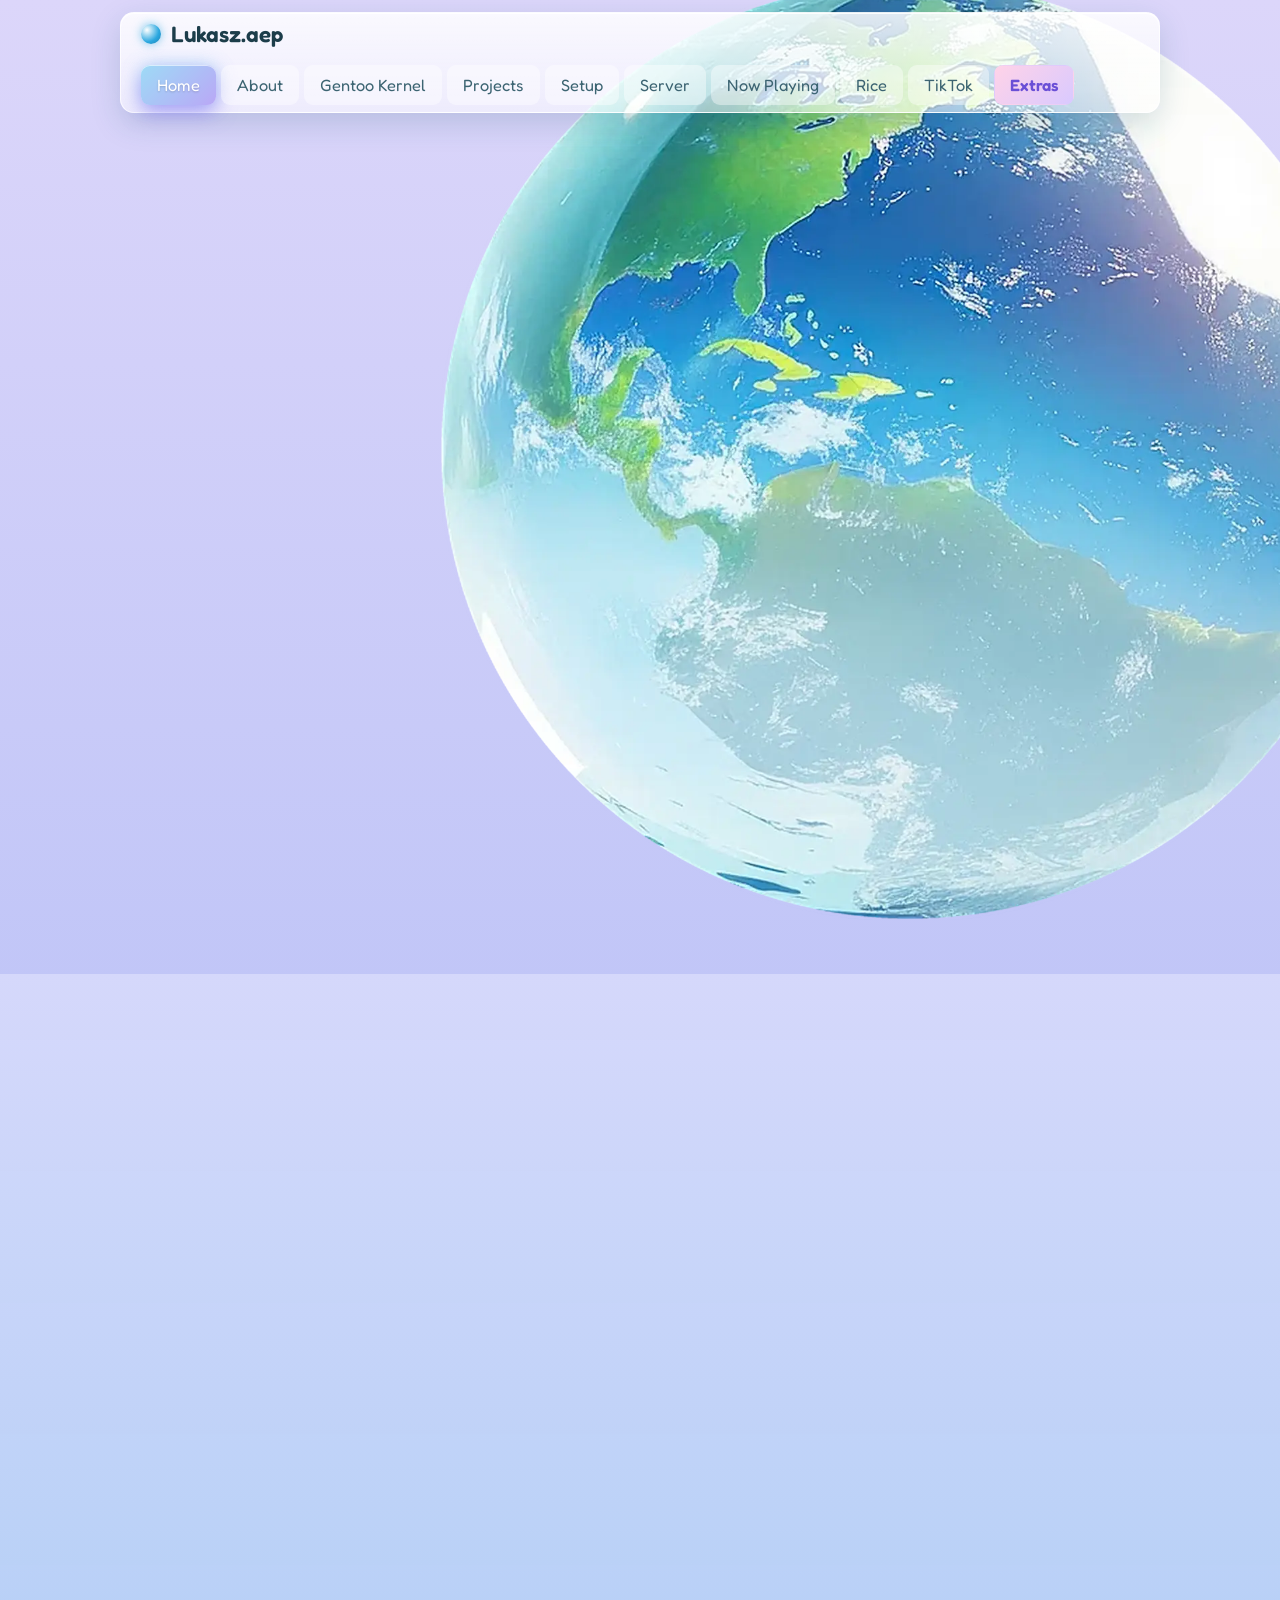
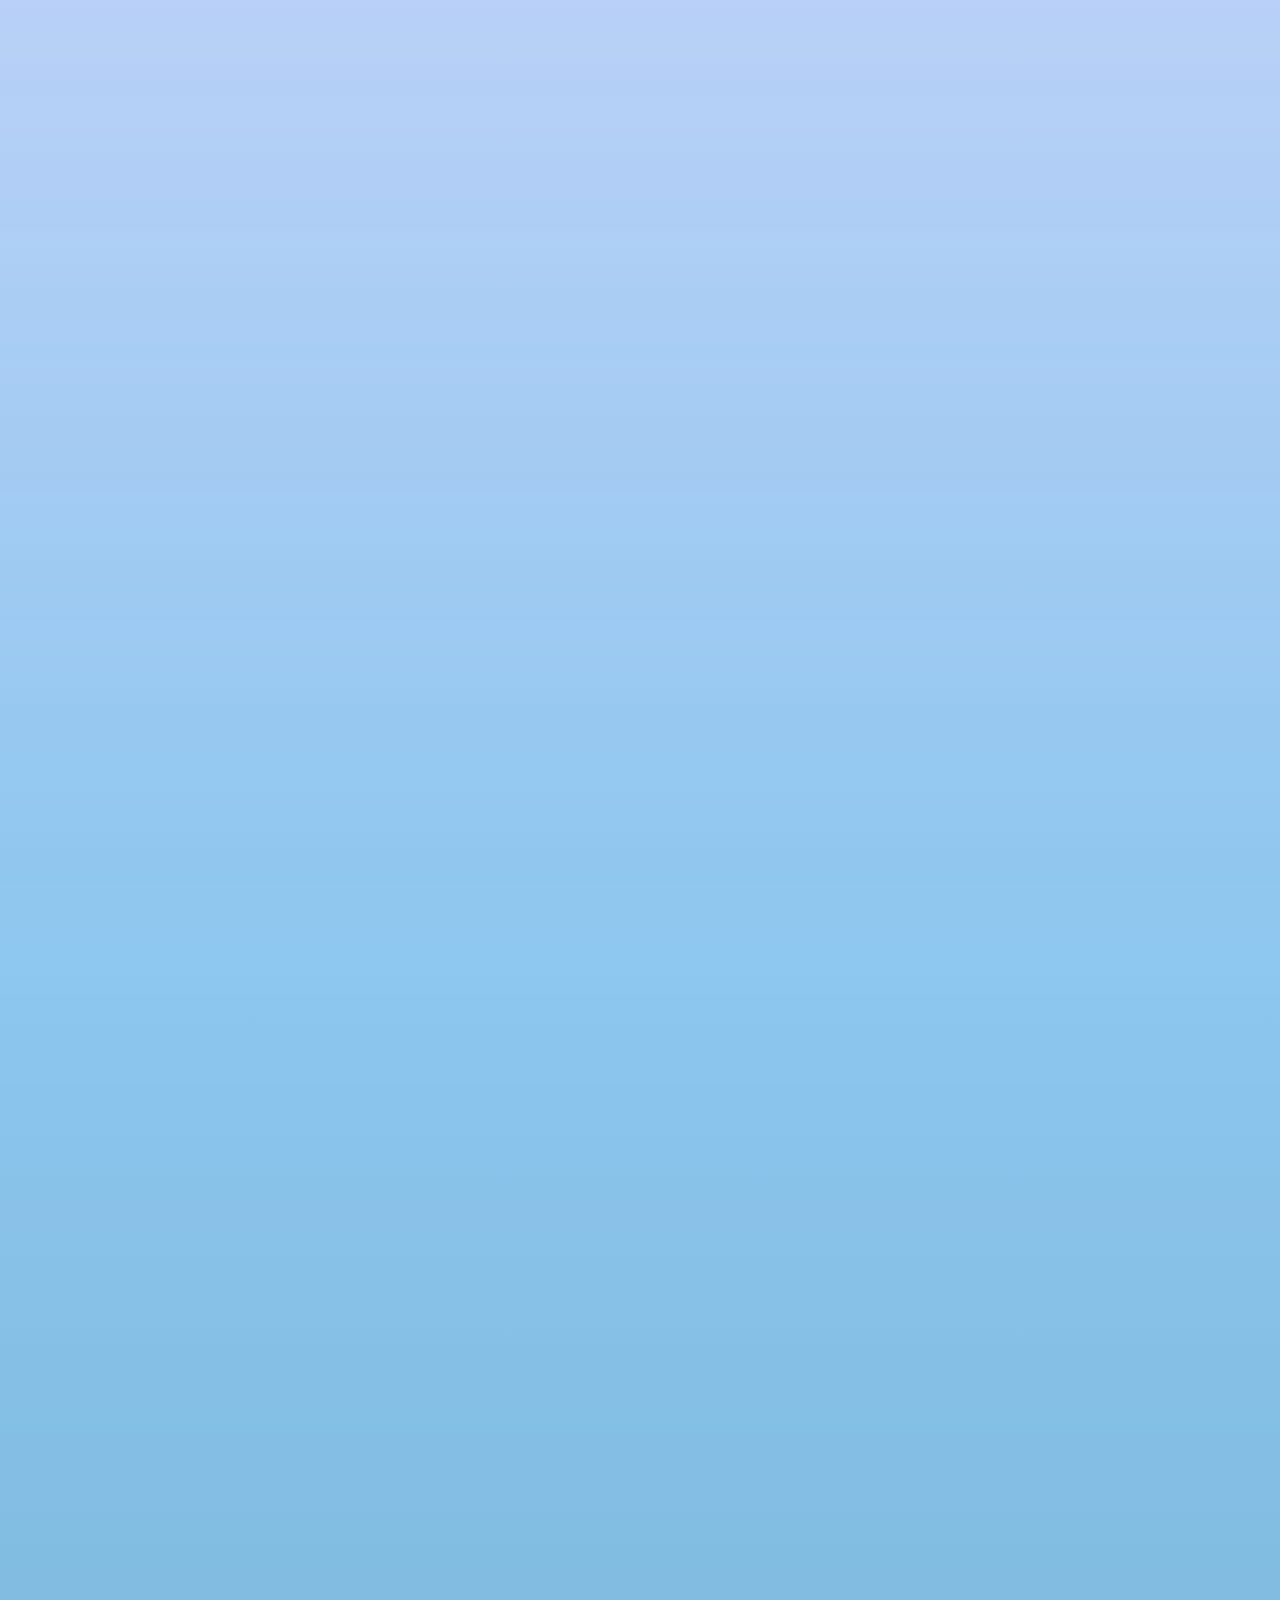
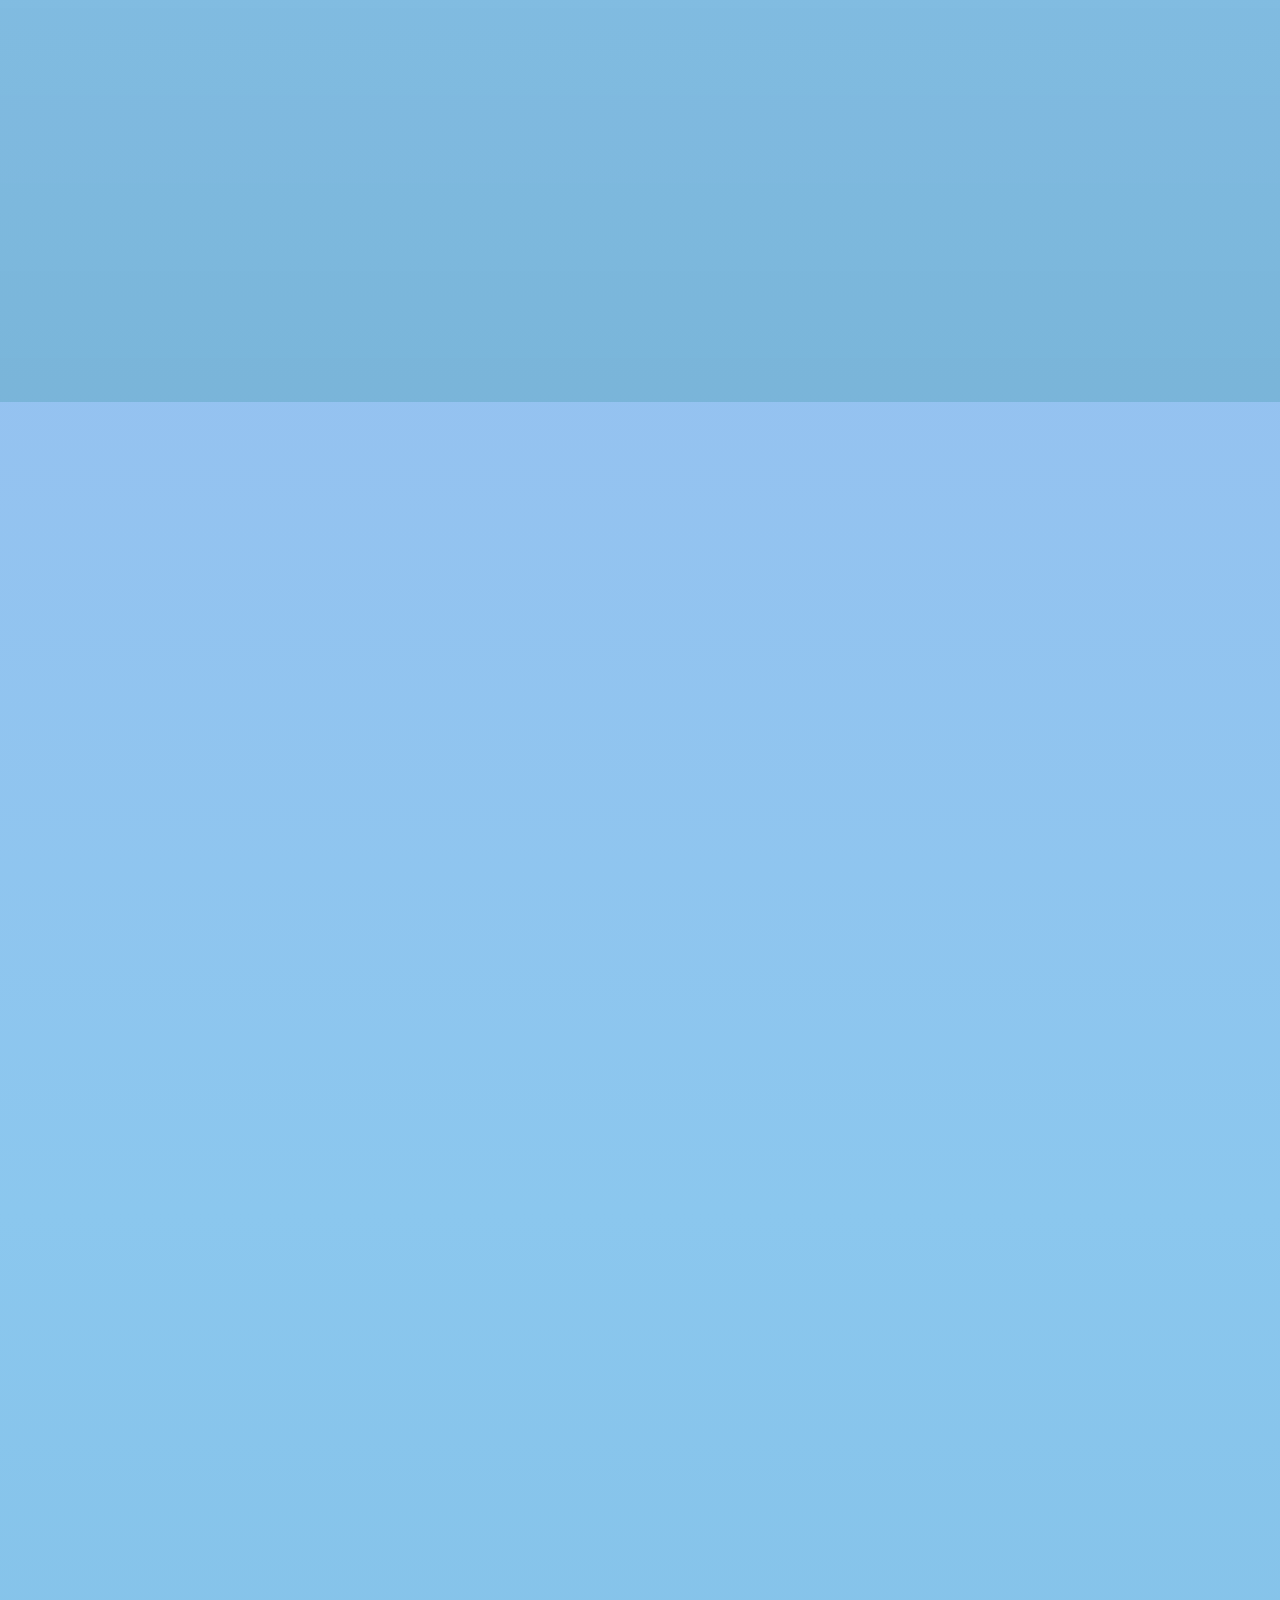
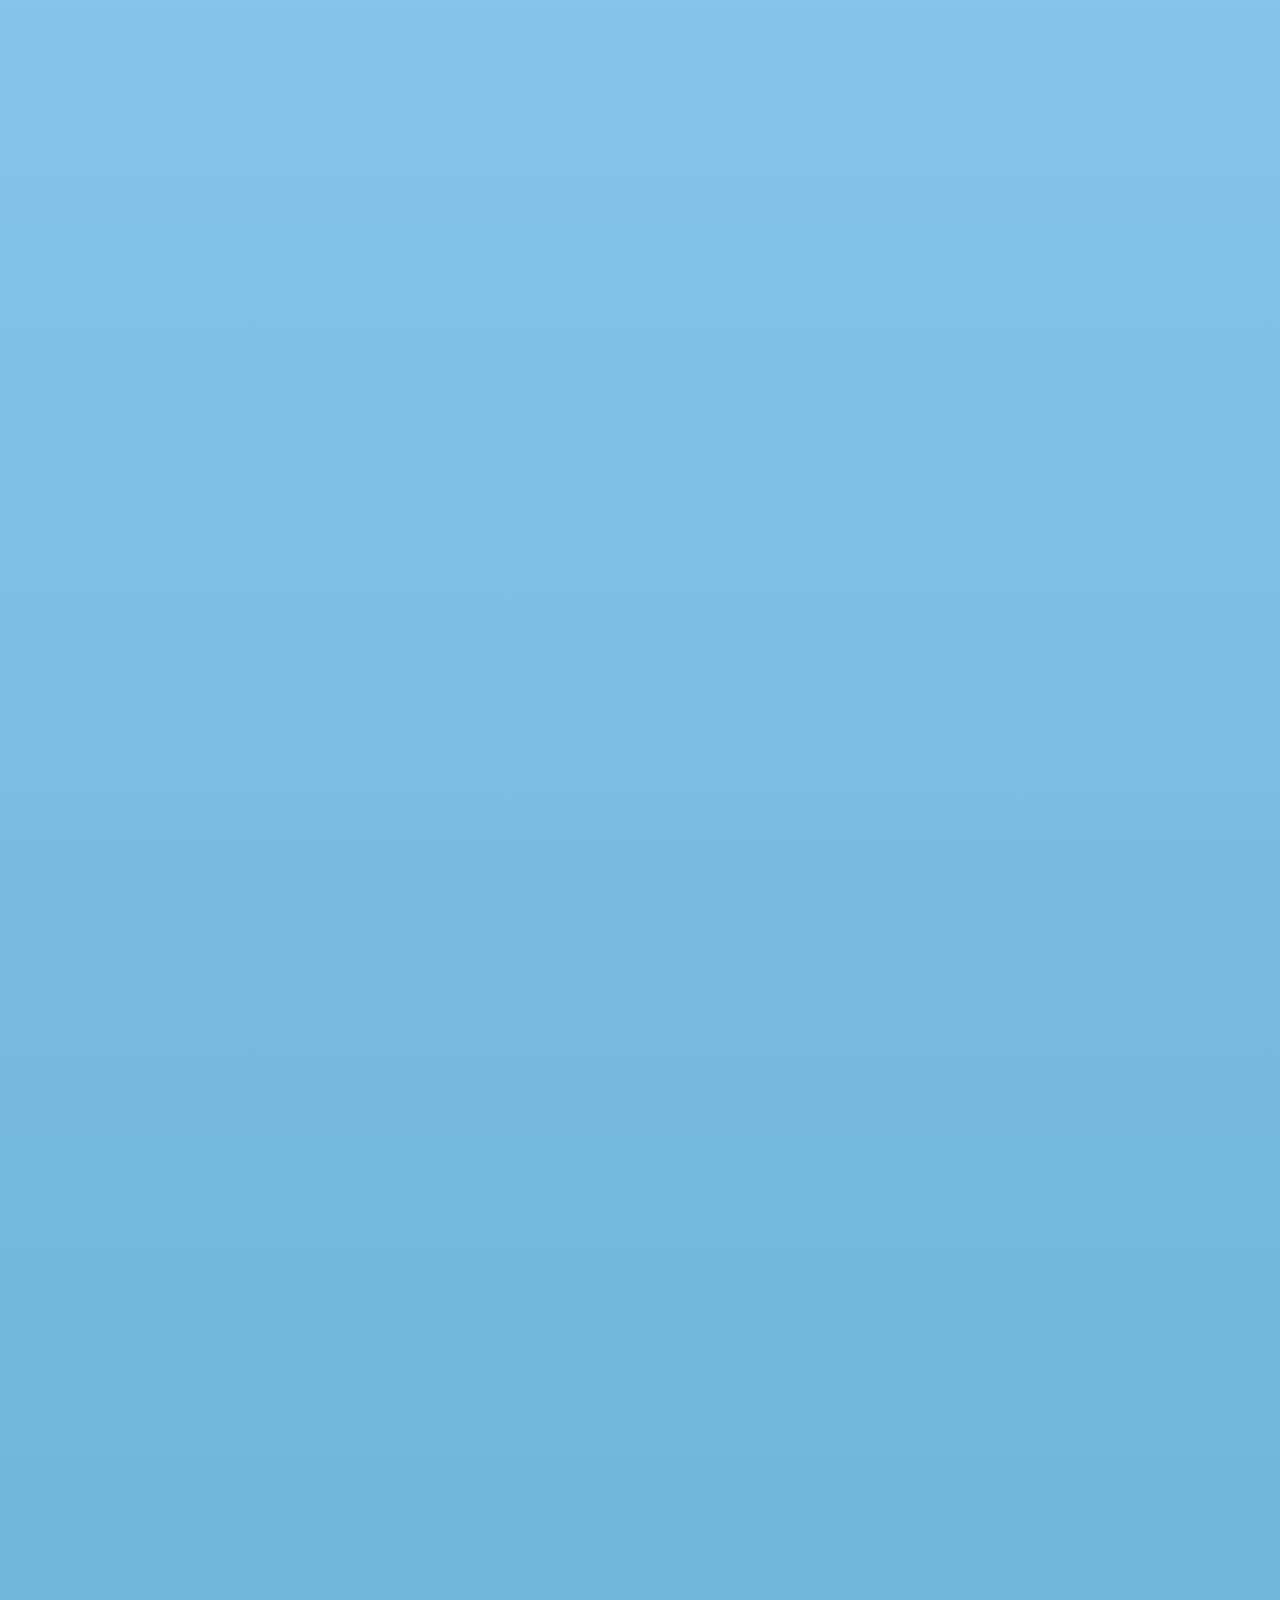
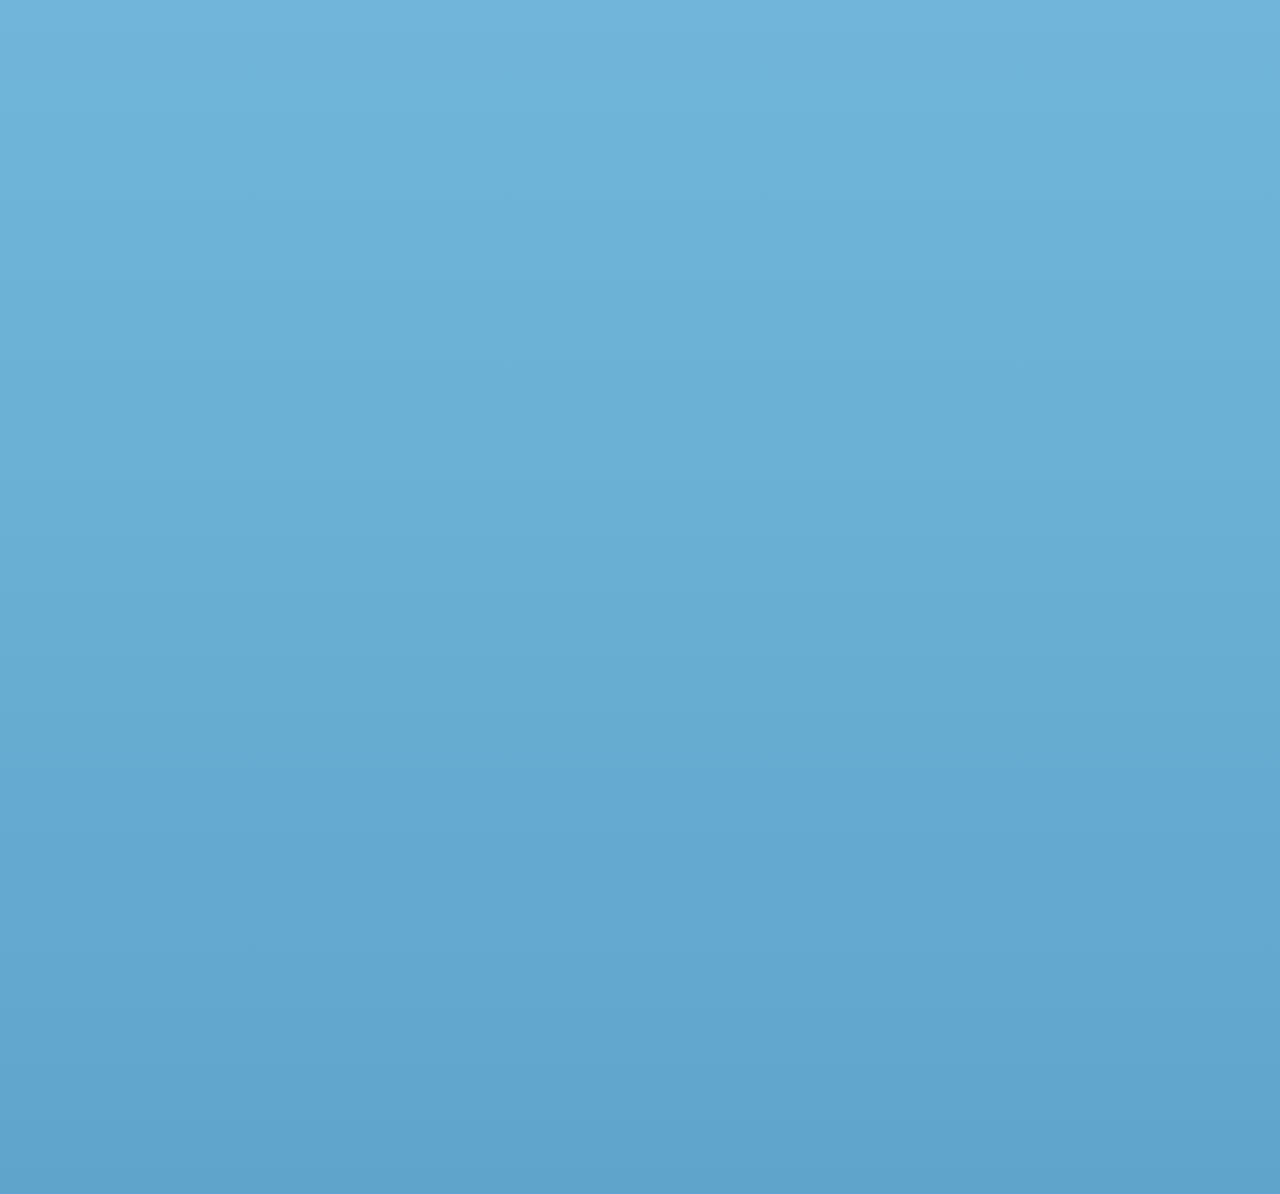
==== index.html @ 378b4521 "feat: audio1 widget, matched widget pair, offscreen render skipping the audio1agency build gets a wi" ====
<!DOCTYPE html>
<html lang="en">
<head>
<meta charset="UTF-8">
<meta name="viewport" content="width=device-width, initial-scale=1.0, viewport-fit=cover">
<meta name="description" content="Lukasz.aep — Gentoo tinkerer, kernel compiler, TikTok creator. A Frutiger Aero x Wii Menu style home channel.">
<meta name="theme-color" content="#a9b6f5">
<meta name="author" content="Lukasz.aep">
<title>Lukasz.aep — Home Channel</title>
<link rel="canonical" href="https://lukasz-aep.pages.dev/">
<link rel="icon" href="assets/img/favicon.svg" type="image/svg+xml">
<link rel="apple-touch-icon" href="assets/img/apple-touch-icon.png">
<meta property="og:type" content="website">
<meta property="og:site_name" content="Lukasz.aep">
<meta property="og:title" content="Lukasz.aep — Home Channel">
<meta property="og:description" content="Gentoo tinkerer, kernel compiler, TikTok creator. A Frutiger Aero x Wii Menu style home channel.">
<meta property="og:url" content="https://lukasz-aep.pages.dev/">
<meta property="og:image" content="https://lukasz-aep.pages.dev/assets/img/mp3-player.webp">
<meta property="og:image:width" content="1200">
<meta property="og:image:height" content="900">
<meta name="twitter:card" content="summary_large_image">
<script type="application/ld+json">{"@context":"https://schema.org","@type":"Person","name":"Lukasz","alternateName":"Lukasz.aep","url":"https://lukasz-aep.pages.dev/","sameAs":["https://www.tiktok.com/@Lukasz.aep"],"description":"Gentoo tinkerer, kernel compiler, TikTok creator."}</script>
<link rel="preload" href="assets/fonts/fredoka.woff2" as="font" type="font/woff2" crossorigin>
<link rel="preload" href="assets/fonts/nunito.woff2" as="font" type="font/woff2" crossorigin>
<link rel="preload" href="assets/img/globe-glass.webp" as="image" type="image/webp" media="(min-width: 701px)">
<link rel="preload" href="assets/img/globe-glass-sm.webp" as="image" type="image/webp" media="(max-width: 700px)">
<link rel="stylesheet" href="css/style.css">
</head>
<body>

  <a class="skip-link" href="#home">skip to content</a>

  <!-- shared SVG defs: Frutiger Aero glossy green arrow -->
  <svg width="0" height="0" class="visually-hidden-defs" aria-hidden="true">
    <defs>
      <linearGradient id="greenArrowGrad" x1="0%" y1="0%" x2="100%" y2="100%">
        <stop offset="0%" stop-color="#c8f79a"/>
        <stop offset="45%" stop-color="#6fd13d"/>
        <stop offset="100%" stop-color="#2e9c3f"/>
      </linearGradient>
      <symbol id="aero-arrow" viewBox="0 0 100 60">
        <path d="M4,30 L70,30" stroke="url(#greenArrowGrad)" stroke-width="14" stroke-linecap="round"/>
        <path d="M46,8 L72,30 L46,52" fill="none" stroke="url(#greenArrowGrad)" stroke-width="14" stroke-linecap="round" stroke-linejoin="round"/>
        <path d="M10,25 L60,25" stroke="rgba(255,255,255,0.65)" stroke-width="4" stroke-linecap="round"/>
      </symbol>
      <linearGradient id="wiiHandGrad" x1="0%" y1="0%" x2="60%" y2="100%">
        <stop offset="0%" stop-color="#ffffff"/>
        <stop offset="100%" stop-color="#d9e6f2"/>
      </linearGradient>
      <symbol id="wii-hand" viewBox="0 0 32 32">
        <path d="M17,3.2 C19.3,3.2 21.1,5 21.1,7.3 L21.1,9 L21.6,9 C22.9,9 24,10.1 24,11.4 L24,20.6
                 C24,25.2 20.3,29 15.6,29 C11.4,29 7.9,25.9 7.3,21.8 L6.2,15.2 C5.9,13.6 7,12.1 8.6,11.8
                 C9.9,11.6 11.2,12.4 11.5,13.7 L11.9,15.4 L11.9,7.3 C11.9,5 13.7,3.2 16,3.2 Z"
          fill="url(#wiiHandGrad)" stroke="#5b7a99" stroke-width="1" stroke-linejoin="round"/>
      </symbol>
      <linearGradient id="pinkHeartGrad" x1="10%" y1="0%" x2="90%" y2="100%">
        <stop offset="0%" stop-color="#ffe1ec"/>
        <stop offset="45%" stop-color="#ff6fa5"/>
        <stop offset="100%" stop-color="#df3d78"/>
      </linearGradient>
      <symbol id="aero-heart" viewBox="0 0 24 24">
        <path d="M12,21.35 L10.55,20.03 C5.4,15.36 2,12.28 2,8.5 C2,5.42 4.42,3 7.5,3 C9.24,3 10.91,3.81 12,5.09 C13.09,3.81 14.76,3 16.5,3 C19.58,3 22,5.42 22,8.5 C22,12.28 18.6,15.36 13.45,20.03 L12,21.35 Z" fill="url(#pinkHeartGrad)"/>
        <ellipse cx="8.3" cy="7.6" rx="2.3" ry="1.4" fill="rgba(255,255,255,0.75)" transform="rotate(-30 8.3 7.6)"/>
      </symbol>
      <!-- glossy icons — same gradient + gloss language as the arrow/heart,
           because emoji icons render different on every OS and look pasted-in -->
      <linearGradient id="crystalGrad" x1="0%" y1="0%" x2="80%" y2="100%">
        <stop offset="0%" stop-color="#e6d9ff"/><stop offset="50%" stop-color="#9a6ff0"/><stop offset="100%" stop-color="#5f3dc4"/>
      </linearGradient>
      <symbol id="aero-crystal" viewBox="0 0 32 32">
        <path d="M16,3 L27,12 L22,29 L10,29 L5,12 Z" fill="url(#crystalGrad)" stroke="#4a2f9e" stroke-width="1" stroke-linejoin="round"/>
        <path d="M16,3 L16,29 M5,12 L27,12" stroke="rgba(255,255,255,0.35)" stroke-width="1"/>
        <ellipse cx="11.5" cy="8.5" rx="3.2" ry="1.8" fill="rgba(255,255,255,0.7)" transform="rotate(-25 11.5 8.5)"/>
      </symbol>
      <linearGradient id="screenGrad" x1="0%" y1="0%" x2="100%" y2="100%">
        <stop offset="0%" stop-color="#bfe8ff"/><stop offset="100%" stop-color="#3f8fd4"/>
      </linearGradient>
      <symbol id="aero-monitor" viewBox="0 0 32 32">
        <rect x="3" y="5" width="26" height="17" rx="2.5" fill="url(#screenGrad)" stroke="#2d6da8" stroke-width="1.2"/>
        <path d="M5,7 C12,10 20,6 27,9 L27,7 L5,7 Z" fill="rgba(255,255,255,0.5)"/>
        <rect x="13" y="22" width="6" height="4" fill="#9db8cc"/>
        <rect x="9" y="26" width="14" height="2.4" rx="1.2" fill="#8aa5ba"/>
      </symbol>
      <linearGradient id="boxGrad" x1="0%" y1="0%" x2="80%" y2="100%">
        <stop offset="0%" stop-color="#d5f2b8"/><stop offset="55%" stop-color="#7fca4e"/><stop offset="100%" stop-color="#3f9c3f"/>
      </linearGradient>
      <symbol id="aero-server" viewBox="0 0 32 32">
        <rect x="5" y="4" width="22" height="24" rx="3" fill="url(#boxGrad)" stroke="#2e7a30" stroke-width="1.2"/>
        <rect x="9" y="9" width="14" height="2.6" rx="1.3" fill="rgba(255,255,255,0.75)"/>
        <rect x="9" y="15" width="14" height="2.6" rx="1.3" fill="rgba(255,255,255,0.55)"/>
        <circle cx="22" cy="22.5" r="1.6" fill="#eaffd8"/>
      </symbol>
      <radialGradient id="orbGrad" cx="35%" cy="30%" r="75%">
        <stop offset="0%" stop-color="#e6f7ff"/><stop offset="45%" stop-color="#66c6f0"/><stop offset="100%" stop-color="#1f7ec2"/>
      </radialGradient>
      <symbol id="aero-orb" viewBox="0 0 32 32">
        <circle cx="16" cy="16" r="13" fill="url(#orbGrad)" stroke="#1668a5" stroke-width="1"/>
        <path d="M3,16 h26 M16,3 c-6,7 -6,19 0,26 M16,3 c6,7 6,19 0,26" fill="none" stroke="rgba(255,255,255,0.45)" stroke-width="1.1"/>
        <ellipse cx="11" cy="9" rx="4.5" ry="2.4" fill="rgba(255,255,255,0.65)" transform="rotate(-22 11 9)"/>
      </symbol>
      <symbol id="aero-net" viewBox="0 0 32 32">
        <path d="M13,14 L19,18" stroke="#7fb2d6" stroke-width="2.4" stroke-linecap="round"/>
        <circle cx="9" cy="10" r="5.5" fill="url(#screenGrad)" stroke="#2d6da8" stroke-width="1"/>
        <circle cx="23" cy="22" r="5.5" fill="url(#boxGrad)" stroke="#2e7a30" stroke-width="1"/>
        <ellipse cx="7.2" cy="7.8" rx="2" ry="1.1" fill="rgba(255,255,255,0.7)" transform="rotate(-25 7.2 7.8)"/>
        <ellipse cx="21.2" cy="19.8" rx="2" ry="1.1" fill="rgba(255,255,255,0.7)" transform="rotate(-25 21.2 19.8)"/>
      </symbol>
    </defs>
  </svg>

  <!-- custom Wii-pointer style cursor -->
  <div class="wii-cursor" id="wiiCursor">
    <svg class="wii-cursor-icon" viewBox="0 0 32 32"><use href="#wii-hand"/></svg>
  </div>

  <!-- the globe. spin is pure css, phones stay smooth -->
  <div class="globe-wrap" aria-hidden="true"><div class="globe-bg"></div></div>
  <div class="globe-glow"></div>

  <!-- floating bubbles -->
  <div class="bubbles" aria-hidden="true">
    <span></span><span></span><span></span><span></span><span></span>
    <span></span><span></span><span></span><span></span><span></span>
  </div>

  <!-- floating hearts -->
  <div class="hearts" aria-hidden="true">
    <svg class="heart"><use href="#aero-heart"/></svg>
    <svg class="heart"><use href="#aero-heart"/></svg>
    <svg class="heart"><use href="#aero-heart"/></svg>
    <svg class="heart"><use href="#aero-heart"/></svg>
    <svg class="heart"><use href="#aero-heart"/></svg>
    <svg class="heart"><use href="#aero-heart"/></svg>
  </div>

  <!-- Wii-menu style tab nav -->
  <header class="wiibar">
    <div class="wiibar-inner">
      <a href="#home" class="brand">
        <span class="brand-orb"></span>
        <span class="brand-text">Lukasz<span class="brand-dot">.aep</span></span>
      </a>
      <nav class="tabs" id="tabs">
        <a href="#home" class="tab active" data-tab="home">Home</a>
        <a href="#about" class="tab" data-tab="about">About</a>
        <a href="#kernel" class="tab" data-tab="kernel">Gentoo Kernel</a>
        <a href="#projects" class="tab" data-tab="projects">Projects</a>
        <a href="#setup" class="tab" data-tab="setup">Setup</a>
        <a href="#server" class="tab" data-tab="server">Server</a>
        <a href="#playing" class="tab" data-tab="playing">Now Playing</a>
        <a href="#rice" class="tab" data-tab="rice">Rice</a>
        <a href="#tiktok" class="tab" data-tab="tiktok">TikTok</a>
        <a href="/bonus" class="tab tab-extras">Extras</a>
        <span class="tab-glider" aria-hidden="true"></span>
      </nav>
    </div>
  </header>

  <main>
    <!-- HOME -->
    <section id="home" class="channel hero">
      <img src="assets/img/monitor-sm.webp" alt="" class="hero-monitor" width="560" height="723" loading="lazy" decoding="async" aria-hidden="true">
      <div class="hero-content glass-panel">
        <div class="wii-remote-glow"></div>
        <h1 class="chrome-text">lukasz<span class="dim">.aep</span></h1>
        <p class="subtitle">i compile my own OS and film it for tiktok. that's it, that's the site lol</p>
        <div class="cta-row">
          <a href="https://www.tiktok.com/@Lukasz.aep" target="_blank" rel="noopener noreferrer" class="btn btn-pink">
            follow on tiktok
          </a>
          <a href="#kernel" class="btn btn-blue">
            my kernel setup
          </a>
          <a href="#playing" class="btn btn-green">
            aero radio
          </a>
        </div>
        <div class="scroll-hint">scroll to spin the globe ↓</div>
      </div>
    </section>

    <!-- ABOUT -->
    <section id="about" class="channel">
      <div class="channel-inner">
        <h2 class="section-title"><span class="title-orb"></span>About Me</h2>
        <div class="card-grid">
          <div class="glass-panel about-card">
            <p>
              Hey, I'm <strong>Lukasz</strong> — I like technology &lt;3
              on TikTok I'm <strong>@Lukasz.aep</strong>.
            </p>
            <p>
              I run <strong>Gentoo Linux</strong> as my daily driver, I build most of my <strong>OS</strong> myself,
              it's slow when compiling but that's okay.
            </p>
            <p>
              This site itself is a project with AI, it's supposed to be in a <strong>"Frutiger Aero"</strong>
              web look and the cozy <strong>"Wii Menu"</strong> vibe — glassy bubbles, glossy
              buttons, rounded channels, and a big rotating globe for the interactive site enjoyers.
            </p>
          </div>
          <div class="glass-panel id-card">
            <div class="id-head">
              <span class="id-orb" aria-hidden="true"></span>
              <div>
                <span class="id-name">biksy</span>
                <span class="id-sub">lukasz.aep · ljubljana, si</span>
              </div>
            </div>
            <ul class="id-rows">
              <li><span>tiktok</span><a href="https://www.tiktok.com/@Lukasz.aep" target="_blank" rel="noopener noreferrer">@Lukasz.aep</a></li>
              <li><span>github</span><a href="https://github.com/BiksY01" target="_blank" rel="noopener noreferrer">BiksY01</a></li>
              <li><span>daily driver</span>gentoo, obviously</li>
            </ul>
            <div class="id-stamp" aria-hidden="true">100% source-compiled</div>
          </div>
        </div>
      </div>
    </section>

    <!-- GENTOO KERNEL -->
    <section id="kernel" class="channel">
      <div class="channel-inner">
        <h2 class="section-title">
          <img src="assets/img/gentoo-glossy.webp" alt="" class="title-logo" width="500" height="600" loading="lazy" decoding="async">
          My Gentoo Kernel
        </h2>
        <div class="card-grid">
          <div class="glass-panel">
            <h3>Built from source, on purpose WAW</h3>
            <p>
              No binary kernels here. I pull the sources straight from
              <code>/usr/src/linux</code>, run <code>make menuconfig</code>, and hand-pick every
              driver and subsystem my hardware actually needs — nothing more.
            </p>
            <ul class="feature-list">
              <li><svg class="li-arrow"><use href="#aero-arrow"/></svg>Custom <code>.config</code> tuned specifically for my CPU and devices</li>
              <li><svg class="li-arrow"><use href="#aero-arrow"/></svg>Stripped of modules and drivers I'll never touch (firewire LOL &lt;3) </li>
              <li><svg class="li-arrow"><use href="#aero-arrow"/></svg>Compiled with <code>-march=native -O2</code> in <code>make.conf</code></li>
              <li><svg class="li-arrow"><use href="#aero-arrow"/></svg>OpenRC init for a lean, transparent boot</li>
              <li><svg class="li-arrow"><use href="#aero-arrow"/></svg>Rebuilt on every major kernel bump</li>
            </ul>
          </div>
          <div class="glass-panel">
            <h3>Why? uhhh</h3>
            <p>
              Faster boots, a smaller attack surface very opsec yes. Daily usage of the system helps me be better at linux in general,
              while I can enjoy the smooth and snappy feel of it all.
            </p>
            <p>
              Gentoo isn't the easy path, speaking from experience xD
            </p>
          </div>
        </div>

        <div class="setup-grid">
          <div class="monitor">
            <div class="monitor-screen">
              <img src="assets/img/desktop-shot.webp" alt="My actual Gentoo desktop, KDE Plasma with fastfetch running" width="1280" height="720" loading="lazy" decoding="async">
              <div class="screen-glare"></div>
            </div>
            <div class="monitor-led"></div>
            <div class="monitor-stand"></div>
            <div class="monitor-base"></div>
          </div>

          <div class="glass-panel terminal-card">
            <div class="terminal-topbar">
              <span class="dot dot-red"></span><span class="dot dot-yellow"></span><span class="dot dot-green"></span>
              <span class="terminal-title">biksy@localhost</span>
            </div>
            <pre class="terminal-body"><span class="t-prompt">biksy@localhost ~ $</span> fastfetch
<span class="t-key">OS</span>       <span class="t-val">Gentoo Linux x86_64</span>
<span class="t-key">Kernel</span>   <span class="t-val">Linux 6.18.37-gentoo-r1-gentoo-dist</span>
<span class="t-key">WM</span>       <span class="t-val">KWin (Wayland)</span>
<span class="t-key">CPU</span>      <span class="t-val">AMD Ryzen 7 9800X3D (16) @ 5.27GHz</span>
<span class="t-key">GPU</span>      <span class="t-val">NVIDIA GeForce RTX 5070 [Discrete]</span>
<span class="t-key">Packages</span> <span class="t-val">1114 (emerge), 8 (flatpak)</span>
<span class="t-prompt">biksy@localhost ~ $</span> <span class="t-cursor">▌</span></pre>
          </div>
        </div>
      </div>
    </section>

    <!-- PROJECTS -->
    <section id="projects" class="channel">
      <div class="channel-inner">
        <h2 class="section-title"><span class="title-orb title-orb-purple"></span>Projects</h2>
        <p class="section-sub">A few things I'm building</p>
        <div class="project-grid">
          <a class="glass-panel project-card" href="#vault">
            <div class="project-icon"><svg aria-hidden="true"><use href="#aero-crystal"/></svg></div>
            <h3>obsidian + ai</h3>
            <p>Obsidian vault, automated AI models and workflows.</p>
            <div class="tags"><span>obsidian</span><span>claude</span></div>
            <span class="project-goto" aria-hidden="true">open <svg class="li-arrow"><use href="#aero-arrow"/></svg></span>
          </a>
          <a class="glass-panel project-card" href="#setup">
            <div class="project-icon"><svg aria-hidden="true"><use href="#aero-net"/></svg></div>
            <h3>home network</h3>
            <p>Two boxes talking over NFS, a minecraft server that's actually live now (scroll down),
              and a NAS + homemade router still on the list..</p>
            <div class="tags"><span>nfs</span><span>openrc</span></div>
            <span class="project-goto" aria-hidden="true">open <svg class="li-arrow"><use href="#aero-arrow"/></svg></span>
          </a>
          <a class="glass-panel project-card" href="/bonus">
            <div class="project-icon"><svg aria-hidden="true"><use href="#aero-orb"/></svg></div>
            <h3>this site</h3>
            <p>This site and other business stuff lol. deploys itself when i hit save, real
              functions behind it and everything.</p>
            <div class="tags"><span>cloudflare</span><span>css</span></div>
            <span class="project-goto" aria-hidden="true">open <svg class="li-arrow"><use href="#aero-arrow"/></svg></span>
          </a>
        </div>

        <!-- Both render inside shadow roots, so their styling and this page's
             cannot reach each other. See js/veil-widget.js and js/audio1-widget.js.
             Each one replaced a project card that said the same thing worse; do
             not add those cards back. -->
        <div class="widget-row">
          <veil-widget></veil-widget>
          <audio1-widget></audio1-widget>
        </div>
      </div>
    </section>


    <!-- OBSIDIAN + AI -->
    <section id="vault" class="channel">
      <div class="channel-inner">
        <h2 class="section-title"><span class="title-orb title-orb-purple"></span>Obsidian + AI</h2>
        <p class="section-sub">how i keep a second brain the ai can actually read</p>
        <div class="card-grid">
          <div class="glass-panel">
            <h3>one vault, both machines</h3>
            <p>
              everything i figure out lives in an <strong>obsidian</strong> vault that syncthing
              mirrors between the gentoo box and the server. the notes link to each other, so it's
              a little graph of how my setup actually fits together — not a folder of dead txt files.
            </p>
          </div>
          <div class="glass-panel">
            <h3>the ai reads it too</h3>
            <p>
              same vault doubles as memory for my ai setup — it reads the notes on demand instead of
              me re-explaining my machines every single time. cheaper on tokens, and it stops
              forgetting stuff. every message i send gets quietly turned into a proper prompt first,
              very lazy of me &lt;3
            </p>
            <div class="tags"><span>obsidian</span><span>syncthing</span><span>claude</span></div>
          </div>
        </div>
      </div>
    </section>


    <!-- THE SETUP — how the two boxes talk -->
    <section id="setup" class="channel">
      <div class="channel-inner">
        <h2 class="section-title"><span class="title-orb"></span>The Setup</h2>
        <p class="section-sub">how anything on this page actually reaches you</p>

        <div class="glass-panel net-panel">
          <div class="net-diagram">
            <div class="net-node">
              <svg class="net-ico" aria-hidden="true"><use href="#aero-monitor"/></svg>
              <strong>gentoo box</strong>
              <span class="net-desc">9800X3D · RTX 5070<br>kde wayland · openrc</span>
            </div>
            <div class="net-link" aria-hidden="true"><span class="net-packet"></span><span class="net-label">nfs · syncthing</span></div>
            <div class="net-node">
              <svg class="net-ico" aria-hidden="true"><use href="#aero-server"/></svg>
              <strong>ubuntu box</strong>
              <span class="net-desc">always on · runs the<br>mc server + pushers</span>
            </div>
            <div class="net-link" aria-hidden="true"><span class="net-packet"></span><span class="net-label">tunnel · cloudflare</span></div>
            <div class="net-node">
              <svg class="net-ico" aria-hidden="true"><use href="#aero-orb"/></svg>
              <strong>you</strong>
              <span class="net-desc">reading this exact<br>page right now</span>
            </div>
          </div>
        </div>

        <div class="card-grid setup-cards">
          <div class="glass-panel">
            <h3>two boxes, one room</h3>
            <p>
              the gentoo machine is the daily driver (ssh closed, nobody gets in lol) and the
              ubuntu one just sits there being reliable. they share folders over <code>nfs</code>,
              syncthing mirrors the important stuff both ways, and when the minecraft server
              needs an op command i just fire <code>rcon.py</code> at it from this side of the room.
            </p>
          </div>
          <div class="glass-panel">
            <h3>the live widget, explained</h3>
            <p>
              a python script on the ubuntu box asks the jvm for its real heap numbers, strips
              anything personal (no ips, ever), and pushes a tiny snapshot to a cloudflare
              durable object. the page you're reading polls that copy — nothing on my lan is
              reachable from the internet. very opsec yes.
            </p>
          </div>
        </div>
      </div>
    </section>


    <!-- MINECRAFT SERVER -->
    <section id="server" class="channel">
      <div class="channel-inner">
        <h2 class="section-title"><span class="title-orb title-orb-green"></span>Minecraft Server</h2>
        <p class="section-sub">forge 1.20.1 running off the ubuntu box. this is it, live</p>

        <div class="glass-panel mc-panel">
          <div class="mc-motd" aria-hidden="true">✦ LUKAS' FORGE SERVER ✦</div>
          <div class="mc-head">
            <span class="mc-orb" id="mcOrb" aria-hidden="true"></span>
            <span class="mc-state" id="mcState" aria-live="polite">checking…</span>
            <span class="mc-count" id="mcCount"></span>
          </div>
          <div class="mc-graph-wrap">
            <div class="mc-graph-label"><span>ram</span><span id="mcRamNow">–</span></div>
            <canvas id="mcGraph" height="120" role="img" aria-label="ram usage over the last while" aria-describedby="mcRamNow"></canvas>
          </div>
          <div class="mc-stats" id="mcStats">
            <div class="mc-stat"><span class="mc-stat-label">tps</span><span class="mc-stat-val" id="mcTps">–</span></div>
            <div class="mc-stat"><span class="mc-stat-label">tick</span><span class="mc-stat-val" id="mcMspt">–</span></div>
            <div class="mc-stat"><span class="mc-stat-label">uptime</span><span class="mc-stat-val" id="mcUptime">–</span></div>
          </div>
          <div class="mc-players" id="mcPlayers"></div>
        </div>

        <div class="card-grid setup-cards">
          <div class="glass-panel">
            <h3>the tunnel saga xD</h3>
            <p>
              no port forwarding here — players come in through a playit.gg tunnel. the tunnel
              tags every connection with a proxy header, and for a while that header was crashing
              <em>every single login</em>. the fix: a tiny python proxy that strips the header
              before forge ever sees it. side effect, the server now thinks everyone connects
              from <code>127.0.0.1</code>, which is honestly very private of them.
            </p>
          </div>
          <div class="glass-panel">
            <h3>the mods</h3>
            <p>create ecosystem plus a pile of performance mods so the tick times stay polite:</p>
            <div class="tags mc-tags">
              <span>create</span><span>create addition</span><span>new age</span><span>diesel generators</span>
              <span>tom's storage</span><span>trade cycling</span><span>veinminer</span><span>towns &amp; towers</span><span>tectonic</span>
              <span class="tag-perf">canary</span><span class="tag-perf">starlight</span><span class="tag-perf">modernfix</span>
              <span class="tag-perf">ferritecore</span><span class="tag-perf">saturn</span><span class="tag-perf">clumps</span>
              <span class="tag-perf">mobtimizations</span><span class="tag-perf">spark</span>
            </div>
          </div>
        </div>
      </div>
    </section>


    <!-- NOW PLAYING — Frutiger Aero FM -->
    <section id="playing" class="channel">
      <div class="channel-inner">
        <h2 class="section-title"><span class="title-orb title-orb-green"></span>Now Playing</h2>
        <p class="section-sub">aero songs from tiktok, plus one station generated live in js</p>
        <div class="player-wrap">
          <div class="player-glow"></div>
          <div class="radio">
            <div class="radio-top">
              <span class="radio-led" aria-hidden="true"></span>
              <span class="radio-name">AERO FM</span>
              <span class="radio-model">LKZ-2007</span>
            </div>
            <div class="radio-screen">
              <div class="marquee" aria-hidden="true"><span class="marquee-track" id="trackName">AERO FM · press play · AERO FM · press play · </span></div>
              <div class="eq-row">
                <div class="eq-bars" id="eqBars">
                  <span></span><span></span><span></span><span></span>
                  <span></span><span></span><span></span><span></span>
                </div>
              </div>
              <div class="radio-meta"><span id="playTime">00:00</span><span id="stationName" aria-live="polite">NATURE FM 100.3</span></div>
            </div>
            <div class="radio-controls">
              <button class="btn btn-blue btn-play" id="playBtn" aria-label="play" aria-pressed="false">▶</button>
              <div class="stations" id="stations" role="group" aria-label="Radio stations">
                <button class="station-pill active" data-station="0" aria-pressed="true">Nature FM</button>
                <button class="station-pill" data-station="1" aria-pressed="false">Kolektor</button>
                <button class="station-pill" data-station="2" aria-pressed="false">Wii Party</button>
                <button class="station-pill" data-station="3" aria-pressed="false">Synth FM</button>
              </div>
              <label class="vol"><span>vol</span><input type="range" id="vol" min="0" max="100" value="70" aria-label="Radio volume"></label>
            </div>
          </div>
          <div class="notes" aria-hidden="true"><span>♪</span><span>♫</span><span>♪</span><span>♫</span></div>
        </div>
      </div>
    </section>


    <!-- THE RICE CORNER — dusk zone -->
    <section id="rice" class="channel">
      <div class="channel-inner">
        <h2 class="section-title"><span class="title-orb title-orb-gold"></span>The Rice Corner</h2>
        <p class="section-sub">it's late down here. this is where the desktop customization lives</p>
        <div class="card-grid setup-cards">
          <div class="glass-panel">
            <h3>current rice</h3>
            <ul class="rice-list">
              <li>kde plasma on wayland, breeze mixed with the <strong>Sweet</strong> theme</li>
              <li>colloid icons (purple, obviously) + bibata ice cursors</li>
              <li>animated wallpapers — wallpaper engine's linux port, plus xwinwrap for the stubborn stuff</li>
              <li>fastfetch tuned until the output looked right, then never touched again lol</li>
            </ul>
          </div>
          <div class="glass-panel">
            <h3>the desk</h3>
            <p>
              three 1080p monitors, the middle one runs 280hz and the other two just try
              their best. most of the ricing energy goes into making all three feel like
              one coherent setup instead of three random screens xD
            </p>
            <div class="tags rice-tags"><span>kde</span><span>wayland</span><span>sweet</span><span>280hz</span></div>
          </div>
        </div>
      </div>
    </section>


    <!-- TIKTOK -->
    <section id="tiktok" class="channel">
      <div class="channel-inner tiktok-inner">
        <div class="glass-panel tiktok-card">
          <div class="tiktok-orb" aria-hidden="true"></div>
          <h2 class="section-title section-title-center">Find me on TikTok</h2>
          <p class="tiktok-handle">@Lukasz.aep</p>
          <p>Linux, Gentoo builds, kernel compiling, and whatever else ends up here it's all just slop anyways.</p>
          <a href="https://www.tiktok.com/@Lukasz.aep" target="_blank" rel="noopener noreferrer" class="btn btn-pink btn-lg">
            watch on tiktok
          </a>
        </div>
      </div>
    </section>
  </main>

  <footer class="footer">
    <p>Made with a lot of glossy CSS. <a class="footer-link" href="/bonus">bonus channel</a></p>
    <p>© <span id="year"></span> Lukasz.aep</p>
  </footer>

  <script src="js/script.js" defer></script>
  <script src="js/radio.js" defer></script>
  <script src="js/mc-status.js" defer></script>
  <script src="js/veil-widget.js" defer></script>
  <script src="js/audio1-widget.js" defer></script>
</body>
</html>
---- css/style.css ----
/* lukasz.aep — frutiger aero x wii menu
   ------------------------------------------------
   1  tokens & fonts        9  kernel
   2  base                 10  projects
   3  sky & globe          11  radio
   4  nav                  12  tiktok
   5  layout               13  bonus widgets
   6  glass panels         14  footer & cursor
   7  hero                 15  lite mode
   8  about                16  phone sizes
   after 16: net diagram, rice corner, mc status,
   gh card — grew after the responsive blocks, so
   their phone overrides need media queries BELOW
   their base rules or the cascade eats them.
   ------------------------------------------------ */

/* ---------- 1. tokens & fonts ---------- */
@font-face{
  font-family: "Fredoka";
  src: url("../assets/fonts/fredoka.woff2") format("woff2");
  font-weight: 400 700;
  font-style: normal;
  font-display: swap;
}
@font-face{
  font-family: "Nunito";
  src: url("../assets/fonts/nunito.woff2") format("woff2");
  font-weight: 400 800;
  font-style: normal;
  font-display: swap;
}

:root{
  --glass-border: rgba(255, 255, 255, 0.75);
  --aero-blue: #2ba8e0;
  --aero-green: #6fd18c;
  --aero-pink: #ff6fa5;
  --aero-purple: #8b6df0;
  --aero-purple-deep: #6a4fd6;
  /* dusk gold — the one warm color, reserved for the rice corner down in
     the dark end of the page, like a lamp on at night */
  --aero-gold: #f2a950;
  --aero-gold-deep: #c97f2e;
  --text-dark: #1c3d4a;
  --text-mid: #3c6472;
  --shadow-soft: 0 10px 30px rgba(30, 90, 110, 0.18);
  --font-display: "Fredoka", "Trebuchet MS", sans-serif;
  --font-body: "Nunito", "Segoe UI", sans-serif;
  --font-mono: ui-monospace, "Cascadia Code", "Source Code Pro", monospace;
  --panel-edge: rgba(255,255,255,0.9);
}

/* ---------- 2. base ---------- */
*{ box-sizing: border-box; }
.visually-hidden-defs{ position: absolute; }

/* base font scales up on bigger screens (the whole UI is rem-based, so
   this upscales text + spacing together) while staying compact on phones.
   the clamp is in rem, not px, so someone who bumps their browser/OS default
   text size still gets it — a px root would silently ignore that setting */
html{ scroll-behavior: smooth; font-size: clamp(1rem, 0.9375rem + 0.28vw, 1.25rem); scrollbar-color: var(--aero-purple) rgba(255,255,255,0.35); }

/* the sky runs warm lavender up top into cold deep blue — scrolling down
   literally cools the page off. past the radio it keeps going: the blue
   deepens into proper dusk, so the bottom of the page reads like the same
   day, just later. the rice corner lives down there with the gold. */
body{
  margin: 0;
  font-family: var(--font-body);
  color: var(--text-dark);
  background: linear-gradient(180deg,
    #dcd6fa 0%, #aab8f5 14%, #8bc7ee 34%,
    #6cb2d6 52%, #4d90ba 68%, #38709c 80%,
    #2d5f8b 88%, #22456e 95%, #182f4f 100%);
  min-height: 100vh;
  overflow-x: hidden;
  position: relative;
}

::selection{ background: rgba(139,109,240,0.35); }

::-webkit-scrollbar{ width: 12px; }
::-webkit-scrollbar-track{ background: rgba(255,255,255,0.35); }
::-webkit-scrollbar-thumb{
  background: linear-gradient(180deg, #8bc7ee, #8b6df0);
  border-radius: 999px;
  border: 3px solid rgba(230,238,255,0.85);
}

a:focus-visible, button:focus-visible, .tab:focus-visible, input:focus-visible{
  outline: 3px solid var(--aero-purple);
  outline-offset: 3px;
}

/* keyboard users get a glossy pill straight to the content */
.skip-link{
  position: fixed;
  top: 14px; left: 14px;
  z-index: 40;
  transform: translateY(-260%);
  font-family: var(--font-display);
  font-size: 0.9rem;
  color: var(--aero-purple-deep);
  text-decoration: none;
  padding: 10px 20px;
  border-radius: 8px;
  background: linear-gradient(180deg, rgba(255,255,255,0.95), rgba(255,255,255,0.7));
  border: 1px solid var(--glass-border);
  box-shadow: var(--shadow-soft), inset 0 1px 0 rgba(255,255,255,0.9);
  transition: transform 0.25s cubic-bezier(0.22, 1, 0.36, 1);
}
.skip-link:focus-visible{ transform: none; }

/* ---------- 3. sky & globe ---------- */
/* the globe is two nested elements so both animations run on the
   compositor: the wrapper turns with scroll (where the browser
   supports scroll timelines) and the inner one never stops
   spinning slowly. no js touches it, so phones stay smooth. */
.globe-wrap{
  position: fixed;
  top: 50%;
  right: -100px;
  width: 940px;
  height: 940px;
  translate: 0 -50%;
  z-index: 0;
  pointer-events: none;
}
@supports (animation-timeline: scroll()){
  .globe-wrap{
    animation: globe-scroll linear both;
    animation-timeline: scroll(root);
  }
  /* the hero card drifts up and fades as you scroll past it.
     `translate`, not `transform`, so it never fights the tilt. */
  body:not(.lite) .hero-content{
    animation:
      panel-in 0.8s cubic-bezier(0.22, 1, 0.36, 1) backwards,
      hero-drift linear both;
    animation-timeline: auto, scroll(root);
    animation-range: normal, 0vh 90vh;
  }
  /* depth: the monitor (near) sinks while the glow (far) climbs, at
     different speeds — three layers moving apart is what sells the 3d.
     both ride `translate` on the compositor, zero layout work. */
  body:not(.lite) .hero-monitor{
    animation:
      monitor-float 6s ease-in-out infinite,
      monitor-para linear both;
    animation-timeline: auto, scroll(root);
    animation-range: normal, 0vh 120vh;
  }
  body:not(.lite) .globe-glow{
    animation: glow-para linear both;
    animation-timeline: scroll(root);
    animation-range: 0vh 200vh;
  }
}
@keyframes monitor-para{
  to{ translate: 0 90px; }
}
@keyframes glow-para{
  to{ translate: 0 calc(-50% - 110px); }
}
@keyframes globe-scroll{
  to{ transform: rotate(160deg); }
}
@keyframes hero-drift{
  to{ translate: 0 -46px; opacity: 0.25; }
}
/* safari + most non-chromium have no scroll-driven animations, so the globe
   above never reacts to scrolling there. script.js detects that, adds this
   class, and feeds rotation in through --globe-rotate instead. the compositor
   path stays untouched for browsers that support it. --para is the same
   scroll progress (0..1) reused for the depth layers. */
.globe-js .globe-wrap{ transform: rotate(var(--globe-rotate, 0deg)); }
.globe-js:not(.lite) .hero-content{ translate: 0 var(--hero-shift, 0px); }
.globe-js:not(.lite) .hero-monitor{ translate: 0 calc(var(--para, 0) * 90px); }
.globe-js:not(.lite) .globe-glow{ translate: 0 calc(-50% - var(--para, 0) * 110px); }
.globe-bg{
  width: 100%;
  height: 100%;
  background: url('../assets/img/globe-glass.webp') center / contain no-repeat;
  animation: globe-spin 80s linear infinite;
  filter: drop-shadow(0 0 80px rgba(139, 109, 240, 0.45)) saturate(1.08);
}
@keyframes globe-spin{
  to{ transform: rotate(360deg); }
}
.globe-glow{
  position: fixed;
  top: 50%;
  right: -200px;
  width: 1020px;
  height: 1020px;
  translate: 0 -50%;
  border-radius: 50%;
  background: radial-gradient(circle at 40% 35%, rgba(255,255,255,0.5), rgba(155,125,255,0.12) 55%, transparent 72%);
  z-index: 0;
  pointer-events: none;
}

/* soft sunlight blob drifting across the sky */
body::after{
  content: "";
  position: fixed;
  top: -22%; left: -12%;
  width: 66vw; height: 66vw;
  border-radius: 50%;
  background: radial-gradient(circle, rgba(255,255,255,0.55), transparent 65%);
  z-index: 0;
  pointer-events: none;
  opacity: 0.5;
  animation: light-drift 26s ease-in-out infinite alternate;
}
@keyframes light-drift{
  to{ transform: translate3d(48vw, 20vh, 0) scale(1.18); }
}

.bubbles{
  position: fixed;
  inset: 0;
  z-index: 0;
  pointer-events: none;
  overflow: hidden;
}
.bubbles span{
  position: absolute;
  bottom: -120px;
  display: block;
  border-radius: 50%;
  background: radial-gradient(circle at 30% 30%, rgba(255,255,255,0.9), rgba(255,255,255,0.1) 60%, transparent 70%);
  box-shadow: inset 0 0 10px rgba(255,255,255,0.6);
  animation: rise linear infinite;
}
.bubbles span:nth-child(1){ left: 5%;  width: 22px; height: 22px; animation-duration: 14s; }
.bubbles span:nth-child(2){ left: 15%; width: 12px; height: 12px; animation-duration: 10s; animation-delay: 2s; }
.bubbles span:nth-child(3){ left: 28%; width: 30px; height: 30px; animation-duration: 18s; animation-delay: 1s; }
.bubbles span:nth-child(4){ left: 42%; width: 16px; height: 16px; animation-duration: 12s; animation-delay: 4s; }
.bubbles span:nth-child(5){ left: 58%; width: 24px; height: 24px; animation-duration: 16s; animation-delay: 3s; }
.bubbles span:nth-child(6){ left: 68%; width: 14px; height: 14px; animation-duration: 11s; animation-delay: 5s; }
.bubbles span:nth-child(7){ left: 78%; width: 20px; height: 20px; animation-duration: 15s; animation-delay: 2.5s; }
.bubbles span:nth-child(8){ left: 85%; width: 10px; height: 10px; animation-duration: 9s;  animation-delay: 6s; }
.bubbles span:nth-child(9){ left: 92%; width: 26px; height: 26px; animation-duration: 17s; animation-delay: 1.5s; }
.bubbles span:nth-child(10){ left: 35%; width: 18px; height: 18px; animation-duration: 13s; animation-delay: 7s; }
@keyframes rise{
  0%   { transform: translateY(0) translateX(0); opacity: 0; }
  10%  { opacity: 0.9; }
  100% { transform: translateY(-115vh) translateX(20px); opacity: 0; }
}

.hearts{
  position: fixed;
  inset: 0;
  z-index: 0;
  pointer-events: none;
  overflow: hidden;
}
.heart{
  position: absolute;
  bottom: -60px;
  filter: drop-shadow(0 4px 8px rgba(223,61,120,0.25));
  animation: heart-rise linear infinite;
}
.heart:nth-child(1){ left: 10%; width: 22px; height: 22px; animation-duration: 15s; animation-delay: 1s; }
.heart:nth-child(2){ left: 48%; width: 16px; height: 16px; animation-duration: 12s; animation-delay: 5s; }
.heart:nth-child(3){ left: 72%; width: 26px; height: 26px; animation-duration: 18s; animation-delay: 2.5s; }
.heart:nth-child(4){ left: 25%; width: 14px; height: 14px; animation-duration: 10s; animation-delay: 8s; }
.heart:nth-child(5){ left: 90%; width: 20px; height: 20px; animation-duration: 16s; animation-delay: 4s; }
.heart:nth-child(6){ left: 60%; width: 15px; height: 15px; animation-duration: 13s; animation-delay: 9.5s; }
@keyframes heart-rise{
  0%   { transform: translateY(0) translateX(0) rotate(-8deg); opacity: 0; }
  10%  { opacity: 0.85; }
  50%  { transform: translateY(-58vh) translateX(-18px) rotate(8deg); }
  100% { transform: translateY(-115vh) translateX(14px) rotate(-6deg); opacity: 0; }
}

/* ---------- 4. nav ---------- */
.wiibar{
  position: sticky;
  top: 0;
  z-index: 20;
  padding: 12px 16px;
}
.wiibar-inner{
  max-width: 1040px;
  margin: 0 auto;
  display: flex;
  align-items: center;
  justify-content: space-between;
  gap: 18px;
  background: linear-gradient(180deg, rgba(255,255,255,0.85), rgba(255,255,255,0.55));
  border: 1px solid var(--glass-border);
  border-radius: 14px;
  padding: 7px 9px 7px 20px;
  box-shadow: var(--shadow-soft), inset 0 1px 0 rgba(255,255,255,0.9);
  -webkit-backdrop-filter: blur(10px);
  backdrop-filter: blur(10px);
  flex-wrap: wrap;
}
.brand{
  font-family: var(--font-display);
  font-weight: 600;
  font-size: 1.2rem;
  color: var(--text-dark);
  text-decoration: none;
  display: flex;
  align-items: center;
  gap: 10px;
  white-space: nowrap;
}
.brand-dot{ color: inherit; }
.brand-orb{
  width: 20px; height: 20px;
  border-radius: 50%;
  background: radial-gradient(circle at 30% 30%, #fff, var(--aero-blue) 60%, #1c7fb0 100%);
  box-shadow: 0 0 10px rgba(43,168,224,0.6);
  flex-shrink: 0;
}
.brand-orb, .title-orb{ animation: orb-pulse 3.2s ease-in-out infinite; }
@keyframes orb-pulse{
  0%, 100% { box-shadow: 0 0 8px rgba(43,168,224,0.55); transform: scale(1); }
  50% { box-shadow: 0 0 16px rgba(43,168,224,0.95); transform: scale(1.08); }
}
.tabs{
  display: flex;
  gap: 5px;
  flex-wrap: wrap;
  position: relative;
  z-index: 0;
}
.tab{
  font-family: var(--font-display);
  font-size: 0.88rem;
  text-decoration: none;
  color: var(--text-mid);
  padding: 9px 15px;
  border-radius: 9px;
  background: rgba(255,255,255,0.4);
  border: 1px solid transparent;
  transition: transform 0.18s ease, background 0.18s ease, box-shadow 0.18s ease, color 0.18s ease;
  white-space: nowrap;
  animation: tab-in 0.5s cubic-bezier(0.22, 1, 0.36, 1) backwards;
}
/* tabs slide in one after another on load, wii style */
.tab:nth-child(1){ animation-delay: 0.05s; }
.tab:nth-child(2){ animation-delay: 0.1s; }
.tab:nth-child(3){ animation-delay: 0.15s; }
.tab:nth-child(4){ animation-delay: 0.2s; }
.tab:nth-child(5){ animation-delay: 0.25s; }
.tab:nth-child(6){ animation-delay: 0.3s; }
.tab:nth-child(7){ animation-delay: 0.35s; }
.tab:nth-child(8){ animation-delay: 0.4s; }
.tab:nth-child(9){ animation-delay: 0.45s; }
.tab:nth-child(10){ animation-delay: 0.5s; }
@keyframes tab-in{
  from{ opacity: 0; transform: translateY(-10px); }
}
.tab:hover{
  transform: translateY(-2px) scale(1.05);
  background: rgba(255,255,255,0.85);
  box-shadow: 0 6px 16px rgba(43,168,224,0.25);
}
.tab:active{ transform: translateY(0) scale(0.96); }
.tab.active{
  color: #fff;
  text-shadow: 0 1px 2px rgba(0,0,0,0.18);
}
/* the active tab itself stays transparent — the glider pill underneath IS
   the highlight, so you actually see it glide between channels instead of
   the color snapping. if js never armed the glider, paint the tab directly. */
.tabs:not(:has(.tab-glider.ready)) .tab.active{
  background: linear-gradient(135deg, #5cc2f0, var(--aero-purple));
  box-shadow: 0 6px 16px rgba(139,109,240,0.45), inset 0 1px 0 rgba(255,255,255,0.6);
}
.tab-extras{
  background: linear-gradient(135deg, #ffd3e8, #d9c9ff);
  color: #6a4fd6;
  font-weight: 600;
}
/* sliding "channel select" pill — js keeps it sized to the active tab.
   wii menu energy */
.tab-glider{
  position: absolute;
  top: 0; left: 0;
  border-radius: 9px;
  background: linear-gradient(135deg, #5cc2f0, var(--aero-purple));
  box-shadow: 0 8px 20px rgba(139,109,240,0.55), 0 0 18px rgba(92,194,240,0.4), inset 0 1px 0 rgba(255,255,255,0.6);
  z-index: -1;
  opacity: 0;
  /* springy overshoot so the glide reads as a real slide, not a fade */
  transition:
    transform 0.55s cubic-bezier(0.34, 1.4, 0.64, 1),
    width 0.55s cubic-bezier(0.34, 1.4, 0.64, 1),
    height 0.55s cubic-bezier(0.34, 1.4, 0.64, 1),
    opacity 0.2s ease;
}
.tab-glider.ready{ opacity: 1; }
.lite .tab-glider{ transition: none; }

/* mid-width nav: tighten the tabs so all ten fit one row instead of
   stranding "Extras" alone on its own line */
@media (max-width: 1120px){
  .tabs{ justify-content: center; }
  .tab{ font-size: 0.8rem; padding: 8px 11px; }
  .tabs{ gap: 4px; }
}

/* ---------- 5. layout ---------- */
main{ position: relative; z-index: 1; }
.channel{
  display: flex;
  align-items: center;
  padding: 46px 20px;
  scroll-margin-top: 84px;
  /* Skip rendering sections that are off screen. This page carries 21 infinite
     animations and 8 backdrop-filters, and without this the browser keeps
     compositing every one of them the whole time you are anywhere on the page,
     not just when they are visible. On a GPU already under load that is what
     the lag actually is. The intrinsic size keeps the scrollbar honest so
     nothing jumps as sections come into range. */
  content-visibility: auto;
  contain-intrinsic-size: auto 700px;
}
.channel-inner{
  max-width: 1040px;
  margin: 0 auto;
  width: 100%;
}

/* wavy divider between channels */
.channel + .channel{ position: relative; }
.channel + .channel::before{
  content: "";
  position: absolute;
  top: 0; left: 0; right: 0;
  height: 22px;
  background-image: url("data:image/svg+xml,%3Csvg xmlns='http://www.w3.org/2000/svg' viewBox='0 0 200 22' preserveAspectRatio='none'%3E%3Cpath d='M0,14 Q25,2 50,14 T100,14 T150,14 T200,14 V22 H0 Z' fill='rgba(255,255,255,0.55)'/%3E%3C/svg%3E");
  background-repeat: repeat-x;
  background-size: 200px 22px;
  z-index: 2;
  animation: wave-drift 16s linear infinite;
}
@keyframes wave-drift{
  from{ background-position-x: 0px; }
  to{ background-position-x: 200px; }
}

/* don't render channels that are off screen */
/* content-visibility now lives on .channel, with the intrinsic size this
   ID list never had. An off-screen section measured 0 without it and the
   scrollbar jumped every time one came into range. */
#vault{ contain-intrinsic-size: auto 640px; }
#rice{ contain-intrinsic-size: auto 620px; }
#kernel{ contain-intrinsic-size: auto 1250px; }
#projects{ contain-intrinsic-size: auto 700px; }
#setup{ contain-intrinsic-size: auto 950px; }
#server{ contain-intrinsic-size: auto 1100px; }
#playing{ contain-intrinsic-size: auto 860px; }
#tiktok{ contain-intrinsic-size: auto 540px; }

/* ---------- 6. glass panels ---------- */
.glass-panel{
  --mx: 50%;
  --my: 15%;
  background: linear-gradient(180deg, rgba(255,255,255,0.75), rgba(255,255,255,0.35));
  border: 1px solid var(--glass-border);
  border-radius: 12px;
  padding: 26px 30px;
  box-shadow: var(--shadow-soft), inset 0 1px 0 rgba(255,255,255,0.9), inset 0 0 0 1px var(--panel-edge);
  -webkit-backdrop-filter: blur(8px);
  backdrop-filter: blur(8px);
  position: relative;
  overflow: hidden;
  transition: transform 0.35s ease, box-shadow 0.35s ease;
  transform: perspective(900px) rotateX(0deg) rotateY(0deg);
}
.glass-panel::before{
  content: "";
  position: absolute;
  inset: 0;
  background: radial-gradient(circle at var(--mx) var(--my), rgba(255,255,255,0.35), rgba(255,255,255,0.08) 40%, transparent 65%);
  pointer-events: none;
}

/* scroll reveal. js adds the class, so without js everything just
   shows. `translate` is its own property here so it never fights
   the tilt effect writing `transform` inline. */
.reveal{
  opacity: 0;
  translate: 0 26px;
  transition: opacity 0.7s ease, translate 0.7s cubic-bezier(0.22, 1, 0.36, 1);
}
.reveal.in{
  opacity: 1;
  translate: 0 0;
}

/* ---------- 7. hero ---------- */
/* svh (small viewport) not vh, so the hero always fits above a mobile
   browser's address bar instead of getting clipped when the bar is shown */
.hero{ justify-content: center; text-align: center; min-height: 82vh; min-height: 82svh; position: relative; }
.hero-monitor{
  position: absolute;
  left: clamp(-20px, 2vw, 40px);
  top: clamp(10px, 8vh, 90px);
  width: clamp(120px, 15vw, 220px);
  height: auto;
  z-index: 1;
  filter: drop-shadow(0 18px 26px rgba(20,40,80,0.35));
  animation: monitor-float 6s ease-in-out infinite;
  pointer-events: none;
}
@keyframes monitor-float{
  0%, 100% { transform: translateY(0) rotate(-2deg); }
  50% { transform: translateY(-14px) rotate(1deg); }
}
.hero-content{
  max-width: 640px;
  margin: 0 auto;
  padding: 44px 36px;
  animation: panel-in 0.8s cubic-bezier(0.22, 1, 0.36, 1) backwards;
}
.wii-remote-glow{
  position: absolute;
  top: -60px; right: -60px;
  width: 180px; height: 180px;
  background: radial-gradient(circle, rgba(255,255,255,0.9), transparent 70%);
  z-index: 0;
}
.chrome-text{
  font-family: var(--font-display);
  font-weight: 700;
  font-size: clamp(2.2rem, 7vw, 4.1rem);
  margin: 0;
  letter-spacing: 1px;
  background: linear-gradient(115deg, #ffffff 0%, #cfd6ff 18%, #8b6df0 38%, #2ba8e0 54%, #9be1ff 68%, #ffffff 84%, #cfd6ff 100%);
  background-size: 230% 100%;
  -webkit-background-clip: text;
  background-clip: text;
  color: transparent;
  text-shadow: 0 2px 0 rgba(255,255,255,0.4);
  filter: drop-shadow(0 6px 12px rgba(43,168,224,0.35));
  animation: chrome-flow 9s ease-in-out infinite, pop-in 0.9s 0.1s cubic-bezier(0.34, 1.56, 0.64, 1) backwards;
}
.chrome-text .dim{ opacity: 1; }
@keyframes chrome-flow{
  0%, 100% { background-position: 0% 50%; }
  50% { background-position: 100% 50%; }
}
.subtitle{
  font-family: var(--font-display);
  font-size: 1rem;
  color: var(--text-mid);
  margin-top: 6px;
}
.cta-row{
  display: flex;
  gap: 12px;
  justify-content: center;
  flex-wrap: wrap;
  margin-top: 26px;
}
.scroll-hint{
  margin-top: 30px;
  font-size: 0.82rem;
  color: var(--text-mid);
  opacity: 0.8;
  animation: bob 2.4s ease-in-out infinite, fade-in 0.8s 0.85s ease backwards;
}
@keyframes bob{
  0%, 100% { transform: translateY(0); }
  50% { transform: translateY(6px); }
}

/* staggered entrance. backwards-fill only, so the tilt effect can
   write inline transforms once the intro is over */
.hero .subtitle{ animation: rise-in 0.7s 0.3s cubic-bezier(0.22, 1, 0.36, 1) backwards; }
.hero .cta-row{ animation: rise-in 0.7s 0.45s cubic-bezier(0.22, 1, 0.36, 1) backwards; }
@keyframes panel-in{ from{ opacity: 0; transform: translateY(26px) scale(0.97); } }
@keyframes rise-in{ from{ opacity: 0; transform: translateY(22px); } }
@keyframes pop-in{ from{ opacity: 0; transform: scale(0.86) translateY(16px); } }
@keyframes fade-in{ from{ opacity: 0; } }

/* glossy wii buttons */
.btn{
  font-family: var(--font-display);
  font-weight: 500;
  font-size: 0.95rem;
  text-decoration: none;
  color: #fff;
  padding: 12px 24px;
  border: 0;
  border-radius: 9px;
  display: inline-flex;
  align-items: center;
  gap: 8px;
  position: relative;
  overflow: hidden;
  box-shadow: var(--shadow-soft), inset 0 1px 0 rgba(255,255,255,0.6);
  transition: transform 0.18s ease, box-shadow 0.18s ease;
  cursor: pointer;
}
.btn::after{
  content: "";
  position: absolute;
  top: 0; left: 0; right: 0;
  height: 55%;
  background: linear-gradient(180deg, rgba(255,255,255,0.65), rgba(255,255,255,0));
  border-radius: 9px 9px 50% 50% / 9px 9px 100% 100%;
  pointer-events: none;
}
.btn::before{
  content: "";
  position: absolute;
  top: -20%; bottom: -20%;
  left: 0;
  width: 34%;
  background: linear-gradient(105deg, transparent, rgba(255,255,255,0.8), transparent);
  transform: translateX(-140%) skewX(-18deg);
  pointer-events: none;
  transition: transform 0.55s ease;
}
.btn:hover::before{ transform: translateX(340%) skewX(-18deg); }
.btn:hover{ transform: translateY(-3px) scale(1.04); }
/* wii buttons click down when you press them */
.btn:active{ transform: translateY(-1px) scale(0.97); transition-duration: 0.08s; }
/* gradients lean on their existing deep partners so the white labels
   actually pass contrast — same palette, just less washed at the top */
.btn-blue{ background: linear-gradient(135deg, #2f9fd8, var(--aero-purple-deep)); }
.btn-pink{ background: linear-gradient(135deg, #f0619b, #df3d78); }
.btn-green{ background: linear-gradient(135deg, #4db77a, #23814a); }
.btn-lg{ padding: 14px 30px; font-size: 1rem; }

/* section titles */
.section-title{
  font-family: var(--font-display);
  text-wrap: balance;
  font-size: clamp(1.45rem, 3.5vw, 2rem);
  display: flex;
  align-items: center;
  gap: 12px;
  margin-bottom: 6px;
}
.section-sub{ color: var(--text-mid); margin-top: 0; margin-bottom: 24px; }
/* --text-mid was tuned against the light top of the sky — down in the dusk
   half it drowns, so the subs switch to a pale ink there */
#server .section-sub, #playing .section-sub, #rice .section-sub{ color: #e6f1fa; text-shadow: 0 1px 3px rgba(10,30,50,0.35); }
.section-title-center{ justify-content: center; }
.title-orb{
  width: 15px; height: 15px;
  border-radius: 50%;
  background: radial-gradient(circle at 30% 30%, #fff, var(--aero-blue) 65%, #1c7fb0 100%);
  box-shadow: 0 0 10px rgba(43,168,224,0.6);
  flex-shrink: 0;
  position: relative;
}
/* one-shot ring flare when a section title scrolls into view — piggybacks on
   the .reveal/.in classes the scroll-reveal js already toggles, zero new js */
.title-orb::after{
  content: "";
  position: absolute;
  inset: -4px;
  border-radius: 50%;
  border: 1.5px solid rgba(43,168,224,0.6);
  opacity: 0;
  transform: scale(0.6);
}
.section-title.in .title-orb::after{
  animation: orb-flare 0.7s 0.15s cubic-bezier(0.22, 1, 0.36, 1) forwards;
}
@keyframes orb-flare{
  0%{ opacity: 0.9; transform: scale(0.6); }
  100%{ opacity: 0; transform: scale(2.4); }
}
.title-orb-green{ background: radial-gradient(circle at 30% 30%, #fff, var(--aero-green) 65%, #2e9c56 100%); }
.title-orb-purple{ background: radial-gradient(circle at 30% 30%, #fff, var(--aero-purple) 65%, #6a4fd6 100%); }
.title-logo{
  width: 32px; height: 32px;
  object-fit: contain;
  flex-shrink: 0;
  filter: drop-shadow(0 3px 6px rgba(60,30,120,0.25));
  border-radius: 8px;
}

/* ---------- 8. about ---------- */
#about{
  position: relative;
  background-image:
    linear-gradient(180deg, rgba(214,217,251,0.82), rgba(139,199,238,0.75) 60%, rgba(120,180,215,0.82)),
    url('../assets/img/about-vista.webp');
  background-size: cover;
  background-position: center 40%;
  background-repeat: no-repeat;
}
.card-grid{
  display: grid;
  grid-template-columns: 2fr 1fr;
  gap: 20px;
}
.about-card p{ line-height: 1.7; }
/* the aero id card — replaced the old stat block (big-number stat grids
   scream template; a glossy contact card actually says something) */
.id-card{ display: flex; flex-direction: column; justify-content: center; gap: 14px; }
.id-head{ display: flex; align-items: center; gap: 12px; }
.id-orb{
  width: 40px; height: 40px; border-radius: 50%; flex-shrink: 0;
  background: radial-gradient(circle at 32% 28%, #e6f7ff, #66c6f0 45%, #1f7ec2);
  box-shadow: inset 0 -5px 9px rgba(31, 58, 102, 0.25), 0 3px 8px rgba(30, 90, 110, 0.25);
}
.id-name{ display: block; font-family: var(--font-display); font-weight: 600; font-size: 1.15rem; color: var(--text-dark); }
.id-sub{ display: block; font-size: 0.8rem; color: var(--text-mid); }
.id-rows{ list-style: none; margin: 0; padding: 0; display: grid; gap: 8px; }
.id-rows li{ display: flex; gap: 10px; align-items: baseline; font-size: 0.92rem; }
.id-rows li > span:first-child{ color: var(--text-mid); font-size: 0.78rem; min-width: 84px; flex-shrink: 0; }
.id-stamp{
  align-self: flex-start;
  transform: rotate(-2.5deg);
  border: 1.5px dashed var(--aero-blue);
  color: var(--aero-blue);
  border-radius: 8px;
  padding: 3px 10px;
  font-size: 0.76rem;
  letter-spacing: 0.04em;
}

code{
  background: rgba(139,109,240,0.14);
  color: var(--aero-purple-deep);
  padding: 2px 7px;
  border-radius: 8px;
  font-size: 0.88em;
}

/* ---------- 9. kernel ---------- */
.feature-list{ line-height: 1.85; padding-left: 0; list-style: none; }
/* not flex: flex items can't wrap mid-sentence, so long lines with code
   chips used to shoot out of the card on phones. the arrow hangs in a
   gutter instead and the text flows like text. */
.feature-list li{ position: relative; padding-left: 32px; }
.feature-list .li-arrow{ position: absolute; left: 0; top: 0.5em; }
.li-arrow{ width: 22px; height: 14px; flex-shrink: 0; }

.setup-grid{
  display: grid;
  grid-template-columns: 1fr 1fr;
  gap: 28px;
  align-items: center;
  margin-top: 28px;
}
.monitor{
  position: relative;
  max-width: 460px;
  margin: 0 auto;
  padding: 14px 14px 0;
  background: linear-gradient(160deg, rgba(255,255,255,0.9), rgba(180,220,255,0.55));
  border: 1px solid var(--glass-border);
  border-radius: 12px;
  box-shadow: var(--shadow-soft), inset 0 1px 0 rgba(255,255,255,0.9);
}
.monitor-screen{
  position: relative;
  border-radius: 10px;
  overflow: hidden;
  border: 5px solid #0c2733;
  box-shadow: inset 0 0 24px rgba(0,0,0,0.7);
  background: #000;
}
.monitor-screen img{
  display: block;
  width: 100%;
  height: auto;
  transition: transform 8s ease;
}
.monitor:hover .monitor-screen img{ transform: scale(1.06); }
.screen-glare{
  position: absolute;
  inset: 0;
  background: linear-gradient(135deg, rgba(255,255,255,0.35) 0%, rgba(255,255,255,0.08) 25%, transparent 45%);
  pointer-events: none;
}
.monitor-led{
  width: 8px; height: 8px;
  margin: 9px auto 0;
  border-radius: 50%;
  background: radial-gradient(circle, #baffc9, var(--aero-green));
  box-shadow: 0 0 8px rgba(111,209,140,0.9);
}
.monitor-stand{
  width: 64px; height: 36px;
  margin: 0 auto;
  background: linear-gradient(160deg, rgba(255,255,255,0.9), rgba(180,220,255,0.5));
  clip-path: polygon(30% 0%, 70% 0%, 100% 100%, 0% 100%);
}
.monitor-base{
  width: 170px; height: 15px;
  margin: 0 auto 14px;
  border-radius: 50%;
  background: linear-gradient(160deg, rgba(255,255,255,0.95), rgba(180,220,255,0.6));
  box-shadow: var(--shadow-soft);
}

.terminal-card{ font-family: var(--font-mono); }
.terminal-topbar{
  display: flex;
  align-items: center;
  gap: 8px;
  margin: -8px -12px 12px;
  padding: 9px 14px;
  background: rgba(20, 30, 45, 0.9);
  border-radius: 10px 10px 0 0;
}
.dot{ width: 11px; height: 11px; border-radius: 50%; }
.dot-red{ background: #ff5f57; }
.dot-yellow{ background: #febc2e; }
.dot-green{ background: #28c840; }
.terminal-title{
  margin-left: 8px;
  color: #cfe8ff;
  font-size: 0.78rem;
  opacity: 0.8;
}
.terminal-body{
  margin: -12px -12px -8px;
  padding: 16px 18px 20px;
  background: rgba(12, 20, 32, 0.95);
  border-radius: 0 0 10px 10px;
  color: #d6f3e3;
  font-size: 0.8rem;
  line-height: 1.85;
  white-space: pre-wrap;
  overflow-x: auto;
}
.t-prompt{ color: var(--aero-green); }
.t-key{ color: #7fd1ff; display: inline-block; min-width: 74px; }
.t-val{ color: #f1f6ff; }
.t-cursor{ animation: blink 1s step-end infinite; color: var(--aero-green); }
@keyframes blink{ 50%{ opacity: 0; } }

/* ---------- 10. projects ---------- */
.project-grid{
  display: grid;
  grid-template-columns: repeat(3, 1fr);
  gap: 18px;
}
.project-card{
  text-decoration: none;
  color: var(--text-dark);
}
.project-card:hover{
  transform: translateY(-6px) scale(1.02);
  box-shadow: 0 16px 34px rgba(43,168,224,0.28);
}
.project-icon{ margin-bottom: 8px; }
.project-icon svg{
  width: 34px; height: 34px; display: block;
  filter: drop-shadow(0 2px 3px rgba(30, 90, 110, 0.28));
}
.tags{ display: flex; gap: 8px; margin-top: 12px; }
.tags span{
  font-size: 0.72rem;
  padding: 4px 10px;
  border-radius: 6px;
  background: rgba(43,168,224,0.14);
  color: var(--aero-blue);
  font-weight: 700;
}
/* glossy "open" strip that slides up from a project card's bottom edge on
   hover. touch devices never hover, the card is still a full tap target */
.project-card{ padding-bottom: 54px; }
.project-goto{
  position: absolute;
  left: 0; right: 0; bottom: 0;
  display: flex;
  align-items: center;
  justify-content: center;
  gap: 6px;
  padding: 10px 0;
  font-family: var(--font-display);
  font-size: 0.8rem;
  font-weight: 600;
  color: var(--aero-purple-deep);
  background: linear-gradient(0deg, rgba(255,255,255,0.85), rgba(255,255,255,0));
  translate: 0 100%;
  opacity: 0;
  transition: translate 0.28s cubic-bezier(0.22, 1, 0.36, 1), opacity 0.28s ease;
}
.project-goto .li-arrow{ width: 16px; height: 10px; transition: translate 0.28s ease; }
.project-card:hover .project-goto{ translate: 0 0; opacity: 1; }
.project-card:hover .project-goto .li-arrow{ translate: 4px 0; }
/* dusk sections get their own edge light on the glass — the rice corner's
   lamp bleeds into the panel border itself */
#rice .glass-panel{ --panel-edge: rgba(242,169,80,0.35); }

/* ---------- 11. radio ---------- */
.player-wrap{
  position: relative;
  max-width: 540px;
  margin: 0 auto;
  padding: 10px 0 20px;
}
.player-glow{
  position: absolute;
  inset: -6% 2%;
  background: radial-gradient(ellipse at center, rgba(139,109,240,0.3), rgba(43,168,224,0.12) 55%, transparent 75%);
  filter: blur(10px);
  z-index: 0;
  animation: pulse-glow 3.2s ease-in-out infinite;
}
@keyframes pulse-glow{
  0%, 100% { opacity: 0.7; transform: scale(1); }
  50% { opacity: 1; transform: scale(1.04); }
}

/* the device is built out of css so it can't ever misalign */
.radio{
  position: relative;
  z-index: 1;
  background: linear-gradient(165deg, rgba(255,255,255,0.92), rgba(200,228,252,0.75) 55%, rgba(255,255,255,0.85));
  border: 1px solid var(--glass-border);
  border-radius: 12px;
  padding: 18px 20px 20px;
  box-shadow: var(--shadow-soft), inset 0 1px 0 rgba(255,255,255,0.95), inset 0 -8px 18px rgba(120,170,220,0.25);
}
.radio-top{
  display: flex;
  align-items: center;
  gap: 10px;
  padding: 0 4px 10px;
  font-family: var(--font-display);
}
.radio-led{
  width: 9px; height: 9px;
  border-radius: 50%;
  background: #9db4c4;
  box-shadow: inset 0 1px 2px rgba(0,0,0,0.25);
  transition: background 0.3s ease, box-shadow 0.3s ease;
}
.player-wrap.playing .radio-led{
  background: radial-gradient(circle, #baffc9, var(--aero-green));
  box-shadow: 0 0 8px rgba(111,209,140,0.95);
}
.radio-name{
  font-size: 0.82rem;
  font-weight: 600;
  letter-spacing: 2px;
  color: var(--text-mid);
}
.radio-model{
  margin-left: auto;
  font-size: 0.72rem;
  letter-spacing: 1px;
  color: var(--text-mid);
  opacity: 0.7;
}
.radio-screen{
  position: relative;
  overflow: hidden;
  background: linear-gradient(180deg, #123049 0%, #0a1c2e 100%);
  border: 2px solid rgba(255,255,255,0.35);
  border-radius: 10px;
  box-shadow: inset 0 4px 14px rgba(0,0,0,0.55), inset 0 -2px 8px rgba(43,168,224,0.25);
  padding: 12px 14px 10px;
  display: flex;
  flex-direction: column;
  gap: 8px;
}
/* fixed top gloss + a slow light sweep across the lcd */
.radio-screen::after{
  content: "";
  position: absolute;
  top: 0; left: 0; right: 0;
  height: 42%;
  background: linear-gradient(180deg, rgba(255,255,255,0.14), rgba(255,255,255,0));
  pointer-events: none;
}
.radio-screen::before{
  content: "";
  position: absolute;
  top: -30%; bottom: -30%;
  left: 0;
  width: 26%;
  background: linear-gradient(105deg, transparent, rgba(158,220,255,0.16), transparent);
  transform: translateX(-160%) skewX(-15deg);
  animation: lcd-sweep 7s ease-in-out 2s infinite;
  pointer-events: none;
}
@keyframes lcd-sweep{
  0%{ transform: translateX(-160%) skewX(-15deg); }
  45%, 100%{ transform: translateX(540%) skewX(-15deg); }
}
.marquee{
  width: 100%;
  overflow: hidden;
  white-space: nowrap;
}
/* hover the lcd to freeze the ticker and actually read it */
.marquee:hover .marquee-track{ animation-play-state: paused; }
.marquee-track{
  display: inline-block;
  font-family: var(--font-mono);
  font-size: 0.8rem;
  font-weight: 700;
  color: #9fdcff;
  text-shadow: 0 0 8px rgba(80,190,255,0.5);
  animation: marquee-scroll 12s linear infinite;
}
@keyframes marquee-scroll{
  0%{ transform: translateX(0); }
  100%{ transform: translateX(-50%); }
}
.eq-row{
  display: flex;
  align-items: flex-end;
  justify-content: center;
  height: 46px;
}
.eq-bars{
  display: flex;
  align-items: flex-end;
  gap: 5px;
  height: 100%;
}
.eq-bars span{
  display: block;
  width: 9px;
  height: 100%;
  border-radius: 3px 3px 0 0;
  background: linear-gradient(180deg, #8fe7ff, #2ba8e0);
  box-shadow: 0 0 6px rgba(80,190,255,0.35);
  transform-origin: bottom;
  transform: scaleY(0.35);
  animation: eq-idle 1.1s ease-in-out infinite;
}
.eq-bars span:nth-child(1){ animation-delay: 0s; }
.eq-bars span:nth-child(2){ animation-delay: 0.15s; }
.eq-bars span:nth-child(3){ animation-delay: 0.3s; }
.eq-bars span:nth-child(4){ animation-delay: 0.45s; }
.eq-bars span:nth-child(5){ animation-delay: 0.1s; }
.eq-bars span:nth-child(6){ animation-delay: 0.35s; }
.eq-bars span:nth-child(7){ animation-delay: 0.2s; }
.eq-bars span:nth-child(8){ animation-delay: 0.5s; }
@keyframes eq-idle{
  0%, 100% { transform: scaleY(0.25); }
  50% { transform: scaleY(0.6); }
}
/* while playing, js drives the bars off the real signal */
.eq-bars.live span{ animation: none; }
.radio-meta{
  display: flex;
  justify-content: space-between;
  gap: 8px;
  font-family: var(--font-mono);
  font-size: 0.72rem;
  color: #7fc5ec;
}
.radio-meta span{
  overflow: hidden;
  text-overflow: ellipsis;
  white-space: nowrap;
}
.radio-controls{
  margin-top: 16px;
  display: flex;
  align-items: center;
  justify-content: center;
  gap: 14px;
  flex-wrap: wrap;
}
.btn-play{
  width: 58px;
  height: 58px;
  padding: 0;
  border-radius: 50%;
  justify-content: center;
  font-size: 1.05rem;
  flex-shrink: 0;
}
.stations{
  display: flex;
  gap: 7px;
  flex-wrap: wrap;
  justify-content: center;
}
.station-pill{
  font-family: var(--font-display);
  font-size: 0.84rem;
  padding: 8px 14px;
  border-radius: 8px;
  border: 1px solid var(--glass-border);
  background: rgba(255,255,255,0.55);
  color: var(--text-mid);
  cursor: pointer;
  transition: transform 0.18s ease, background 0.18s ease, box-shadow 0.18s ease, color 0.18s ease;
}
.station-pill:hover{
  transform: translateY(-2px);
  background: rgba(255,255,255,0.85);
  box-shadow: 0 6px 14px rgba(43,168,224,0.25);
}
.station-pill:active{ transform: translateY(0) scale(0.95); transition-duration: 0.08s; }
.station-pill.active{
  color: #fff;
  background: linear-gradient(135deg, #6fd18c, #2ba8e0);
  box-shadow: 0 6px 16px rgba(111,209,140,0.45), inset 0 1px 0 rgba(255,255,255,0.6);
  text-shadow: 0 1px 2px rgba(0,0,0,0.18);
}
.vol{
  display: flex;
  align-items: center;
  gap: 9px;
  font-family: var(--font-display);
  font-size: 0.85rem;
  color: var(--text-mid);
  width: 100%;
  justify-content: center;
  margin-top: 4px;
}
.vol input{
  -webkit-appearance: none;
  appearance: none;
  width: 150px;
  height: 8px;
  border-radius: 4px;
  background: linear-gradient(90deg, #8bc7ee, #8b6df0);
  outline: none;
  cursor: pointer;
}
.vol input::-webkit-slider-thumb{
  -webkit-appearance: none;
  width: 19px; height: 19px;
  border-radius: 50%;
  background: radial-gradient(circle at 30% 30%, #fff, #cfe6ff 70%);
  border: 1px solid var(--glass-border);
  box-shadow: 0 2px 6px rgba(30,90,110,0.35);
}
.vol input::-moz-range-thumb{
  width: 19px; height: 19px;
  border-radius: 50%;
  background: radial-gradient(circle at 30% 30%, #fff, #cfe6ff 70%);
  border: 1px solid var(--glass-border);
  box-shadow: 0 2px 6px rgba(30,90,110,0.35);
}

/* notes float up only while something is playing */
.notes{
  position: absolute;
  inset: 0;
  pointer-events: none;
  z-index: 2;
}
.notes span{
  position: absolute;
  bottom: 10%;
  font-size: 1.3rem;
  opacity: 0;
  animation: note-rise 4.5s ease-in infinite;
  animation-play-state: paused;
}
.player-wrap.playing .notes span{ animation-play-state: running; }
.notes span:nth-child(1){ left: 6%;  animation-delay: 0s;    color: var(--aero-pink); }
.notes span:nth-child(2){ left: 90%; animation-delay: 1.2s;  color: var(--aero-blue); }
.notes span:nth-child(3){ left: 16%; animation-delay: 2.4s;  color: var(--aero-purple); }
.notes span:nth-child(4){ left: 80%; animation-delay: 3.4s;  color: var(--aero-green); }
@keyframes note-rise{
  0%{ transform: translateY(0) rotate(0deg); opacity: 0; }
  15%{ opacity: 1; }
  100%{ transform: translateY(-200px) rotate(20deg); opacity: 0; }
}

/* ---------- 12. tiktok ---------- */
.tiktok-inner{ display: flex; justify-content: center; }
.tiktok-card{ max-width: 520px; text-align: center; }
.tiktok-orb{
  width: 42px; height: 42px;
  margin: 0 auto 4px;
  border-radius: 50%;
  background: radial-gradient(circle at 30% 30%, #fff, var(--aero-pink) 65%, #df3d78 100%);
  box-shadow: 0 0 14px rgba(255,111,165,0.55);
}
.tiktok-handle{
  font-family: var(--font-display);
  font-size: 1.3rem;
  color: var(--aero-pink);
  font-weight: 600;
}

/* ---------- 13. bonus widgets ---------- */
.widget-grid{
  display: grid;
  grid-template-columns: repeat(auto-fit, minmax(260px, 1fr));
  gap: 18px;
}
.widget h3{
  margin-top: 0;
  font-family: var(--font-display);
  font-weight: 600;
}
.widget-wide{ margin-top: 18px; }
.widget-center{ text-align: center; }
.widget .btn{ border: 0; cursor: pointer; }
.clock-time{
  font-family: var(--font-display);
  font-weight: 700;
  font-size: clamp(2rem, 5vw, 2.8rem);
  color: var(--aero-purple-deep);
  text-align: center;
  letter-spacing: 2px;
  text-shadow: 0 2px 0 rgba(255,255,255,0.6);
}
.clock-date{
  text-align: center;
  color: var(--text-mid);
  font-family: var(--font-display);
  margin-top: 2px;
}
/* uptime counter gets the green — the clock already owns purple */
.uptime-num{
  font-family: var(--font-display);
  font-weight: 700;
  font-size: clamp(2rem, 5vw, 2.8rem);
  color: var(--aero-green);
  text-align: center;
  text-shadow: 0 2px 0 rgba(255,255,255,0.6);
}
.weather-orb{
  width: 44px; height: 44px;
  margin: 4px auto 10px;
  border-radius: 50%;
  background: radial-gradient(circle at 30% 30%, #fff, #8bc7ee 60%, #2ba8e0 100%);
  box-shadow: inset 0 0 10px rgba(255,255,255,0.7), 0 4px 12px rgba(43,168,224,0.35);
}
.weather-line{
  text-align: center;
  color: var(--text-mid);
  font-family: var(--font-display);
  margin: 4px 0;
}

/* find me: the button stack */
.findme{
  display: flex;
  flex-direction: column;
  gap: 10px;
  align-items: center;
  padding-top: 6px;
}

/* live server status card, fed by /api/stats */
.status-line{
  text-align: center;
  font-family: var(--font-display);
  color: var(--text-mid);
  margin: 6px 0 10px;
}
.status-dot{
  display: inline-block;
  width: 10px; height: 10px;
  border-radius: 50%;
  background: #9db4c4;
  margin-right: 8px;
}
.status-dot.up{
  background: radial-gradient(circle, #baffc9, var(--aero-green));
  box-shadow: 0 0 8px rgba(111,209,140,0.9);
  animation: orb-pulse 3s ease-in-out infinite;
}
.status-dot.down{ background: #e07b7b; }

/* the shrine: pics i hoard */
.shrine-grid{
  display: grid;
  grid-template-columns: repeat(3, 1fr);
  gap: 12px;
}
.shrine-grid a{
  display: block;
  border-radius: 8px;
  overflow: hidden;
  border: 1px solid var(--glass-border);
  box-shadow: 0 6px 16px rgba(30,90,110,0.18);
  transition: transform 0.25s ease, box-shadow 0.25s ease;
}
.shrine-grid img{
  display: block;
  width: 100%;
  height: 130px;
  object-fit: cover;
}
.shrine-grid a:hover{
  transform: scale(1.05) rotate(-1deg);
  box-shadow: 0 12px 26px rgba(43,168,224,0.35);
}

.pop-field{
  position: relative;
  height: 280px;
  overflow: hidden;
  border-radius: 10px;
  background: linear-gradient(180deg, rgba(139,199,238,0.3), rgba(214,243,227,0.55));
  border: 1px solid var(--glass-border);
  touch-action: manipulation;
}
.pop-bubble{
  position: absolute;
  bottom: -80px;
  background: none;
  border: 0;
  padding: 0;
  will-change: transform;
}
.pop-bubble .skin{
  display: block;
  width: 100%; height: 100%;
  border-radius: 50%;
  background: radial-gradient(circle at 30% 30%, rgba(255,255,255,0.95), rgba(180,225,255,0.35) 60%, rgba(255,255,255,0.15));
  border: 1px solid rgba(255,255,255,0.85);
  box-shadow: inset 0 0 12px rgba(255,255,255,0.7), 0 4px 10px rgba(43,168,224,0.25);
}
.pop-bubble .skin.pop{ animation: bubble-pop 0.18s ease-out forwards; }
@keyframes bubble-pop{
  to{ transform: scale(1.7); opacity: 0; }
}
.pop-hud{
  display: flex;
  justify-content: space-between;
  align-items: center;
  font-family: var(--font-display);
  color: var(--text-mid);
  margin-top: 12px;
  gap: 10px;
  flex-wrap: wrap;
}
.pop-hud .btn{ padding: 9px 20px; }

/* bubble-pop leaderboard */
.lb{ margin-top: 18px; }
.lb-head{ display: flex; align-items: baseline; gap: 10px; flex-wrap: wrap; margin-bottom: 10px; }
.lb-head h4{ margin: 0; font-family: var(--font-display); font-weight: 600; font-size: 1.05rem; }
.lb-note{ font-size: 0.76rem; color: var(--text-mid); }
.lb-list{
  list-style: none;
  margin: 0 0 12px;
  padding: 0;
  counter-reset: rank;
  display: flex;
  flex-direction: column;
  gap: 6px;
}
.lb-list li{
  counter-increment: rank;
  display: flex;
  align-items: center;
  gap: 10px;
  padding: 8px 14px;
  border-radius: 8px;
  background: rgba(255,255,255,0.42);
  border: 1px solid var(--glass-border);
  font-family: var(--font-display);
}
.lb-list li::before{
  content: counter(rank);
  flex-shrink: 0;
  width: 22px;
  font-weight: 700;
  color: var(--aero-purple-deep);
  text-align: center;
}
/* the top three get a warmer medal tint */
.lb-list li:nth-child(1)::before{ color: #d9a400; }
.lb-list li:nth-child(2)::before{ color: #8aa0ad; }
.lb-list li:nth-child(3)::before{ color: #c07a3e; }
.lb-name{ flex: 1; color: var(--text-dark); overflow: hidden; text-overflow: ellipsis; white-space: nowrap; }
.lb-score{ font-weight: 700; color: var(--aero-blue); }
.lb-empty{ justify-content: center; color: var(--text-mid); }
.lb-form{ display: flex; gap: 10px; flex-wrap: wrap; }
.lb-input{
  flex: 1;
  min-width: 140px;
  font-family: var(--font-body);
  font-size: 0.95rem;
  padding: 11px 16px;
  border-radius: 8px;
  border: 1px solid var(--glass-border);
  background: rgba(255,255,255,0.6);
  color: var(--text-dark);
}
.lb-input:focus-visible{ outline: 3px solid var(--aero-purple); outline-offset: 2px; }
.lb-form .btn{ flex-shrink: 0; }

.quote-box{
  min-height: 76px;
  display: flex;
  align-items: center;
  justify-content: center;
  text-align: center;
  font-family: var(--font-display);
  font-size: 1rem;
  color: var(--text-dark);
  transition: opacity 0.25s ease;
}

/* ---------- 14. footer & cursor ---------- */
/* the footer sits on the coldest part of the sky, so it goes light */
.footer{
  position: relative;
  z-index: 1;
  text-align: center;
  padding: 24px 20px max(40px, calc(env(safe-area-inset-bottom) + 24px));
  color: rgba(224, 238, 250, 0.88);
  font-size: 0.82rem;
}
.footer-link{
  color: #cfe4ff;
  font-weight: 700;
  text-decoration: none;
}
.footer-link:hover{ text-decoration: underline; }

@media (hover: hover) and (pointer: fine){
  body{ cursor: none; }
  a, button, .tab, .btn, .project-card{ cursor: none; }
}
.wii-cursor{
  position: fixed;
  top: 0; left: 0;
  width: 22px; height: 22px;
  margin: -4px 0 0 -6px;
  pointer-events: none;
  z-index: 9999;
  transform: translate3d(-100px,-100px,0);
  transition: opacity 0.2s ease;
  opacity: 0;
  filter: drop-shadow(0 3px 4px rgba(20,40,70,0.45));
}
.wii-cursor.active{ opacity: 1; }
.wii-cursor-icon{
  width: 100%;
  height: 100%;
  display: block;
  transition: transform 0.1s ease;
}
.wii-cursor.pressed .wii-cursor-icon{ transform: scale(0.82); }

/* ---------- 15. lite mode (auto, weak devices) ----------
   same look, minus everything that costs paint time. the globe
   keeps spinning because that runs on the compositor anyway. */
body.lite::after{ display: none; }
.lite .heart{ display: none; }
.lite .bubbles span{ box-shadow: none; }
.lite .chrome-text{
  animation: pop-in 0.9s 0.1s cubic-bezier(0.34, 1.56, 0.64, 1) backwards;
  background-position: 35% 50%;
}
.lite .brand-orb, .lite .title-orb{ animation: none; }
.lite .channel + .channel::before{ animation: none; }
.lite .globe-bg{ filter: none; }
.lite .glass-panel, .lite .wiibar-inner{ backdrop-filter: none; }
.lite .hero-monitor{ animation: none; filter: drop-shadow(0 8px 12px rgba(20,40,80,0.3)); }
.lite .player-glow{ animation: none; opacity: 0.6; }
.lite .eq-bars span{ animation: none; }
.lite .radio-screen::before{ animation: none; }
.lite .scroll-hint{ animation: fade-in 0.8s 0.85s ease backwards; }
.lite .marquee-track{ animation-duration: 16s; }
/* stronger low-end path: kill every blur + soften shadows + drop the
   heaviest decoration so weak/old GPUs render a clean, flat version */
.lite *{ backdrop-filter: none !important; -webkit-backdrop-filter: none !important; }
.lite .globe-glow{ display: none; }
.lite .bubbles span:nth-child(n+3){ display: none; }
.lite .glass-panel, .lite .project-card, .lite .mc-panel{
  box-shadow: 0 3px 10px rgba(30,90,110,0.12);
}
.lite .monitor, .lite .hero-monitor{ filter: none; }
/* lite skips the big about backdrop photo entirely (paint + 190K) */
.lite #about{
  background-image: linear-gradient(180deg, rgba(214,217,251,0.95), rgba(139,199,238,0.9) 60%, rgba(120,180,215,0.95));
}
.lite .net-packet{ display: none; }
.lite .player-wrap.playing .radio{ animation: none; }

/* ---------- 16. responsive ---------- */
@media (max-width: 900px){
  .globe-wrap{ opacity: 0.9; width: 560px; height: 560px; right: -150px; }
  .globe-glow{ opacity: 0.7; width: 680px; height: 680px; right: -190px; }
  .card-grid, .setup-grid, .project-grid{ grid-template-columns: 1fr; }
  .wii-cursor{ display: none; }
  body, a, button, .tab, .btn, .project-card{ cursor: auto; }
}

@media (max-width: 700px){
  /* the bar stops being sticky on phones and every tab wraps into
     view — nothing hides off screen, nothing eats scroll space */
  .wiibar{
    position: static;
    padding: 10px max(12px, env(safe-area-inset-left)) 10px max(12px, env(safe-area-inset-right));
  }
  .wiibar-inner{
    flex-direction: column;
    align-items: stretch;
    gap: 8px;
    border-radius: 12px;
    padding: 10px 12px;
    backdrop-filter: none;
  }
  .brand{ justify-content: center; font-size: 1.1rem; }
  .tabs{ flex-wrap: wrap; justify-content: center; }
  /* fingers, not wiimotes: everything tappable gets taller here */
  .tab{ padding: 14px 15px; font-size: 0.8rem; }

  .channel{ padding: 30px 14px; scroll-margin-top: 16px; }
  .hero{ min-height: 64vh; min-height: 64svh; }
  .hero-monitor{ display: none; }
  .hero-content{ padding: 30px 20px; }
  .chrome-text{ font-size: clamp(1.9rem, 10vw, 2.7rem); }
  .subtitle{ font-size: 0.9rem; }
  .btn{ padding: 14px 20px; font-size: 0.88rem; }
  .btn-lg{ padding: 15px 26px; font-size: 0.92rem; }
  .scroll-hint{ margin-top: 22px; }

  .glass-panel{ padding: 20px 18px; border-radius: 10px; backdrop-filter: none; }
  .section-title{ font-size: clamp(1.3rem, 5.5vw, 1.6rem); }
  .id-rows li > span:first-child{ min-width: 72px; }
  .terminal-body{ font-size: 0.7rem; }
  .terminal-topbar{ margin: -4px -6px 10px; }
  .setup-grid{ gap: 18px; }

  .player-wrap{ max-width: 100%; }
  .radio{ padding: 14px 14px 16px; }
  .btn-play{ width: 52px; height: 52px; }
  .station-pill{ padding: 14px 17px; font-size: 0.8rem; }
  .vol input{ width: 140px; height: 28px; background:
    linear-gradient(90deg, #8bc7ee, #8b6df0) center / 100% 8px no-repeat; }
  .vol input::-webkit-slider-thumb{ width: 24px; height: 24px; }
  .vol input::-moz-range-thumb{ width: 24px; height: 24px; }
  .eq-row{ height: 40px; }
  .eq-bars span{ width: 7px; }

  .globe-wrap{ width: 380px; height: 380px; right: -120px; }
  .globe-bg{ filter: none; background-image: url('../assets/img/globe-glass-sm.webp'); }
  #about{
    background-image:
      linear-gradient(180deg, rgba(214,217,251,0.82), rgba(139,199,238,0.75) 60%, rgba(120,180,215,0.82)),
      url('../assets/img/about-vista-sm.webp');
  }

  .clock-time{ font-size: 2rem; }
  .pop-field{ height: 240px; }
  .shrine-grid{ grid-template-columns: repeat(2, 1fr); }
  .shrine-grid img{ height: 110px; }

  .bubbles span:nth-child(n+7){ display: none; }
  .heart:nth-child(n+5){ display: none; }
}

@media (max-width: 480px){
  body::after{ display: none; }
  .globe-wrap{ width: 330px; height: 330px; right: -110px; }
  .globe-glow{ display: none; }
}

/* ------------------------------------------------
   the setup — network diagram
   ------------------------------------------------ */
.net-panel{ padding: 24px 26px; }
.net-diagram{
  display: flex;
  align-items: stretch;
  gap: 10px;
}
.net-node{
  flex: 1;
  display: flex;
  flex-direction: column;
  align-items: center;
  justify-content: center;
  gap: 4px;
  text-align: center;
  background: rgba(255,255,255,0.5);
  border: 1px solid var(--glass-border);
  border-radius: 10px;
  padding: 14px 10px;
  box-shadow: var(--shadow-soft), inset 0 1px 0 rgba(255,255,255,0.8);
}
.net-ico{ width: 32px; height: 32px; filter: drop-shadow(0 2px 3px rgba(30, 90, 110, 0.28)); }
.net-node strong{ font-family: var(--font-display); font-weight: 600; }
.net-desc{ font-size: 0.78rem; color: var(--text-mid); line-height: 1.4; }
.net-link{
  position: relative;
  align-self: center;
  width: 88px;
  height: 52px;
  flex: 0 0 auto;
  z-index: 1;
}
.net-link::before{
  content: "";
  position: absolute;
  left: 0; right: 0; top: 17px;
  height: 3px;
  border-radius: 4px;
  background: linear-gradient(90deg, rgba(43,168,224,0.15), rgba(43,168,224,0.65), rgba(43,168,224,0.15));
}
/* little packets commuting between the boxes */
.net-packet{
  position: absolute;
  top: 12px; left: 0;
  width: 13px; height: 13px;
  border-radius: 50%;
  background: radial-gradient(circle at 30% 30%, #fff, var(--aero-blue) 70%);
  box-shadow: 0 0 8px rgba(43,168,224,0.8);
  animation: packet-go 2.6s ease-in-out infinite;
}
.net-link + .net-node + .net-link .net-packet{ animation-delay: 1.3s; }
@keyframes packet-go{
  0%{ transform: translateX(0); opacity: 0; }
  14%{ opacity: 1; }
  86%{ opacity: 1; }
  100%{ transform: translateX(75px); opacity: 0; }
}
.net-label{
  position: absolute;
  top: 26px; left: 50%;
  transform: translateX(-50%);
  font-family: var(--font-mono);
  font-size: 0.64rem;
  white-space: nowrap;
  color: var(--text-mid);
  background: rgba(255,255,255,0.78);
  border: 1px solid rgba(255,255,255,0.9);
  padding: 2px 8px;
  border-radius: 6px;
  box-shadow: 0 2px 6px rgba(30,90,110,0.12);
}
.setup-cards{ grid-template-columns: 1fr 1fr; margin-top: 20px; }

/* phone: the three boxes read as a compact stacked list (icon + label on
   one row) joined by short vertical hops, instead of three big centered
   cards with horizontal stubs floating between them. lives here, after the
   base rules above, so it actually wins the cascade. */
@media (max-width: 700px){
  .net-panel{ padding: 16px 16px; }
  .net-diagram{ flex-direction: column; gap: 0; }
  .net-node{
    flex-direction: row;
    align-items: center;
    justify-content: flex-start;
    text-align: left;
    gap: 12px;
    width: 100%;
    padding: 12px 16px;
  }
  .net-ico{ flex-shrink: 0; }
  .net-node strong{ min-width: 78px; }
  .net-desc{ font-size: 0.72rem; }
  .net-link{
    width: 2px;
    height: 20px;
    align-self: center;
    z-index: 0;
  }
  .net-link::before{
    left: 50%; right: auto; top: 0; bottom: 0;
    width: 2px; height: auto;
    transform: translateX(-50%);
    background: linear-gradient(180deg, rgba(43,168,224,0.55), rgba(43,168,224,0.15));
  }
  .net-packet, .net-label{ display: none; }  /* commuting dots + labels just clutter at this size */
  .setup-cards{ grid-template-columns: 1fr; }
}

/* mc extras: motd banner + mod chips */
.mc-motd{
  font-family: var(--font-mono);
  font-weight: 700;
  text-align: center;
  font-size: 1.02rem;
  letter-spacing: 1.5px;
  background: linear-gradient(90deg, #e169d8, #8b5ce8, #e169d8);
  background-size: 200% 100%;
  -webkit-background-clip: text;
  background-clip: text;
  color: transparent;
  filter: drop-shadow(0 1px 0 rgba(255,255,255,0.55));
  animation: chrome-flow 7s ease-in-out infinite;
}
.lite .mc-motd{ animation: none; }
.mc-tags{ margin-top: 10px; flex-wrap: wrap; }
.mc-tags .tag-perf{
  background: rgba(111,209,140,0.18);
  color: #257c45;
}

/* bonus: the "lately" list */
.lately-list{
  list-style: none;
  padding: 0;
  margin: 6px 0 0;
  display: flex;
  flex-direction: column;
  gap: 9px;
  color: var(--text-mid);
  font-family: var(--font-display);
  font-size: 0.92rem;
}
.lately-list li{ padding-left: 20px; position: relative; }
.lately-list li::before{
  content: "";
  position: absolute;
  left: 2px; top: 0.4em;
  width: 9px; height: 9px;
  border-radius: 50%;
  background: radial-gradient(circle at 30% 30%, #fff, var(--aero-blue) 70%);
  box-shadow: 0 0 6px rgba(43,168,224,0.6);
}

/* bonus: wide shrine banner */
.shrine-wide{
  display: block;
  border-radius: 8px;
  overflow: hidden;
  border: 1px solid var(--glass-border);
  box-shadow: 0 6px 16px rgba(30,90,110,0.18);
  margin-bottom: 12px;
  transition: transform 0.25s ease, box-shadow 0.25s ease;
}
.shrine-wide img{ display: block; width: 100%; height: auto; }
.shrine-wide:hover{ transform: scale(1.01); box-shadow: 0 12px 26px rgba(43,168,224,0.35); }

/* the radio body breathes with the music (compositor-only) */
@keyframes radio-pump{
  0%, 100%{ transform: scale(1); }
  50%{ transform: scale(1.006); }
}
.player-wrap.playing .radio{ animation: radio-pump 0.952s ease-in-out infinite; }

/* ------------------------------------------------
   the rice corner — dusk zone, gold accent
   ------------------------------------------------ */
/* it's night down here: titles go light, and a few faint stars sit in the
   sky. static gradients only — the stars never animate, they just exist. */
#rice{
  position: relative;
  background-image:
    radial-gradient(1.5px 1.5px at 12% 18%, rgba(255,244,214,0.8), transparent 100%),
    radial-gradient(1px 1px at 31% 64%, rgba(255,244,214,0.5), transparent 100%),
    radial-gradient(2px 2px at 48% 25%, rgba(255,244,214,0.65), transparent 100%),
    radial-gradient(1px 1px at 63% 51%, rgba(255,244,214,0.45), transparent 100%),
    radial-gradient(1.5px 1.5px at 78% 14%, rgba(255,244,214,0.7), transparent 100%),
    radial-gradient(1px 1px at 89% 42%, rgba(255,244,214,0.5), transparent 100%),
    radial-gradient(2px 2px at 21% 82%, rgba(255,244,214,0.4), transparent 100%),
    radial-gradient(1px 1px at 71% 88%, rgba(255,244,214,0.5), transparent 100%);
}
/* warm lamp-glow behind the panel */
#rice::before{
  content: "";
  position: absolute;
  left: 50%; top: 55%;
  width: min(80vw, 900px); height: 70%;
  transform: translate(-50%, -50%);
  background: radial-gradient(ellipse at center, rgba(242,169,80,0.16), transparent 65%);
  pointer-events: none;
}
#rice .section-title{ color: #f6eedd; }
#rice .section-sub{ color: rgba(233,228,244,0.75); }
.title-orb-gold{
  background: radial-gradient(circle at 30% 30%, #fff, var(--aero-gold) 65%, var(--aero-gold-deep) 100%);
  box-shadow: 0 0 10px rgba(242,169,80,0.65);
}
.rice-list{
  list-style: none;
  padding: 0;
  margin: 6px 0 0;
  display: flex;
  flex-direction: column;
  gap: 10px;
  font-family: var(--font-display);
  color: var(--text-mid);
}
.rice-list li{ padding-left: 22px; position: relative; line-height: 1.5; }
.rice-list li::before{
  content: "";
  position: absolute;
  left: 2px; top: 0.42em;
  width: 10px; height: 10px;
  border-radius: 50%;
  background: radial-gradient(circle at 30% 30%, #fff, var(--aero-gold) 70%);
  box-shadow: 0 0 7px rgba(242,169,80,0.7);
}
.rice-tags span{
  background: rgba(242,169,80,0.16);
  color: var(--aero-gold-deep);
}

/* ------------------------------------------------
   minecraft server status
   ------------------------------------------------ */
.mc-panel{ padding: 22px 24px; display: flex; flex-direction: column; gap: 18px; }
.mc-head{ display: flex; align-items: center; gap: 12px; flex-wrap: wrap; }
.mc-orb{
  width: 18px; height: 18px; border-radius: 50%;
  background: radial-gradient(circle at 30% 30%, #fff, #b9c4cc 65%, #8a959d 100%);
  box-shadow: 0 1px 4px rgba(30, 90, 110, 0.35);
}
.mc-orb.on{ background: radial-gradient(circle at 30% 30%, #fff, var(--aero-green) 65%, #2e9c56 100%); }
.mc-orb.off{ background: radial-gradient(circle at 30% 30%, #fff, var(--aero-pink) 65%, #d6486f 100%); }
.mc-state{ font-family: var(--font-display); font-size: 1.15rem; color: var(--text-dark); }
.mc-count{ color: var(--text-mid); font-size: 0.95rem; }
.mc-graph-wrap{ display: flex; flex-direction: column; gap: 6px; }
.mc-graph-label{
  display: flex; justify-content: space-between;
  font-size: 0.85rem; color: var(--text-mid);
}
#mcGraph{
  width: 100%; height: 120px; display: block;
  background: rgba(255, 255, 255, 0.35);
  border: 1px solid var(--glass-border);
  border-radius: 8px;
}
/* tps / tick / uptime strip under the graph */
.mc-stats{ display: flex; gap: 10px; flex-wrap: wrap; }
.mc-stat{
  flex: 1;
  min-width: 90px;
  display: flex;
  flex-direction: column;
  gap: 2px;
  padding: 8px 12px;
  border-radius: 8px;
  background: rgba(255,255,255,0.4);
  border: 1px solid var(--glass-border);
}
.mc-stat-label{ font-size: 0.72rem; letter-spacing: 1px; text-transform: uppercase; color: var(--text-mid); }
.mc-stat-val{ font-family: var(--font-display); font-weight: 600; font-size: 1.1rem; color: var(--text-dark); }
/* tps gets a health tint — green near 20, amber dipping, pink when it's hurting */
.mc-stat-val.good{ color: #2e9c56; }
.mc-stat-val.ok{ color: #c98a2b; }
.mc-stat-val.bad{ color: #d6486f; }

.mc-players{ display: flex; flex-wrap: wrap; gap: 10px; }
.mc-player{
  display: inline-flex; align-items: center; gap: 8px;
  padding: 6px 14px; border-radius: 8px;
  background: rgba(255, 255, 255, 0.5);
  border: 1px solid var(--glass-border);
  font-size: 0.9rem; color: var(--text-dark);
  box-shadow: var(--shadow-soft);
}
/* chips pop in when someone joins, shrink out when they leave */
.mc-player.enter{ animation: chip-in 0.32s cubic-bezier(0.34, 1.56, 0.64, 1); }
.mc-player.leave{ animation: chip-out 0.26s ease forwards; }
@keyframes chip-in{ from{ opacity: 0; transform: scale(0.6) translateY(6px); } }
@keyframes chip-out{ to{ opacity: 0; transform: scale(0.6); } }
.mc-player .mc-flag{ font-size: 1.05rem; }
.mc-player .mc-country{ color: var(--text-mid); font-size: 0.82rem; }
.mc-empty{ color: var(--text-mid); font-size: 0.9rem; }

@media (prefers-reduced-motion: reduce){
  *, *::before, *::after{
    animation-duration: 0.01ms !important;
    animation-iteration-count: 1 !important;
    transition-duration: 0.01ms !important;
  }
  html{ scroll-behavior: auto; }
  .reveal{ opacity: 1; translate: none; transition: none; }
  /* the globe is a slow decorative spin on the compositor — keep it
     turning even under reduce-motion so it never looks frozen */
  .globe-bg{
    animation-duration: 90s !important;
    animation-iteration-count: infinite !important;
  }
}

/* ---------- github card (bonus) ---------- */
.gh-avatar{ width: 34px; height: 34px; border-radius: 50%; vertical-align: middle; margin-right: 8px; border: 1px solid var(--glass-border); }
img.gh-avatar:not([src]){ display: none; }
.gh-list{ list-style: none; margin: 12px 0 14px; padding: 0; display: grid; gap: 8px; }
.gh-list li{ font-size: 0.92rem; line-height: 1.3; }
.gh-list a{ font-weight: 600; }
.gh-desc{ display: block; opacity: 0.7; font-size: 0.82rem; }
.gh-meta{ display: block; font-size: 0.78rem; color: var(--text-mid); }
.gh-dot{
  display: inline-block; width: 9px; height: 9px; border-radius: 50%;
  margin-right: 5px; vertical-align: baseline;
  box-shadow: inset 0 -1px 2px rgba(0,0,0,0.25);
}
.muted{ opacity: 0.65; }

/* ---------- veil widget slot ----------
   The widget renders inside a shadow root, so nothing in here can style its
   insides — this only positions the box on the page. It sat flush against the
   project grid before, which read as two things colliding rather than one
   section. */
.widget-row{
  margin-top: 34px;
  padding-top: 30px;
  border-top: 1px solid rgba(255,255,255,0.35);
  display: grid;
  gap: 22px;
  /* two up while there is room for both to keep their own identity, one column
     the moment there is not. each widget sizes its own insides off a container
     query, so they do not need to agree on a width. */
  grid-template-columns: repeat(2, minmax(0, 1fr));
  /* stretch, not start: the two widgets are a pair and a ragged bottom edge
     makes them read as unrelated. each one fills its cell and its own insides
     push the shorter one out to match. */
  align-items: stretch;
}
.widget-row > veil-widget,
.widget-row > audio1-widget{ height: 100%; }
@media (max-width: 860px){
  .widget-row{ grid-template-columns: 1fr; }
}
@media (max-width: 700px){
  .widget-row{ margin-top: 24px; padding-top: 22px; gap: 18px; }
}
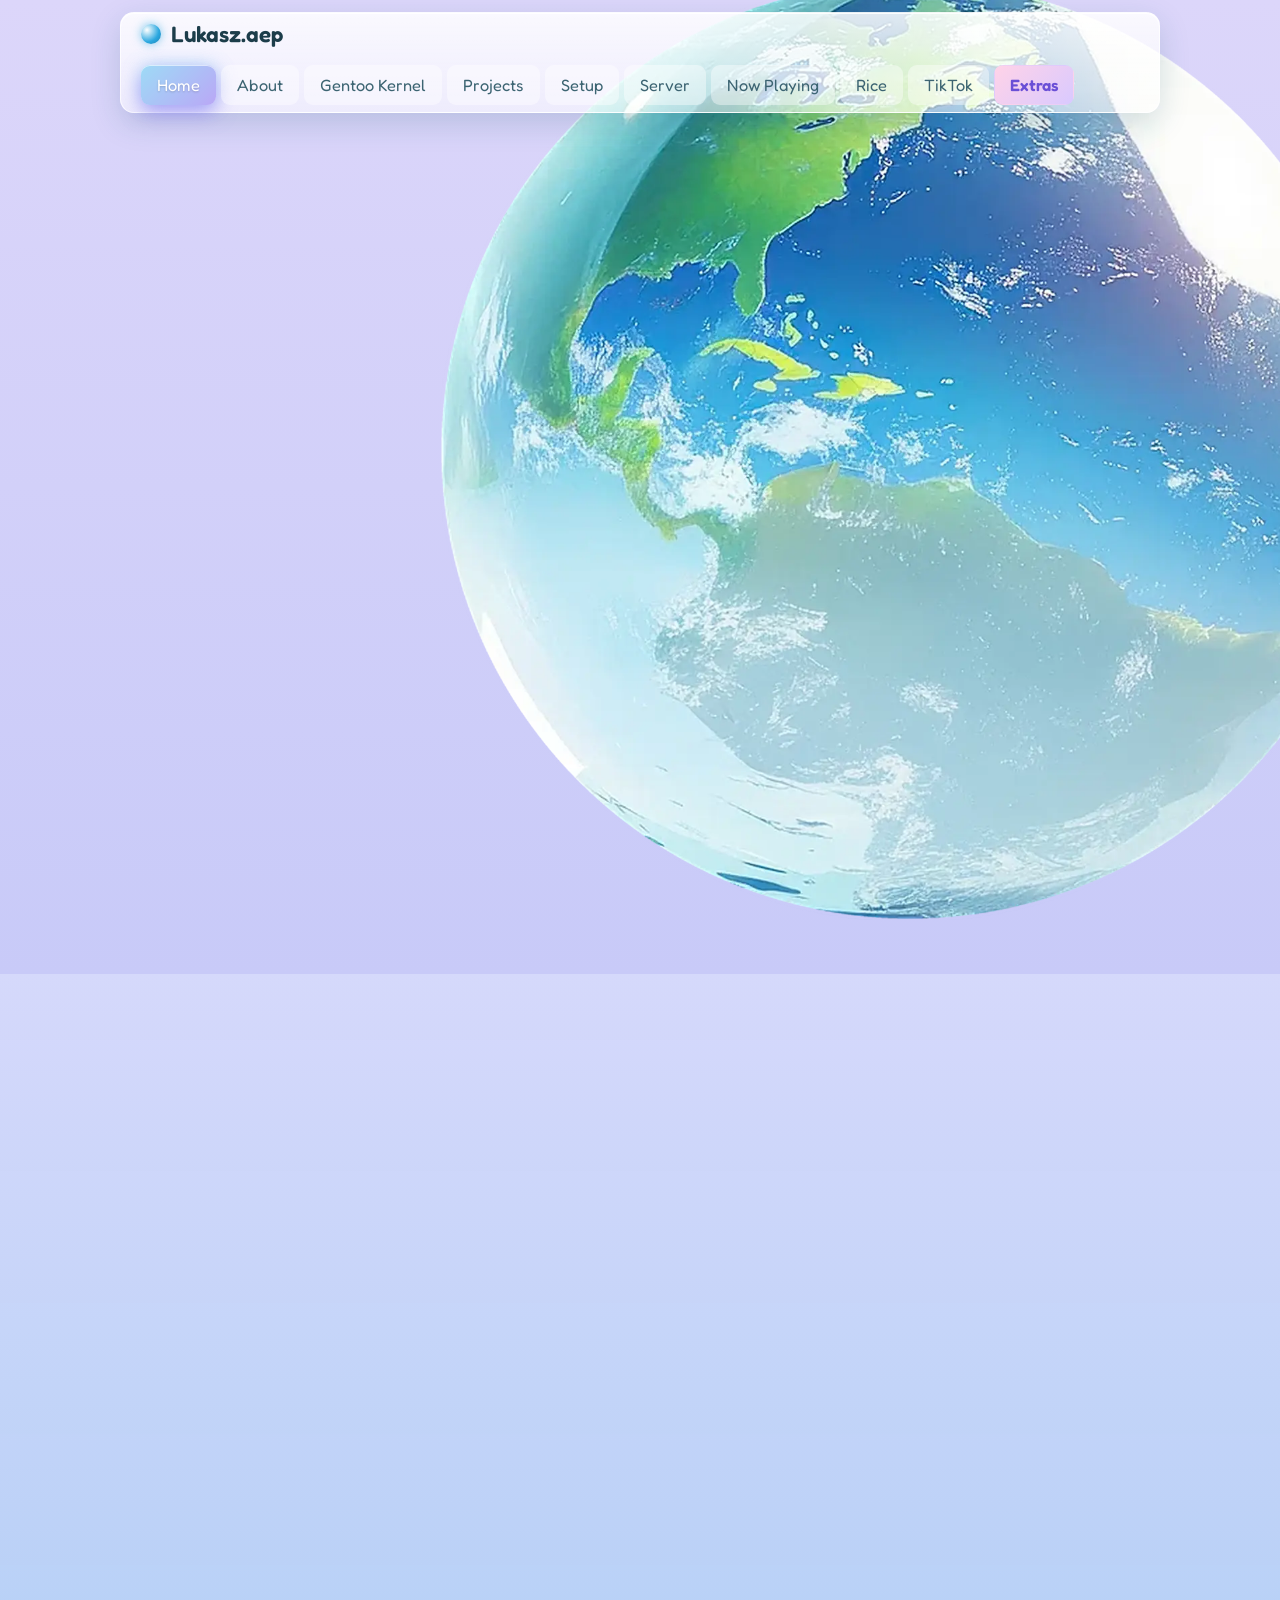
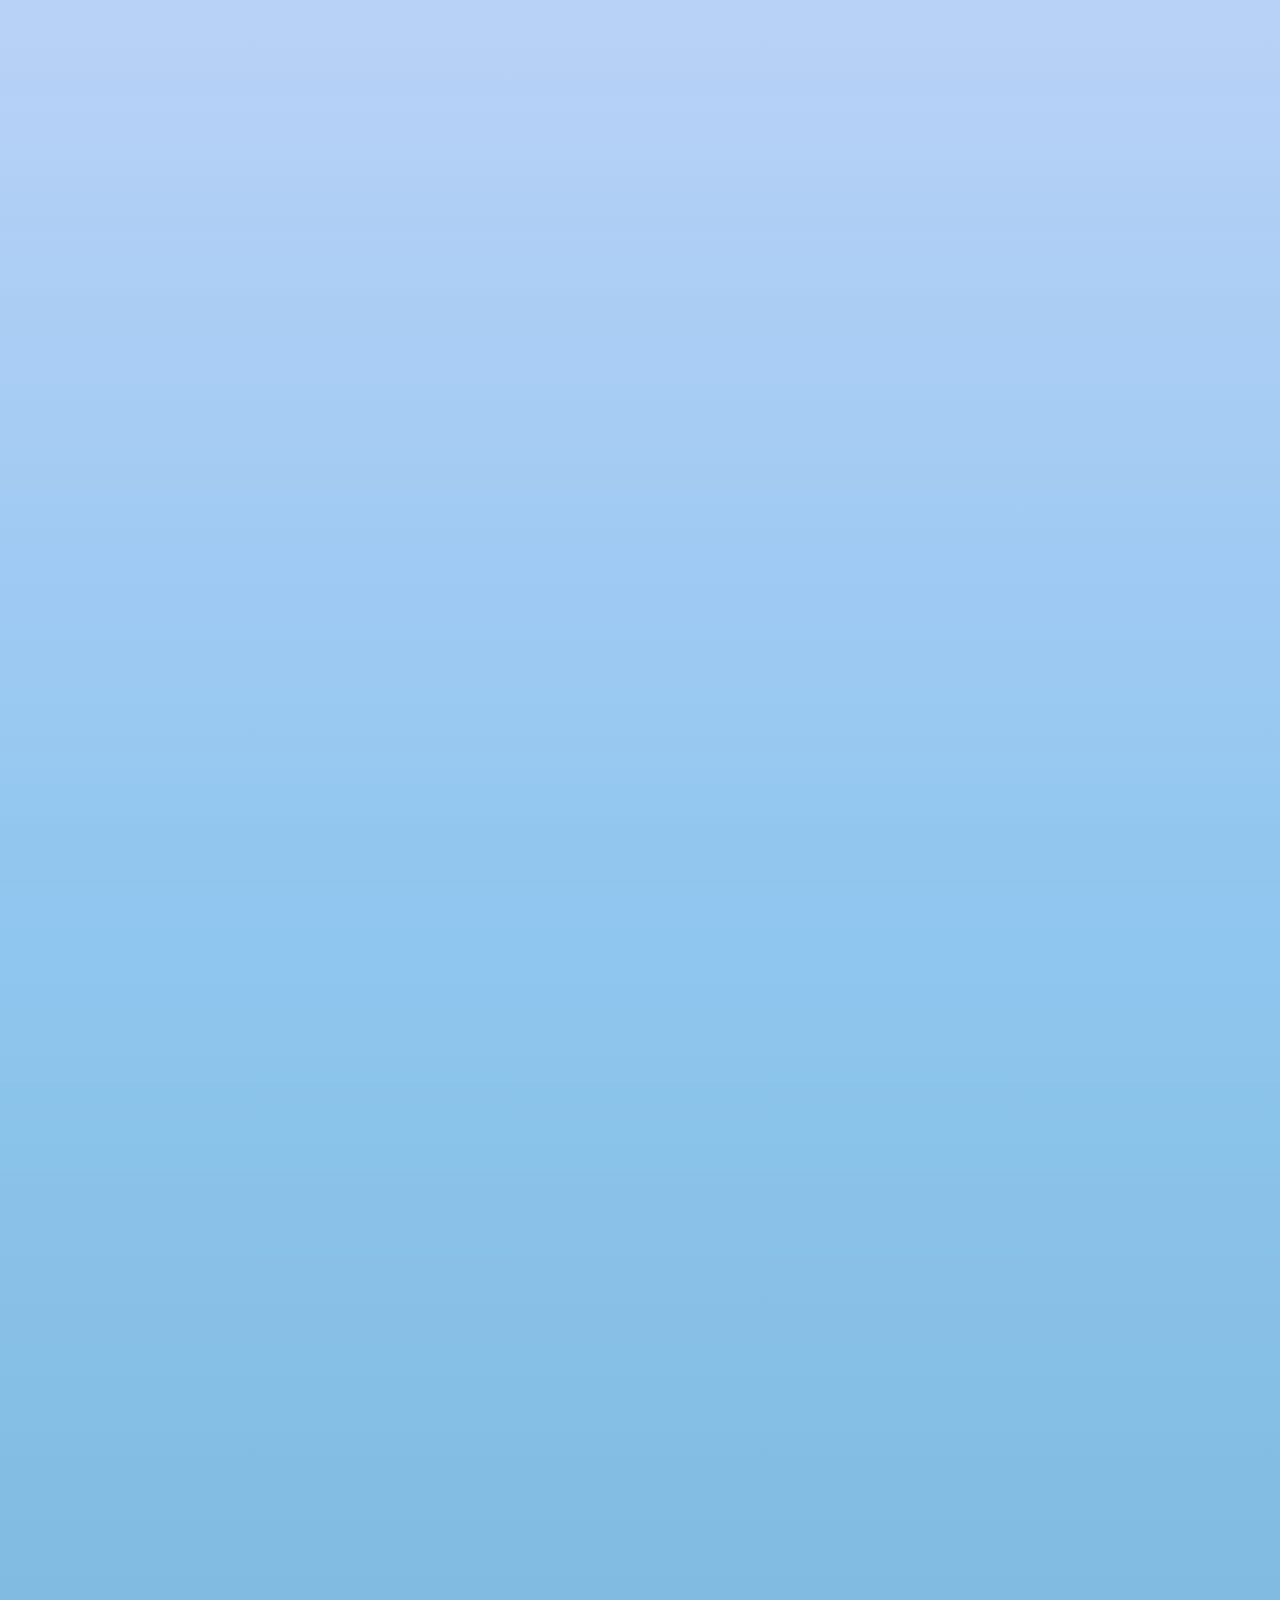
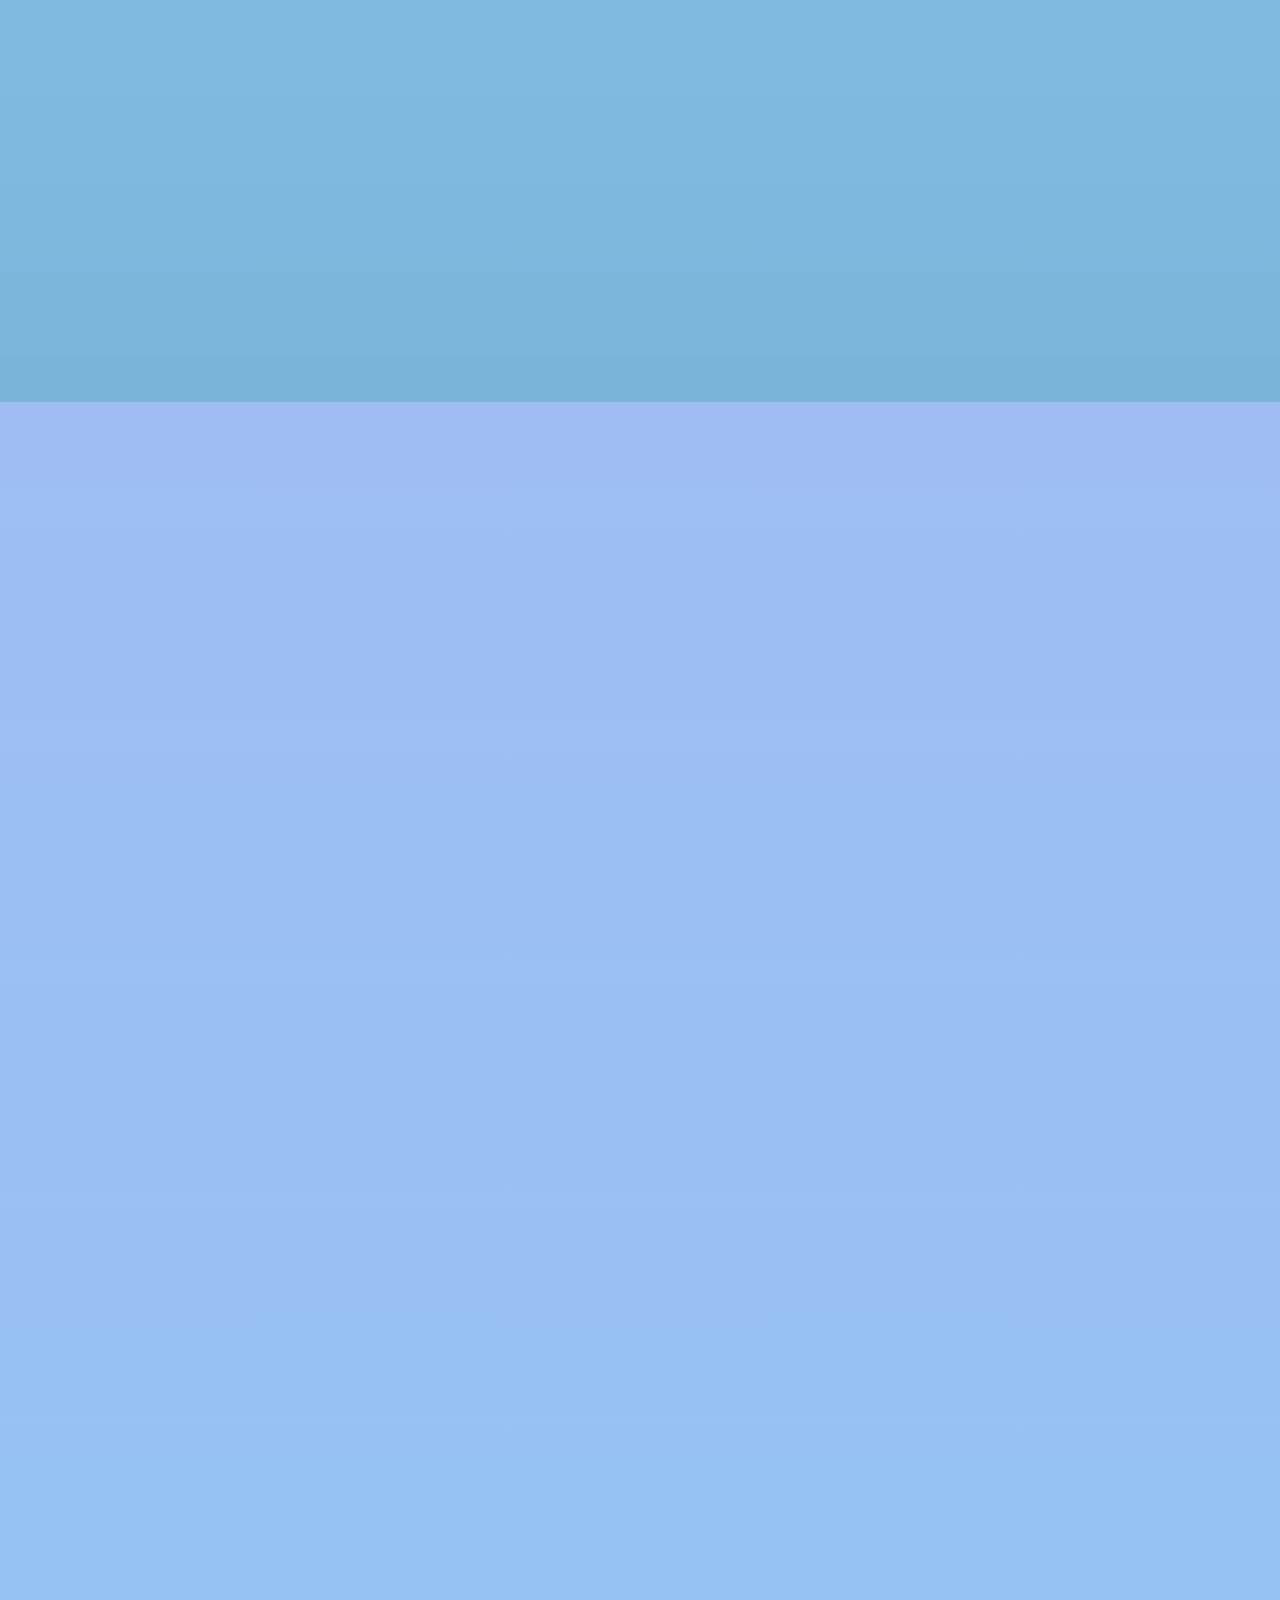
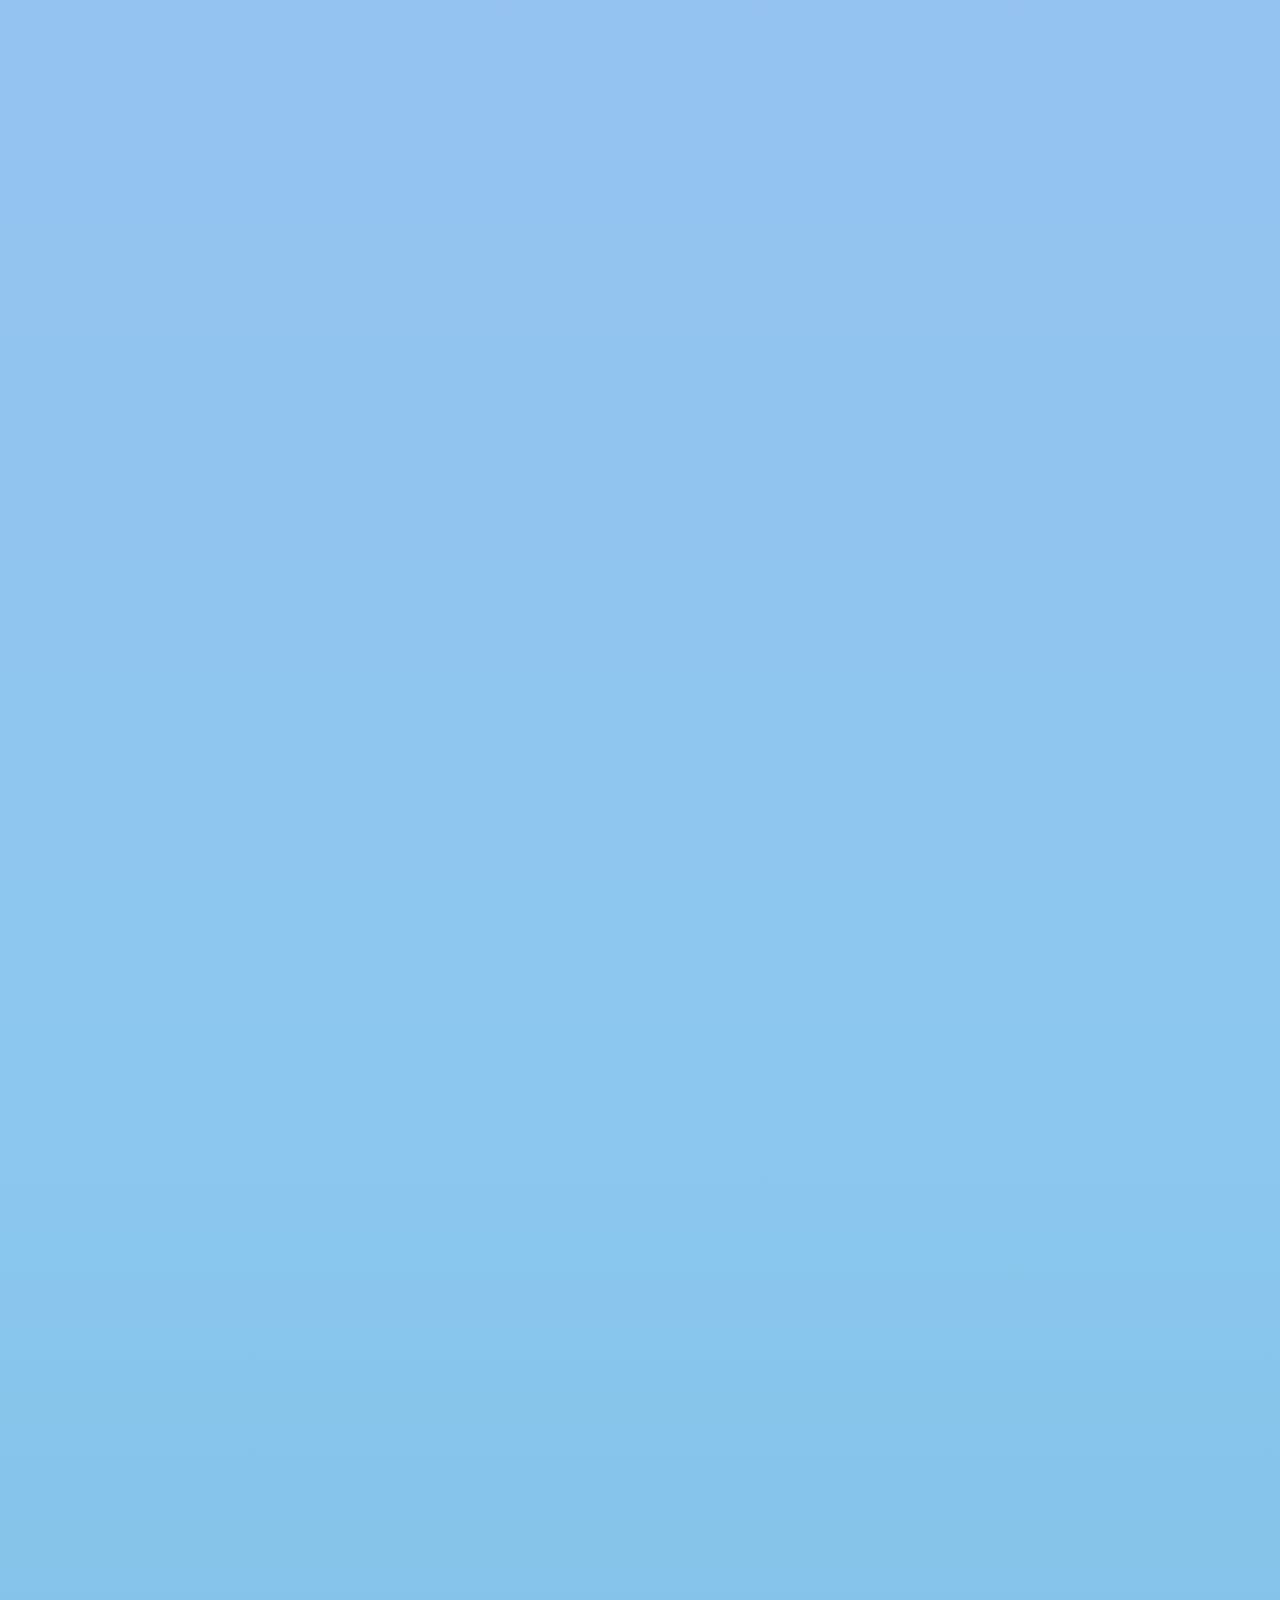
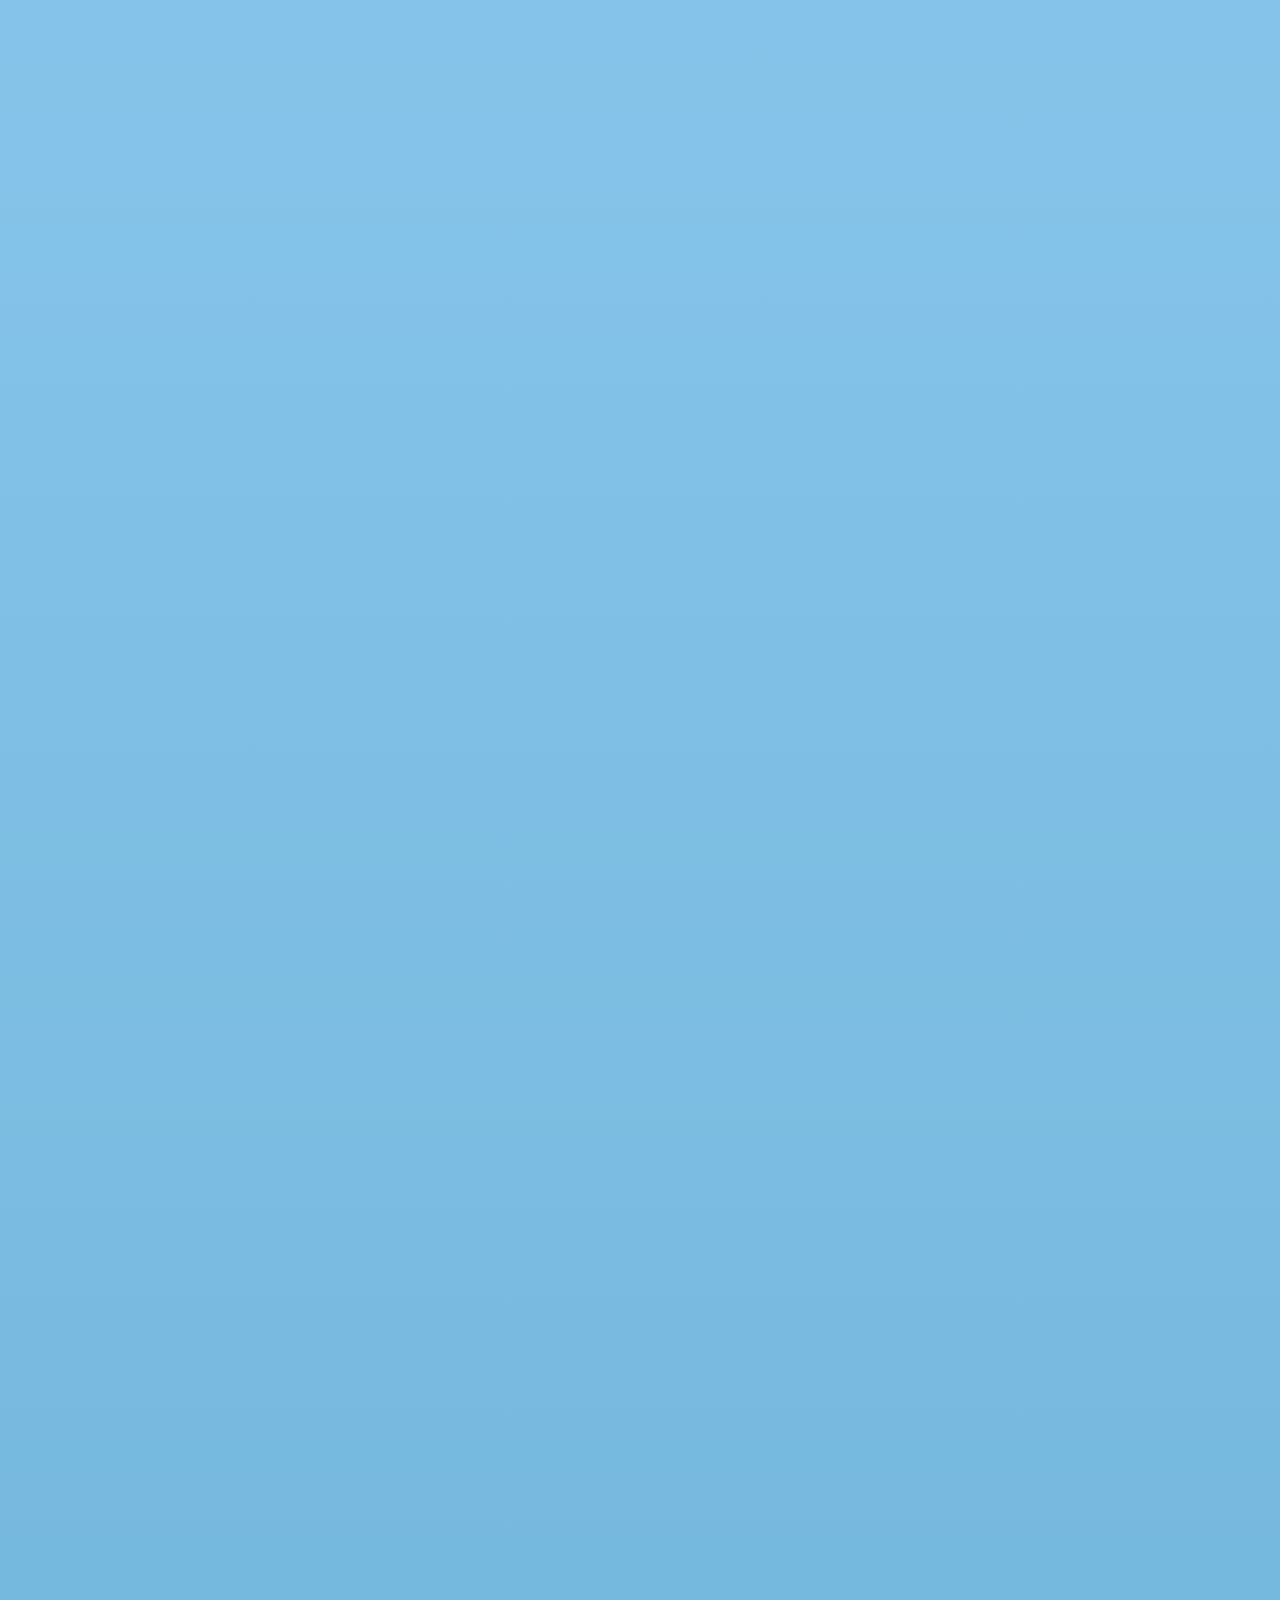
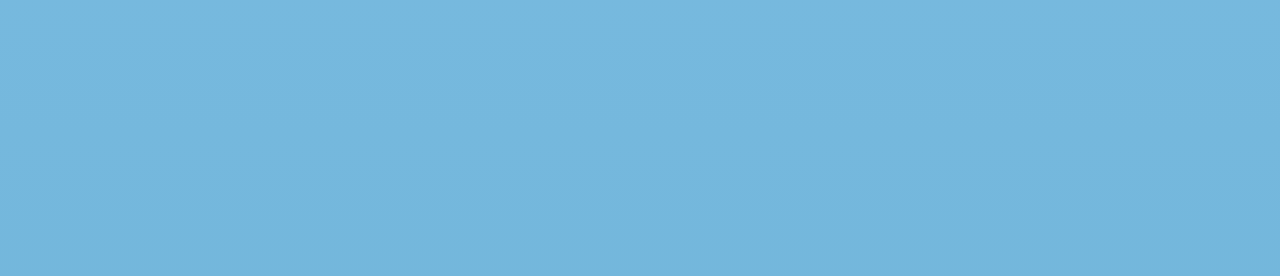
==== commit 3441db1b: "fix: the site was claiming things this machine doesn't do audit turned up six stale facts, all live:" ====
--- a/index.html
+++ b/index.html
@@ -227,29 +227,50 @@
         </h2>
         <div class="card-grid">
           <div class="glass-panel">
-            <h3>Built from source, on purpose WAW</h3>
-            <p>
-              No binary kernels here. I pull the sources straight from
-              <code>/usr/src/linux</code>, run <code>make menuconfig</code>, and hand-pick every
-              driver and subsystem my hardware actually needs — nothing more.
+            <h3>Compiled here, all of it WAW</h3>
+            <p>
+              Gentoo builds from source, so basically nothing on this machine arrived
+              as somebody else's binary. 1259 packages, every one of them compiled
+              on this desk against this exact cpu.
             </p>
             <ul class="feature-list">
-              <li><svg class="li-arrow"><use href="#aero-arrow"/></svg>Custom <code>.config</code> tuned specifically for my CPU and devices</li>
-              <li><svg class="li-arrow"><use href="#aero-arrow"/></svg>Stripped of modules and drivers I'll never touch (firewire LOL &lt;3) </li>
-              <li><svg class="li-arrow"><use href="#aero-arrow"/></svg>Compiled with <code>-march=native -O2</code> in <code>make.conf</code></li>
-              <li><svg class="li-arrow"><use href="#aero-arrow"/></svg>OpenRC init for a lean, transparent boot</li>
-              <li><svg class="li-arrow"><use href="#aero-arrow"/></svg>Rebuilt on every major kernel bump</li>
+              <li><svg class="li-arrow"><use href="#aero-arrow"/></svg><code>-march=native -O2 -pipe</code> — built for a 9800X3D, portable to nothing &lt;3</li>
+              <li><svg class="li-arrow"><use href="#aero-arrow"/></svg><code>desktop/plasma</code> profile, gcc 15.3.0</li>
+              <li><svg class="li-arrow"><use href="#aero-arrow"/></svg>OpenRC, no systemd. shell scripts i can actually read</li>
+              <li><svg class="li-arrow"><use href="#aero-arrow"/></svg>USE flags decide what gets compiled IN, so unused features never ship</li>
+              <li><svg class="li-arrow"><use href="#aero-arrow"/></svg>a big update is a couple of hours of fans. that's the rent</li>
             </ul>
           </div>
           <div class="glass-panel">
-            <h3>Why? uhhh</h3>
-            <p>
-              Faster boots, a smaller attack surface very opsec yes. Daily usage of the system helps me be better at linux in general,
-              while I can enjoy the smooth and snappy feel of it all.
-            </p>
-            <p>
-              Gentoo isn't the easy path, speaking from experience xD
-            </p>
+            <h3>The kernel: distribution, on purpose</h3>
+            <p>
+              I run <code>gentoo-kernel</code> — still compiled from source locally, just
+              configured by people smarter than me. I keep <code>gentoo-sources</code>
+              around for poking at, but it isn't what boots.
+            </p>
+            <p>
+              Hand-rolling a <code>.config</code> sounds cooler right up until the nvidia
+              module. it lives outside the tree and has to be rebuilt against every
+              single kernel bump, and a custom config turns each bump into a debugging
+              night instead of a reboot. i'd rather spend that time on things that
+              aren't yak shaving xD
+            </p>
+          </div>
+          <div class="glass-panel">
+            <h3>What it actually taught me</h3>
+            <p>
+              The useful lessons weren't the compiling. they were the times it broke:
+            </p>
+            <ul class="feature-list">
+              <li><svg class="li-arrow"><use href="#aero-arrow"/></svg>a box with no syslog can't tell you why it froze. i ran without one for
+                months and every crash was a mystery until i fixed that</li>
+              <li><svg class="li-arrow"><use href="#aero-arrow"/></svg><code>vm.swappiness=180</code> is a tuning for machines with no ram. on 30GB it
+                just churns zram for nothing</li>
+              <li><svg class="li-arrow"><use href="#aero-arrow"/></svg><code>MAKEOPTS="-j16"</code> with <code>--jobs=4</code> is 64 compilers at once. that
+                is how you OOM your own desktop mid-update lol</li>
+              <li><svg class="li-arrow"><use href="#aero-arrow"/></svg>a black screen usually isn't the gpu dying, it's the desktop shell
+                having died and nothing bothering to restart it</li>
+            </ul>
           </div>
         </div>
 
@@ -271,11 +292,11 @@
             </div>
             <pre class="terminal-body"><span class="t-prompt">biksy@localhost ~ $</span> fastfetch
 <span class="t-key">OS</span>       <span class="t-val">Gentoo Linux x86_64</span>
-<span class="t-key">Kernel</span>   <span class="t-val">Linux 6.18.37-gentoo-r1-gentoo-dist</span>
-<span class="t-key">WM</span>       <span class="t-val">KWin (Wayland)</span>
+<span class="t-key">Kernel</span>   <span class="t-val">Linux 6.18.39-gentoo-dist</span>
+<span class="t-key">WM</span>       <span class="t-val">KWin (X11)</span>
 <span class="t-key">CPU</span>      <span class="t-val">AMD Ryzen 7 9800X3D (16) @ 5.27GHz</span>
 <span class="t-key">GPU</span>      <span class="t-val">NVIDIA GeForce RTX 5070 [Discrete]</span>
-<span class="t-key">Packages</span> <span class="t-val">1114 (emerge), 8 (flatpak)</span>
+<span class="t-key">Packages</span> <span class="t-val">1259 (emerge), 17 (flatpak)</span>
 <span class="t-prompt">biksy@localhost ~ $</span> <span class="t-cursor">▌</span></pre>
           </div>
         </div>
@@ -365,7 +386,7 @@
             <div class="net-node">
               <svg class="net-ico" aria-hidden="true"><use href="#aero-monitor"/></svg>
               <strong>gentoo box</strong>
-              <span class="net-desc">9800X3D · RTX 5070<br>kde wayland · openrc</span>
+              <span class="net-desc">9800X3D · RTX 5070<br>kde on x11 · openrc</span>
             </div>
             <div class="net-link" aria-hidden="true"><span class="net-packet"></span><span class="net-label">nfs · syncthing</span></div>
             <div class="net-node">
@@ -507,7 +528,7 @@
           <div class="glass-panel">
             <h3>current rice</h3>
             <ul class="rice-list">
-              <li>kde plasma on wayland, breeze mixed with the <strong>Sweet</strong> theme</li>
+              <li>kde plasma on x11, breeze mixed with the <strong>Sweet</strong> theme</li>
               <li>colloid icons (purple, obviously) + bibata ice cursors</li>
               <li>animated wallpapers — wallpaper engine's linux port, plus xwinwrap for the stubborn stuff</li>
               <li>fastfetch tuned until the output looked right, then never touched again lol</li>
@@ -520,7 +541,7 @@
               their best. most of the ricing energy goes into making all three feel like
               one coherent setup instead of three random screens xD
             </p>
-            <div class="tags rice-tags"><span>kde</span><span>wayland</span><span>sweet</span><span>280hz</span></div>
+            <div class="tags rice-tags"><span>kde</span><span>x11</span><span>sweet</span><span>280hz</span></div>
           </div>
         </div>
       </div>
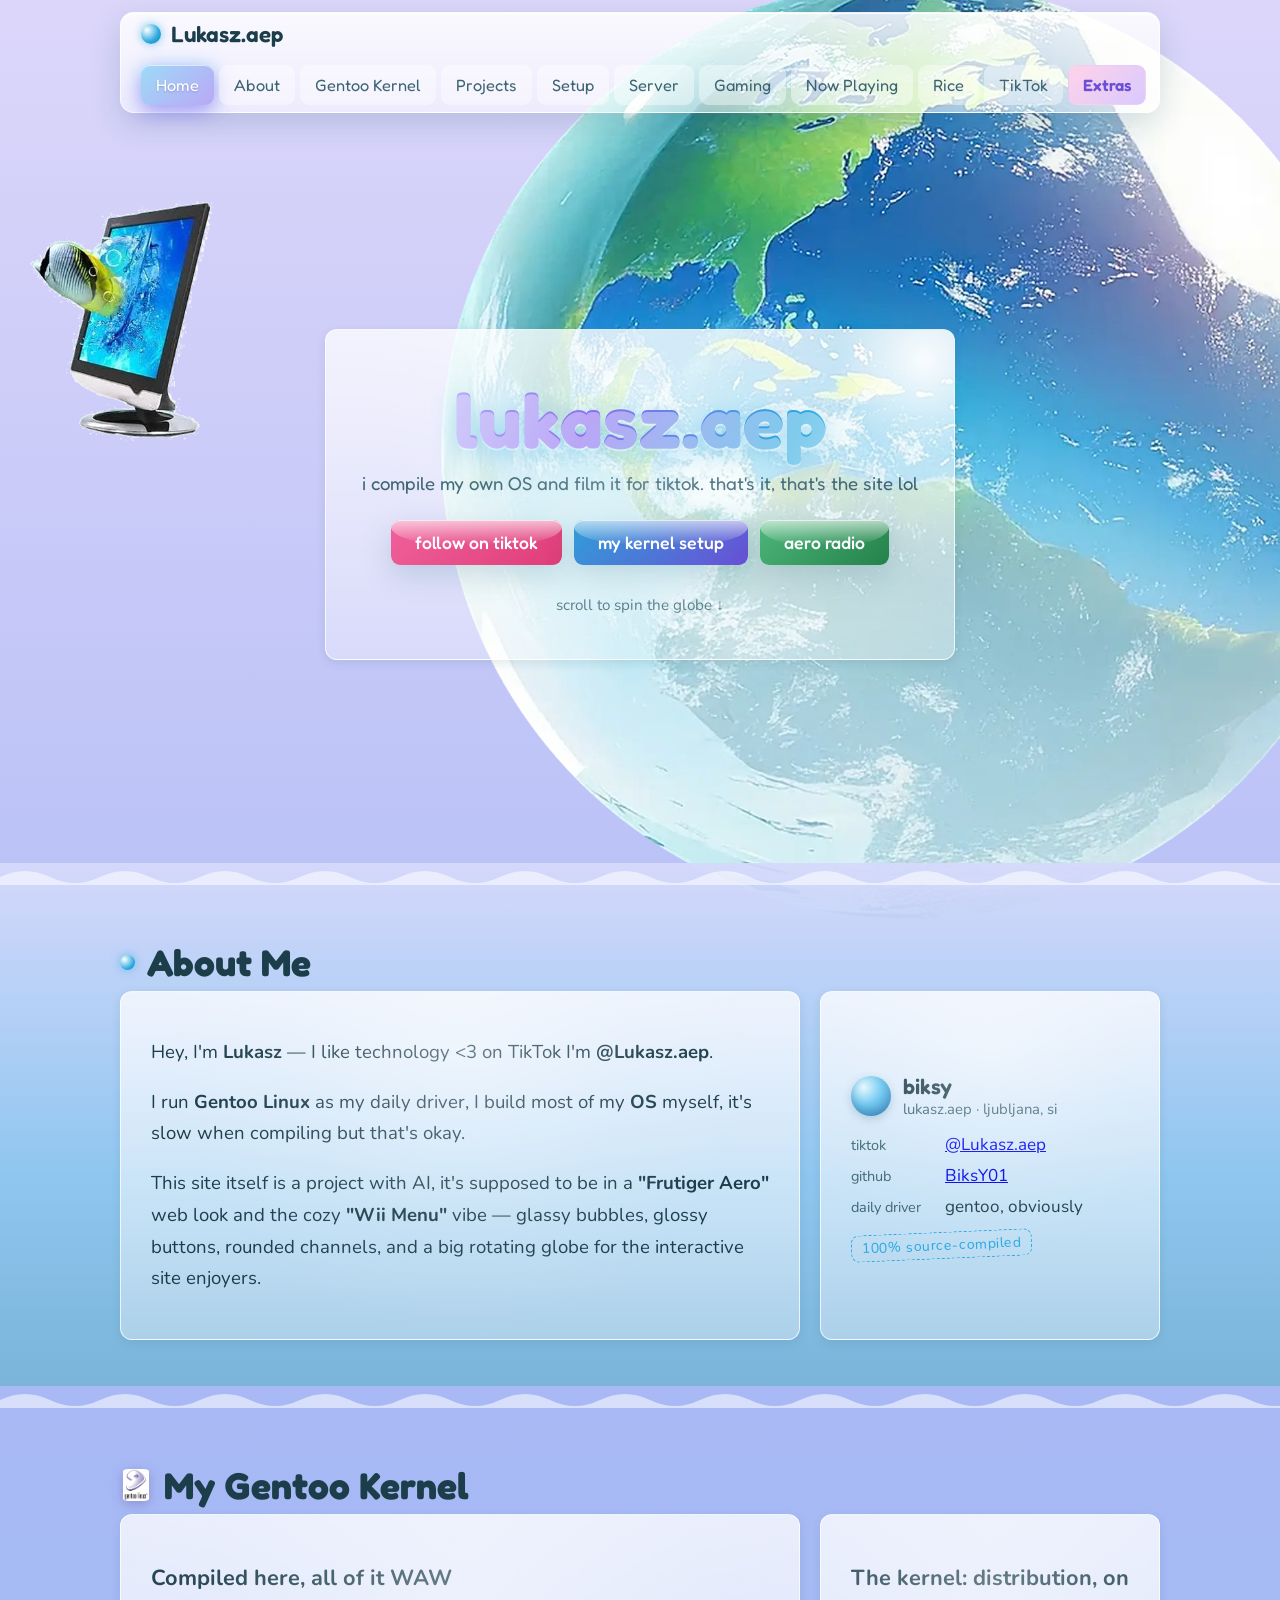
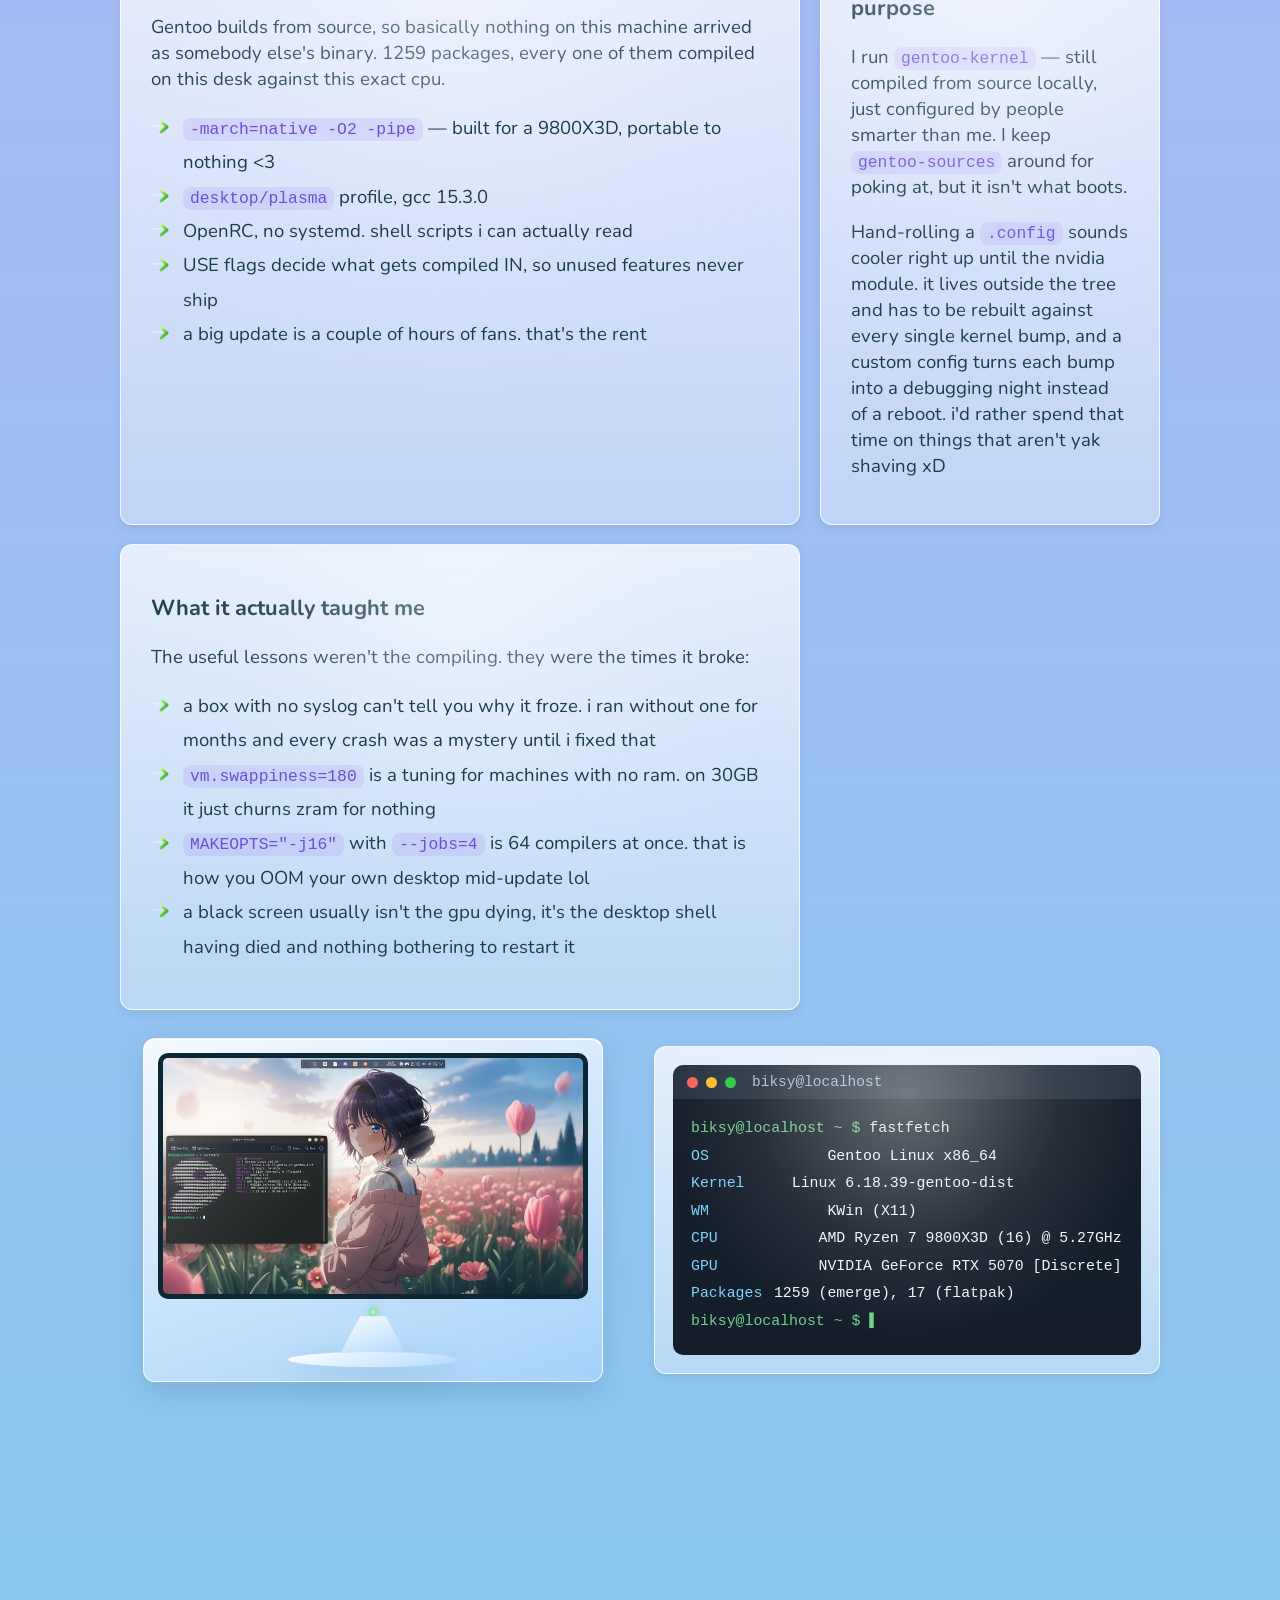
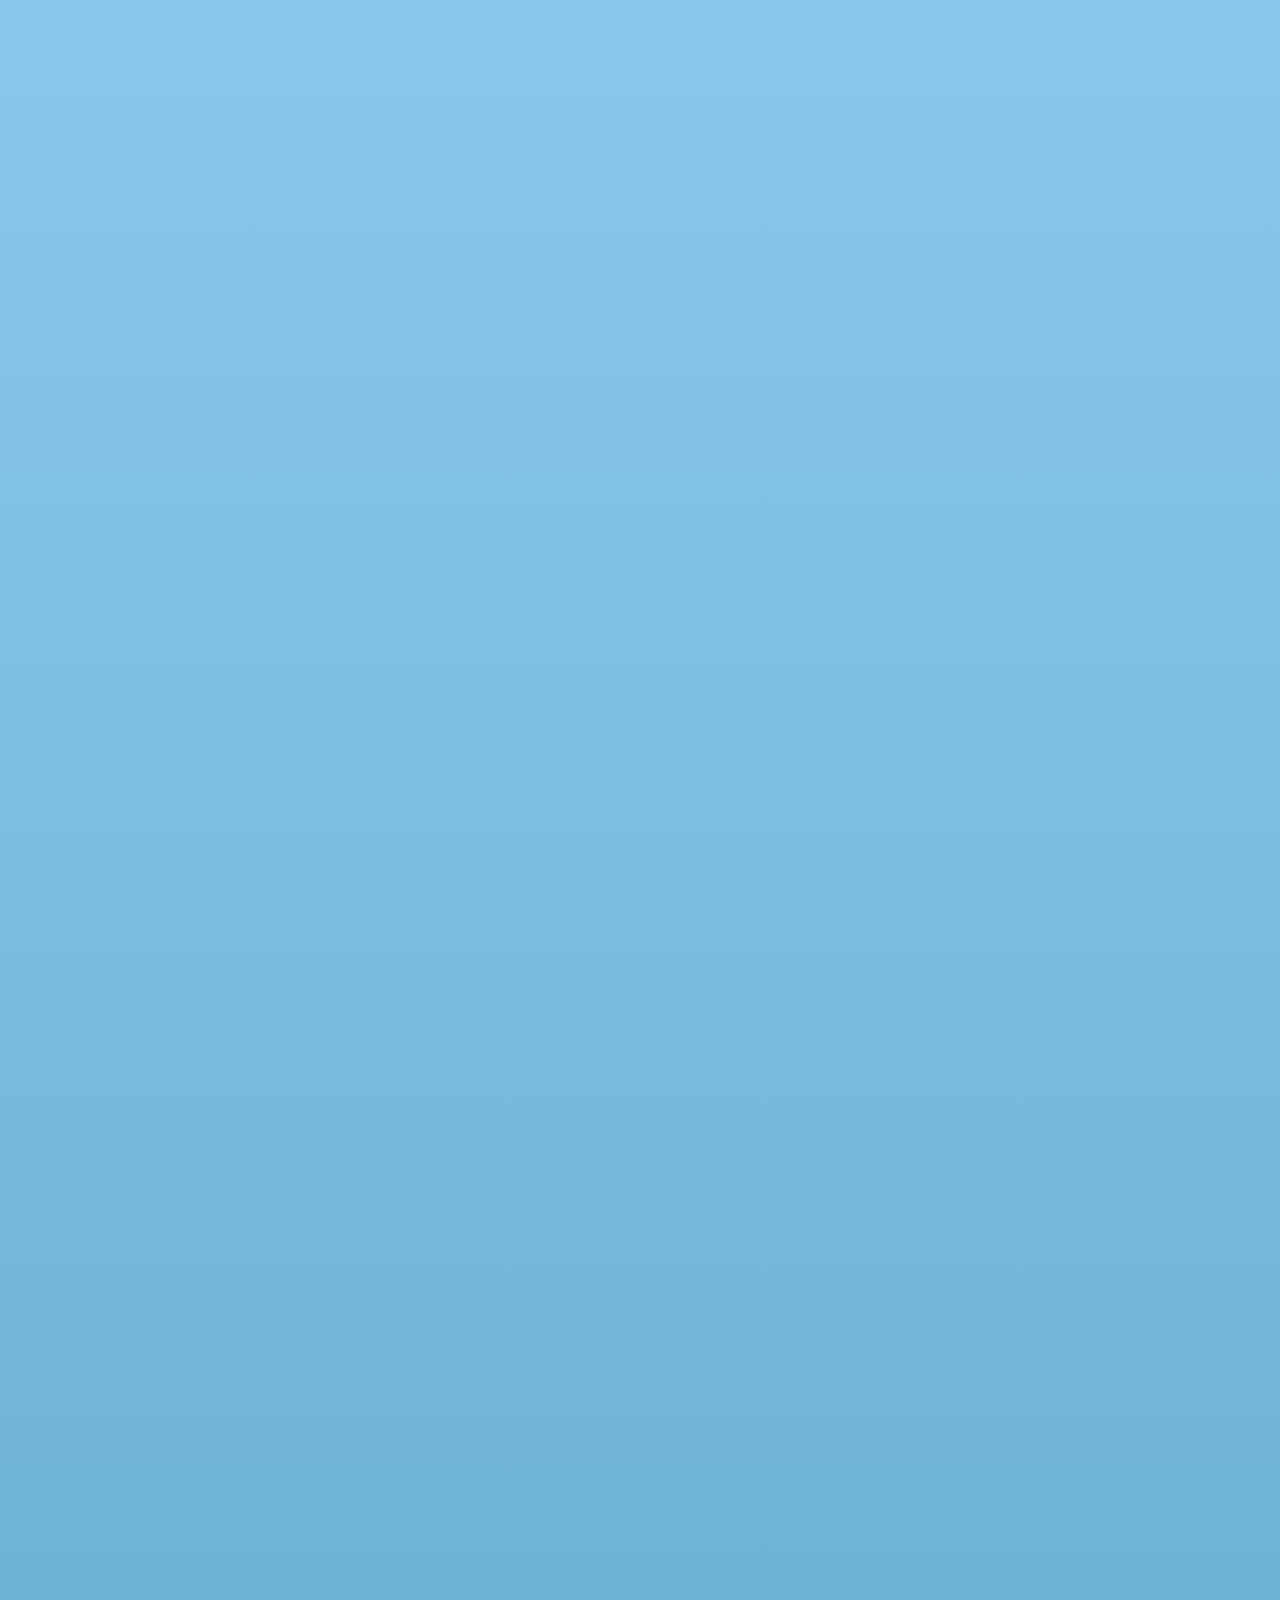
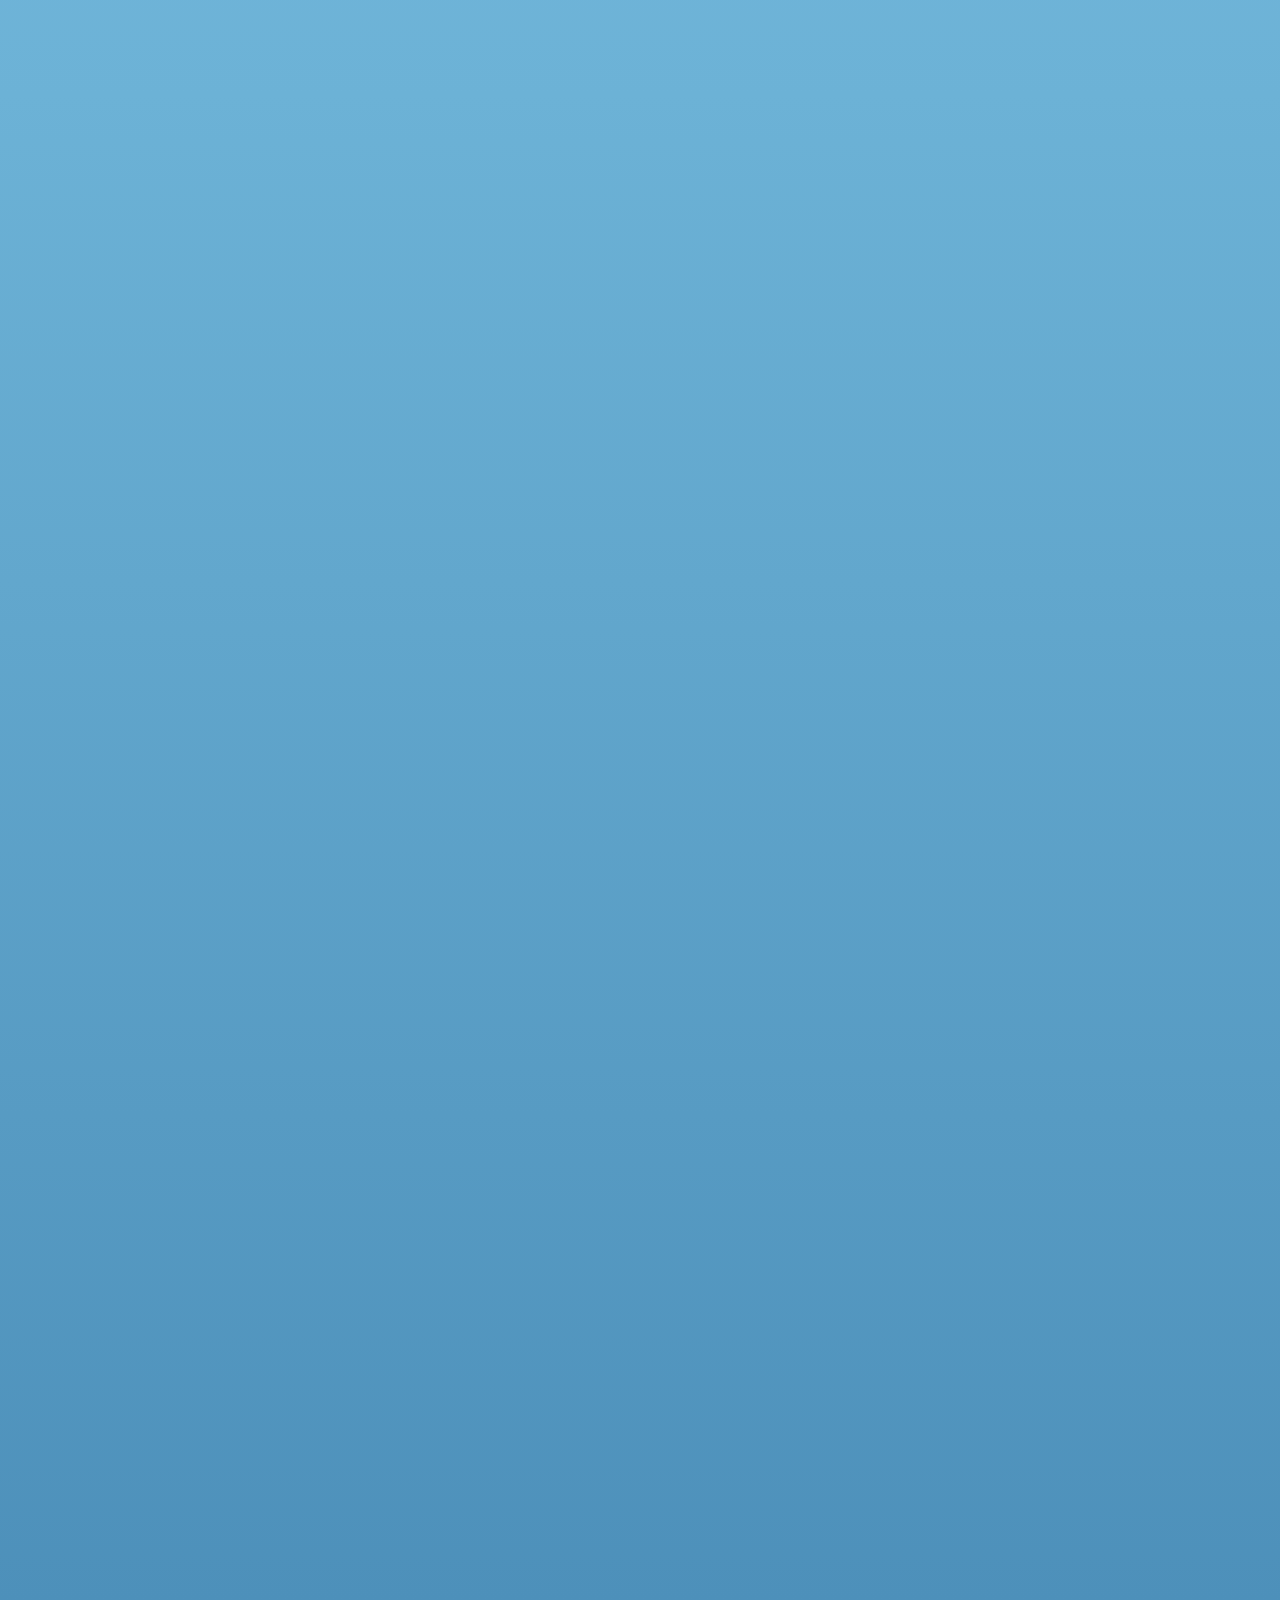
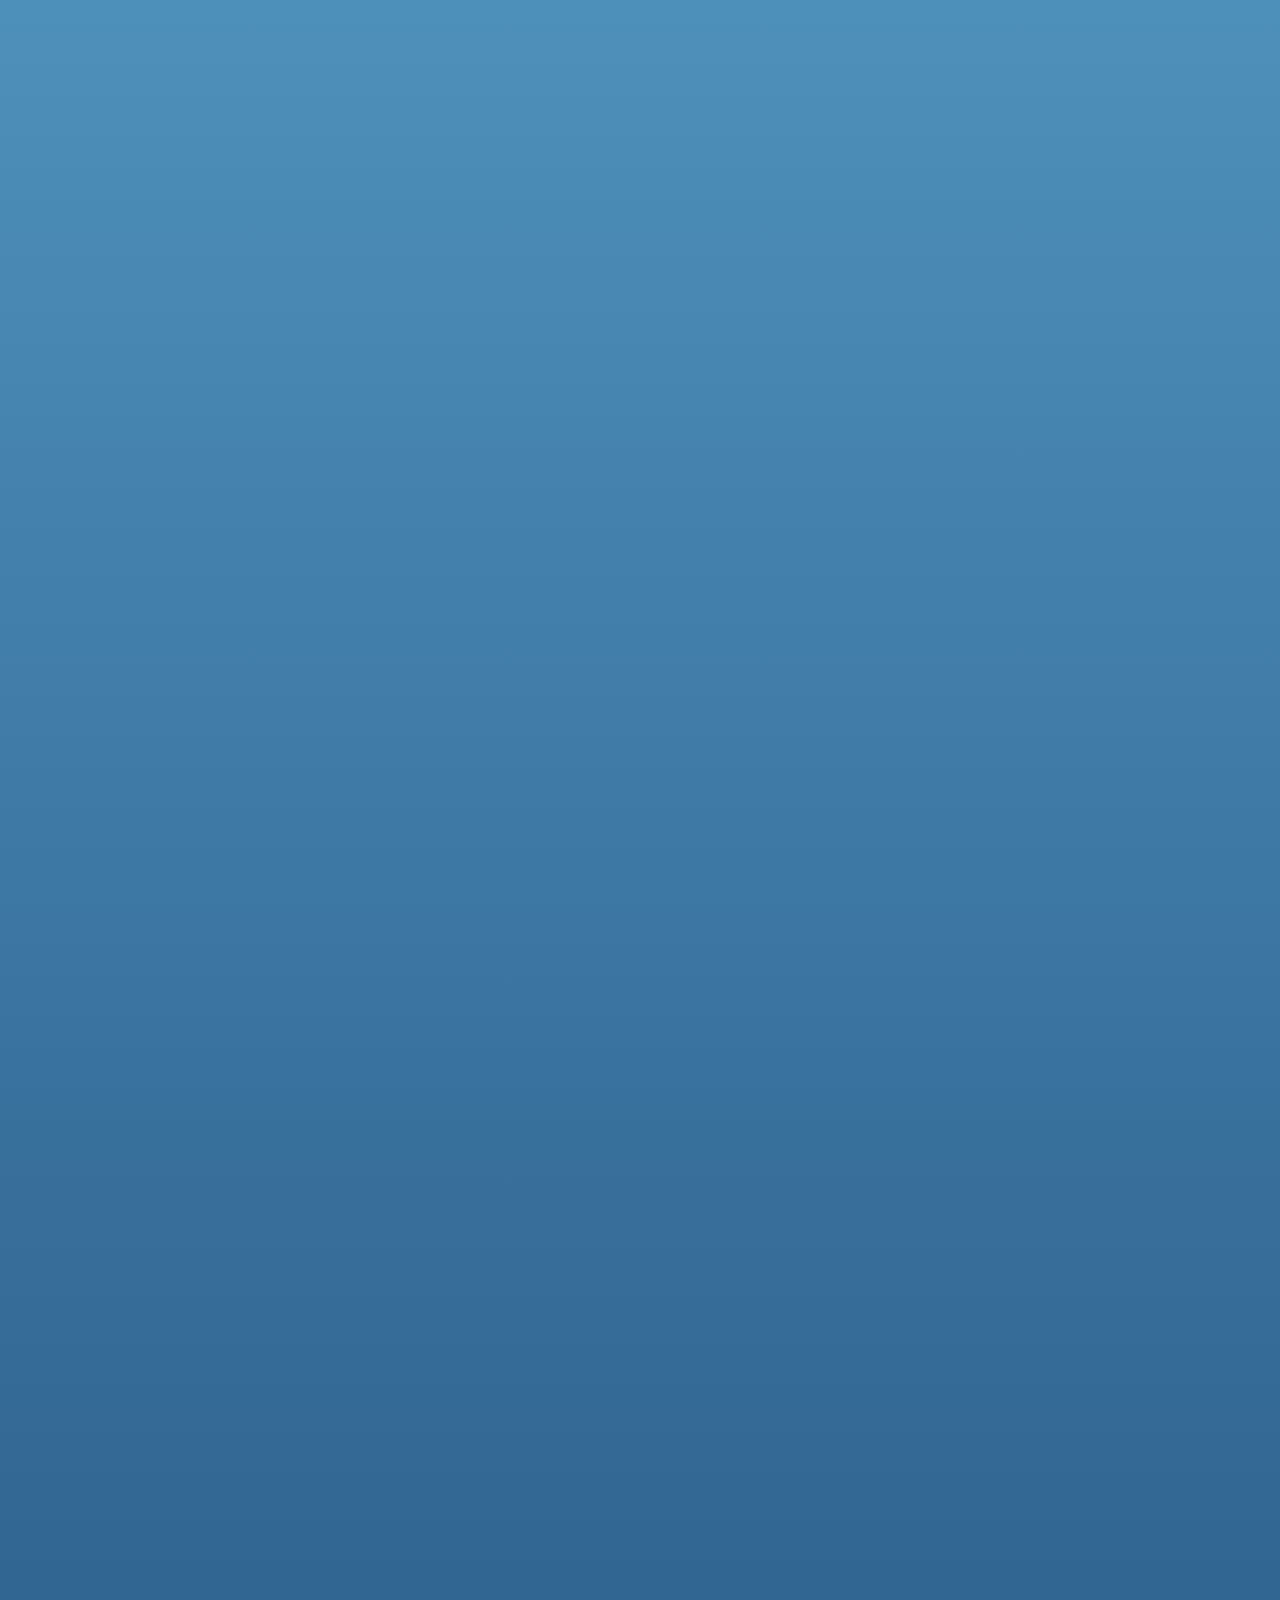
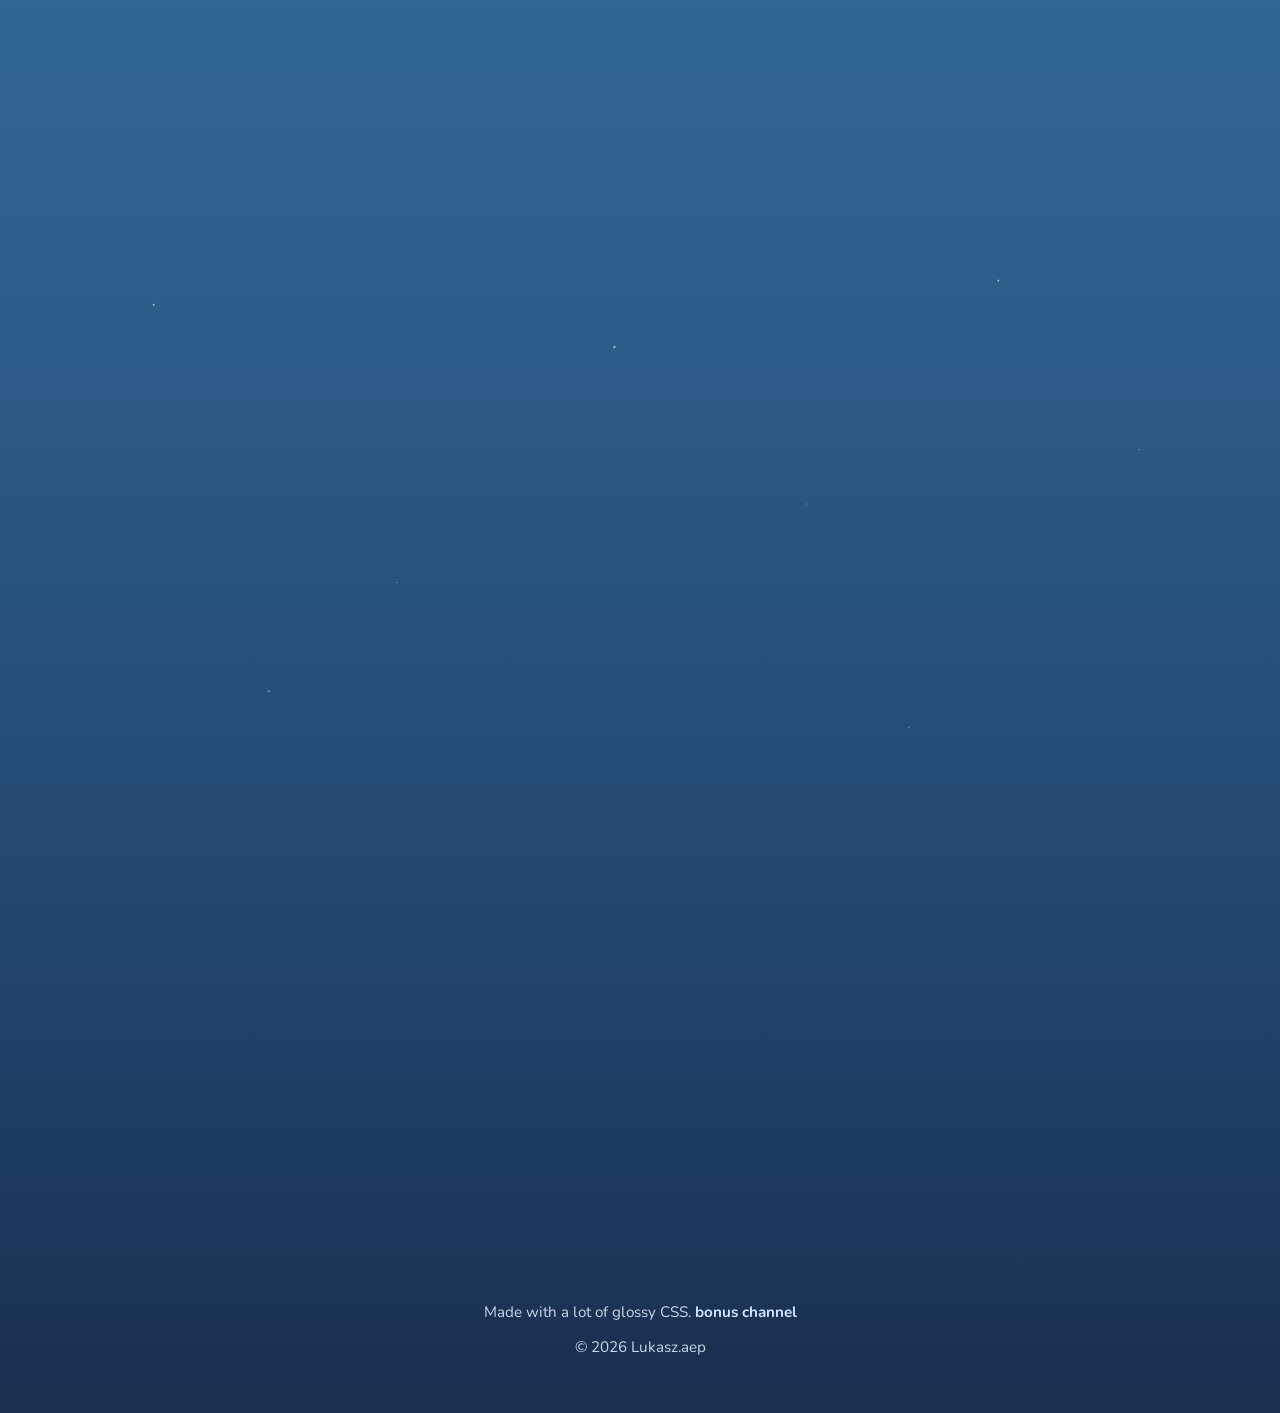
==== commit f155f3b6: "feat: gaming on linux section, and a nav that survives it the site never mentioned sim racing or vr," ====
--- a/index.html
+++ b/index.html
@@ -147,6 +147,7 @@
         <a href="#projects" class="tab" data-tab="projects">Projects</a>
         <a href="#setup" class="tab" data-tab="setup">Setup</a>
         <a href="#server" class="tab" data-tab="server">Server</a>
+        <a href="#gaming" class="tab" data-tab="gaming">Gaming</a>
         <a href="#playing" class="tab" data-tab="playing">Now Playing</a>
         <a href="#rice" class="tab" data-tab="rice">Rice</a>
         <a href="#tiktok" class="tab" data-tab="tiktok">TikTok</a>
@@ -479,6 +480,43 @@
     </section>
 
 
+    <!-- GAMING — the linux half nobody writes about -->
+    <section id="gaming" class="channel">
+      <div class="channel-inner">
+        <h2 class="section-title"><span class="title-orb title-orb-green"></span>Gaming on Linux</h2>
+        <p class="section-sub">wheels, headsets, and the traps nobody warns you about</p>
+        <div class="card-grid">
+          <div class="glass-panel">
+            <h3>Sim racing, eventually</h3>
+            <p>
+              a g29 wheel and assetto corsa. both took a fight, and neither failure
+              said anything useful about what was actually wrong xD
+            </p>
+            <ul class="feature-list">
+              <li><svg class="li-arrow"><use href="#aero-arrow"/></svg>the wheel showed up in <code>lsusb</code> with <strong>no input device at all</strong>. usbguard was blocking it silently — it enumerates, then dies. check <code>usbguard list-devices --blocked</code> before debugging anything else</li>
+              <li><svg class="li-arrow"><use href="#aero-arrow"/></svg>in ps4 mode you get <strong>zero force feedback</strong>. ps3 mode is the one that actually works</li>
+              <li><svg class="li-arrow"><use href="#aero-arrow"/></svg><code>new-lg4ff</code> over the in-tree driver took it from 3 force effects to 15 &lt;3</li>
+              <li><svg class="li-arrow"><use href="#aero-arrow"/></svg>custom shaders patch dies on wine 10+ — W^X means a page can't be writable and executable, and CSP patches the game at runtime. <strong>GE-Proton9-20</strong> is the last one that works</li>
+            </ul>
+          </div>
+          <div class="glass-panel">
+            <h3>VR, the streaming way</h3>
+            <p>
+              quest 3, no cable, running against a native openxr runtime instead of
+              steamvr. minecraft in vr with real render distance is the payoff.
+            </p>
+            <ul class="feature-list">
+              <li><svg class="li-arrow"><use href="#aero-arrow"/></svg><strong>wivrn</strong> — monado underneath, so it's a real openxr runtime and not a translation layer</li>
+              <li><svg class="li-arrow"><use href="#aero-arrow"/></svg>alvr + steamvr is a <strong>dead end on nvidia</strong>: it can't DRM-lease the display, on x11 and wayland both. wivrn dodges it by streaming from a render target instead</li>
+              <li><svg class="li-arrow"><use href="#aero-arrow"/></svg>vivecraft for minecraft, with serverside LOD so far terrain streams in instead of the client scanning the world</li>
+              <li><svg class="li-arrow"><use href="#aero-arrow"/></svg>the lesson both times: the error message points at the wrong layer, basically always</li>
+            </ul>
+          </div>
+        </div>
+      </div>
+    </section>
+
+
     <!-- NOW PLAYING — Frutiger Aero FM -->
     <section id="playing" class="channel">
       <div class="channel-inner">
--- a/css/style.css
+++ b/css/style.css
@@ -331,10 +331,11 @@
 }
 .tab{
   font-family: var(--font-display);
-  font-size: 0.88rem;
+  font-size: min(0.88rem, 16.6px); /* capped: the nav is pinned near 1009px at any
+     viewport, but rem grows with it, so past ~1440 the tabs outgrew their own bar */
   text-decoration: none;
   color: var(--text-mid);
-  padding: 9px 15px;
+  padding: 9px 14px; /* 14 not 15: eleven tabs overflowed a 1009px nav by 21px, and 11x2 edges x 1px buys back 22 */
   border-radius: 9px;
   background: rgba(255,255,255,0.4);
   border: 1px solid transparent;
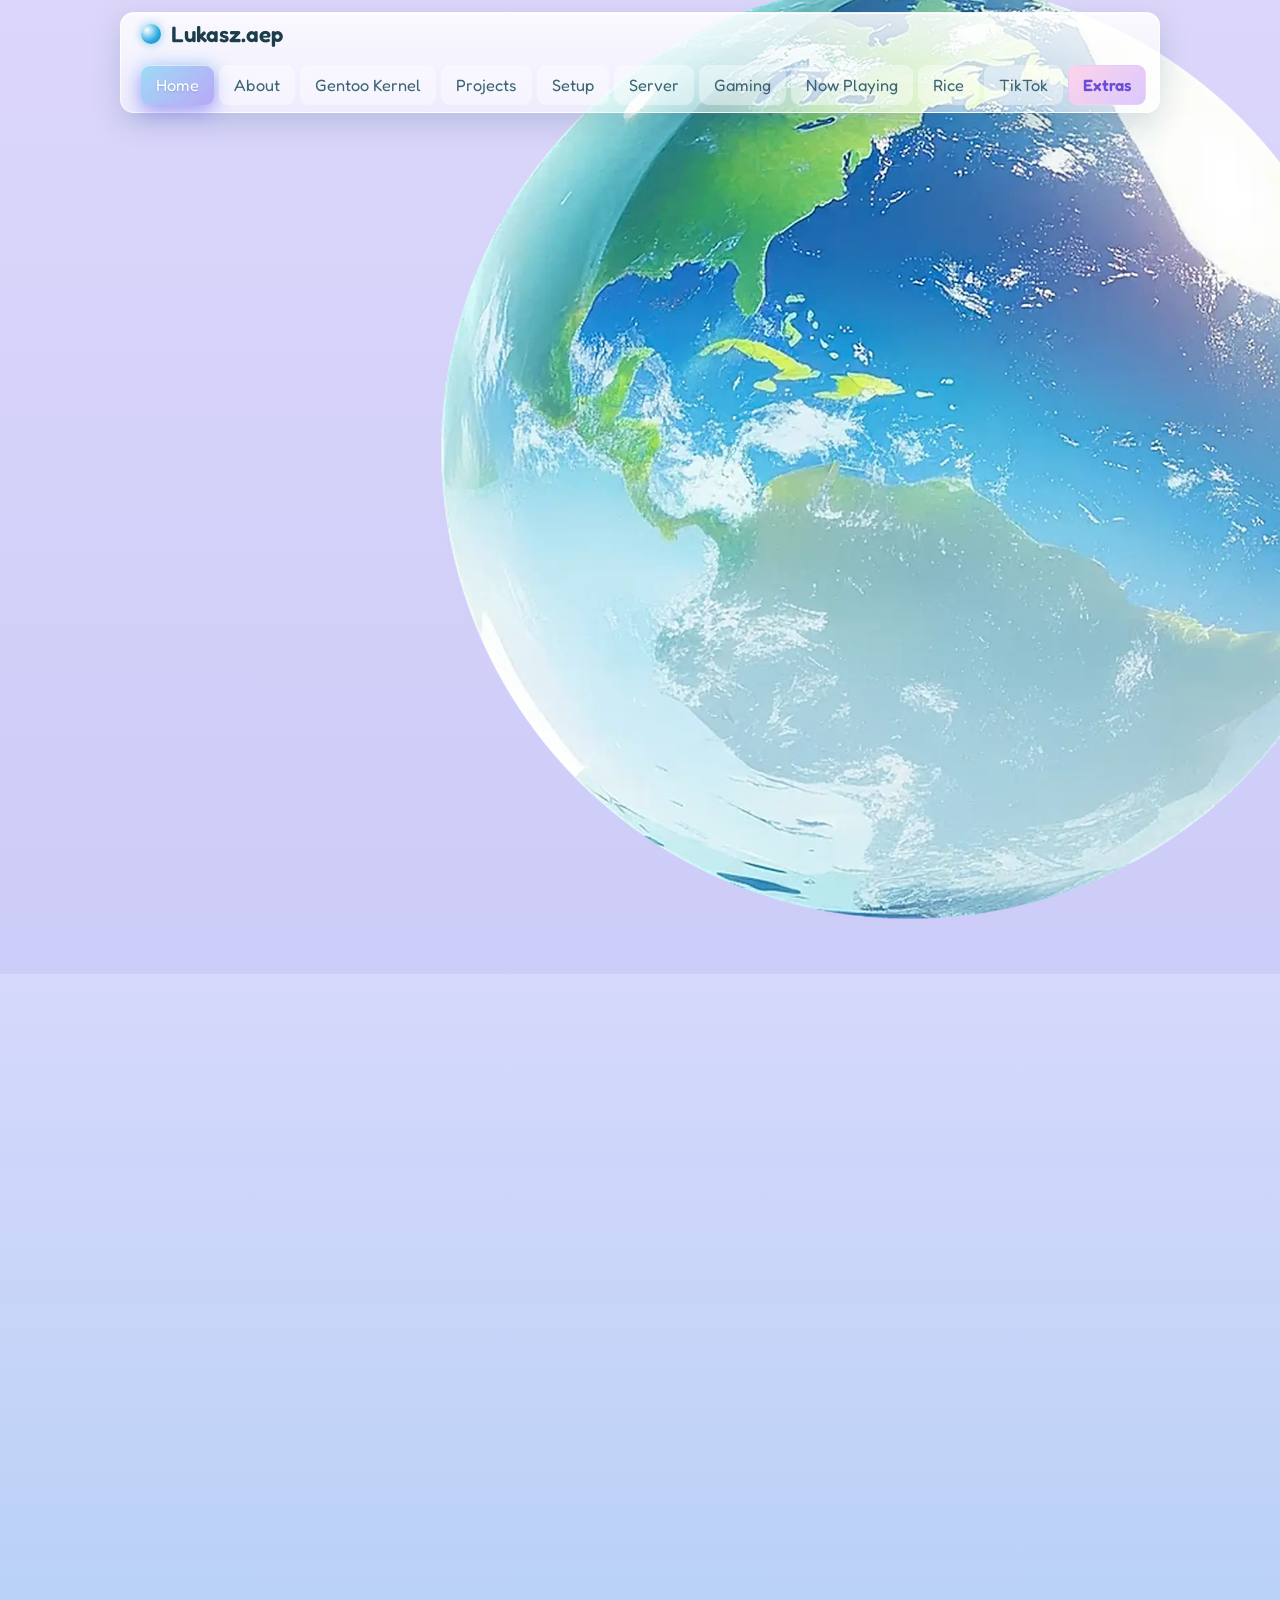
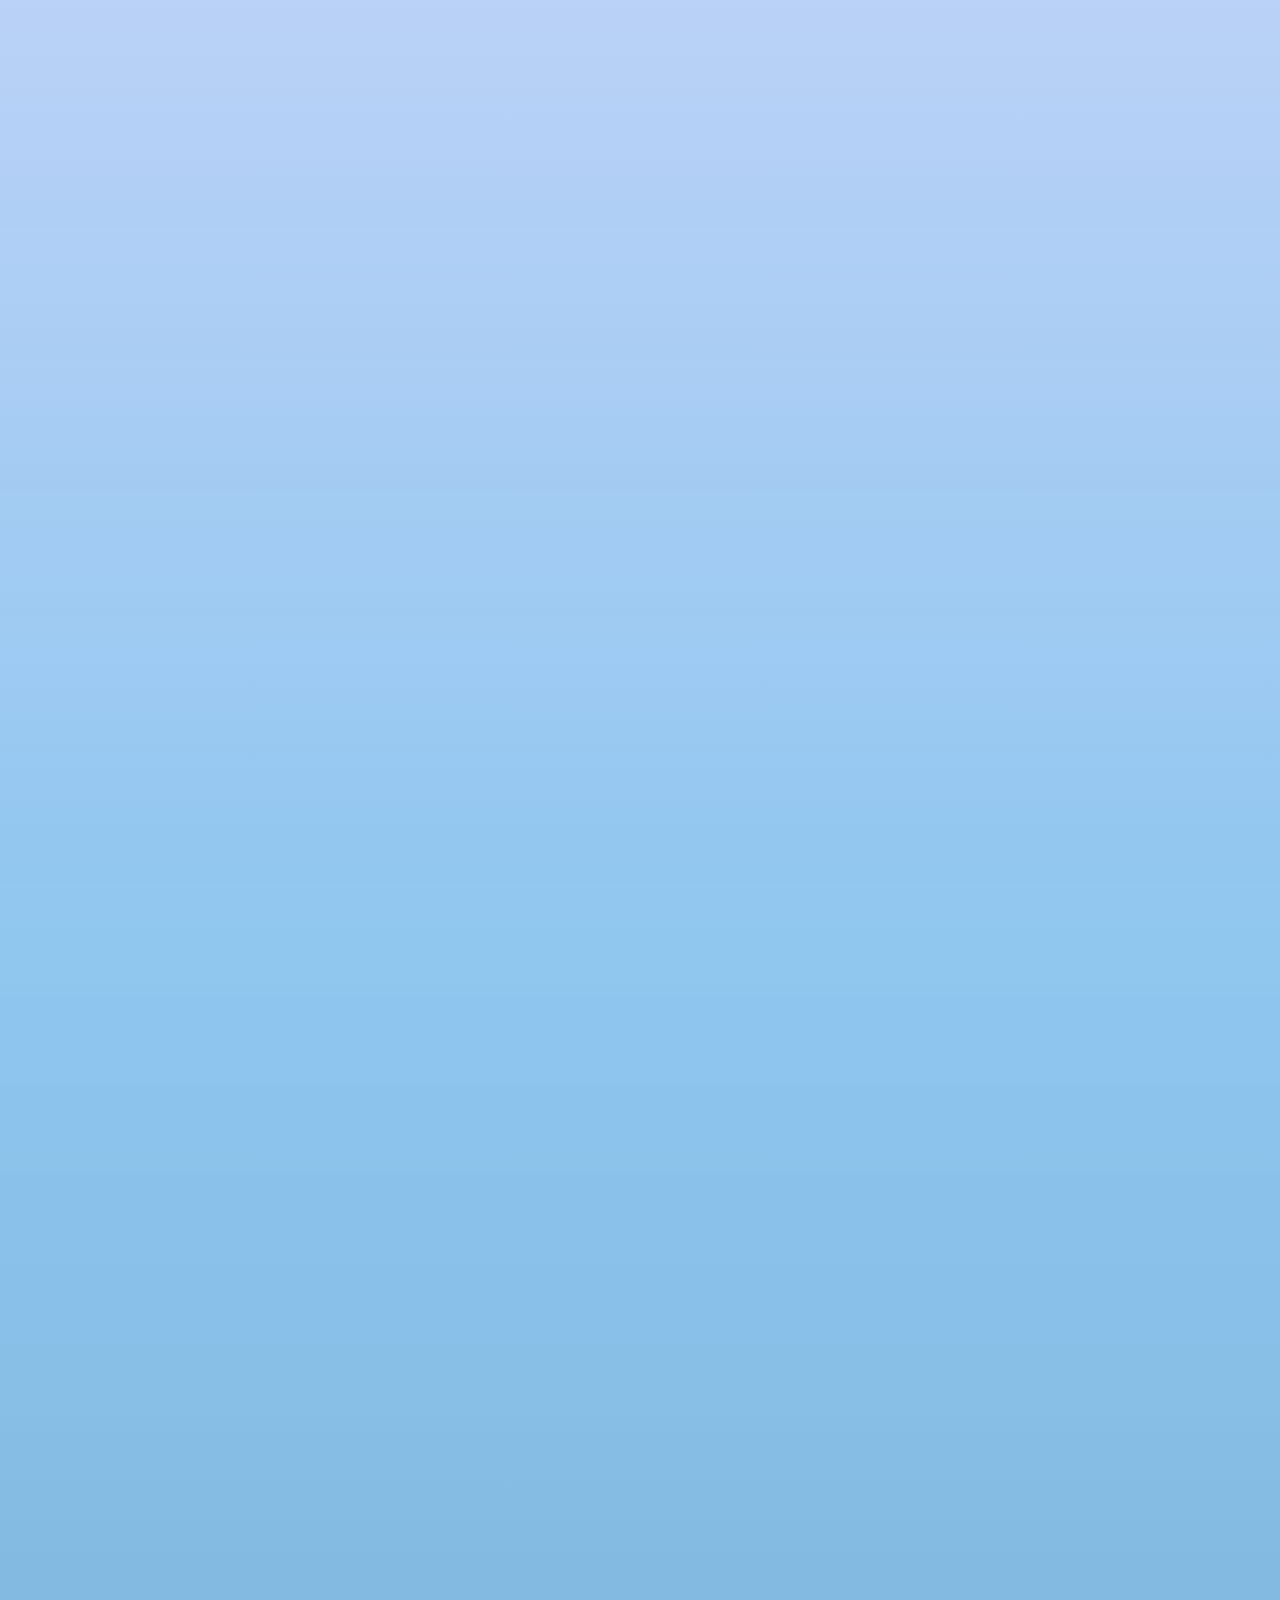
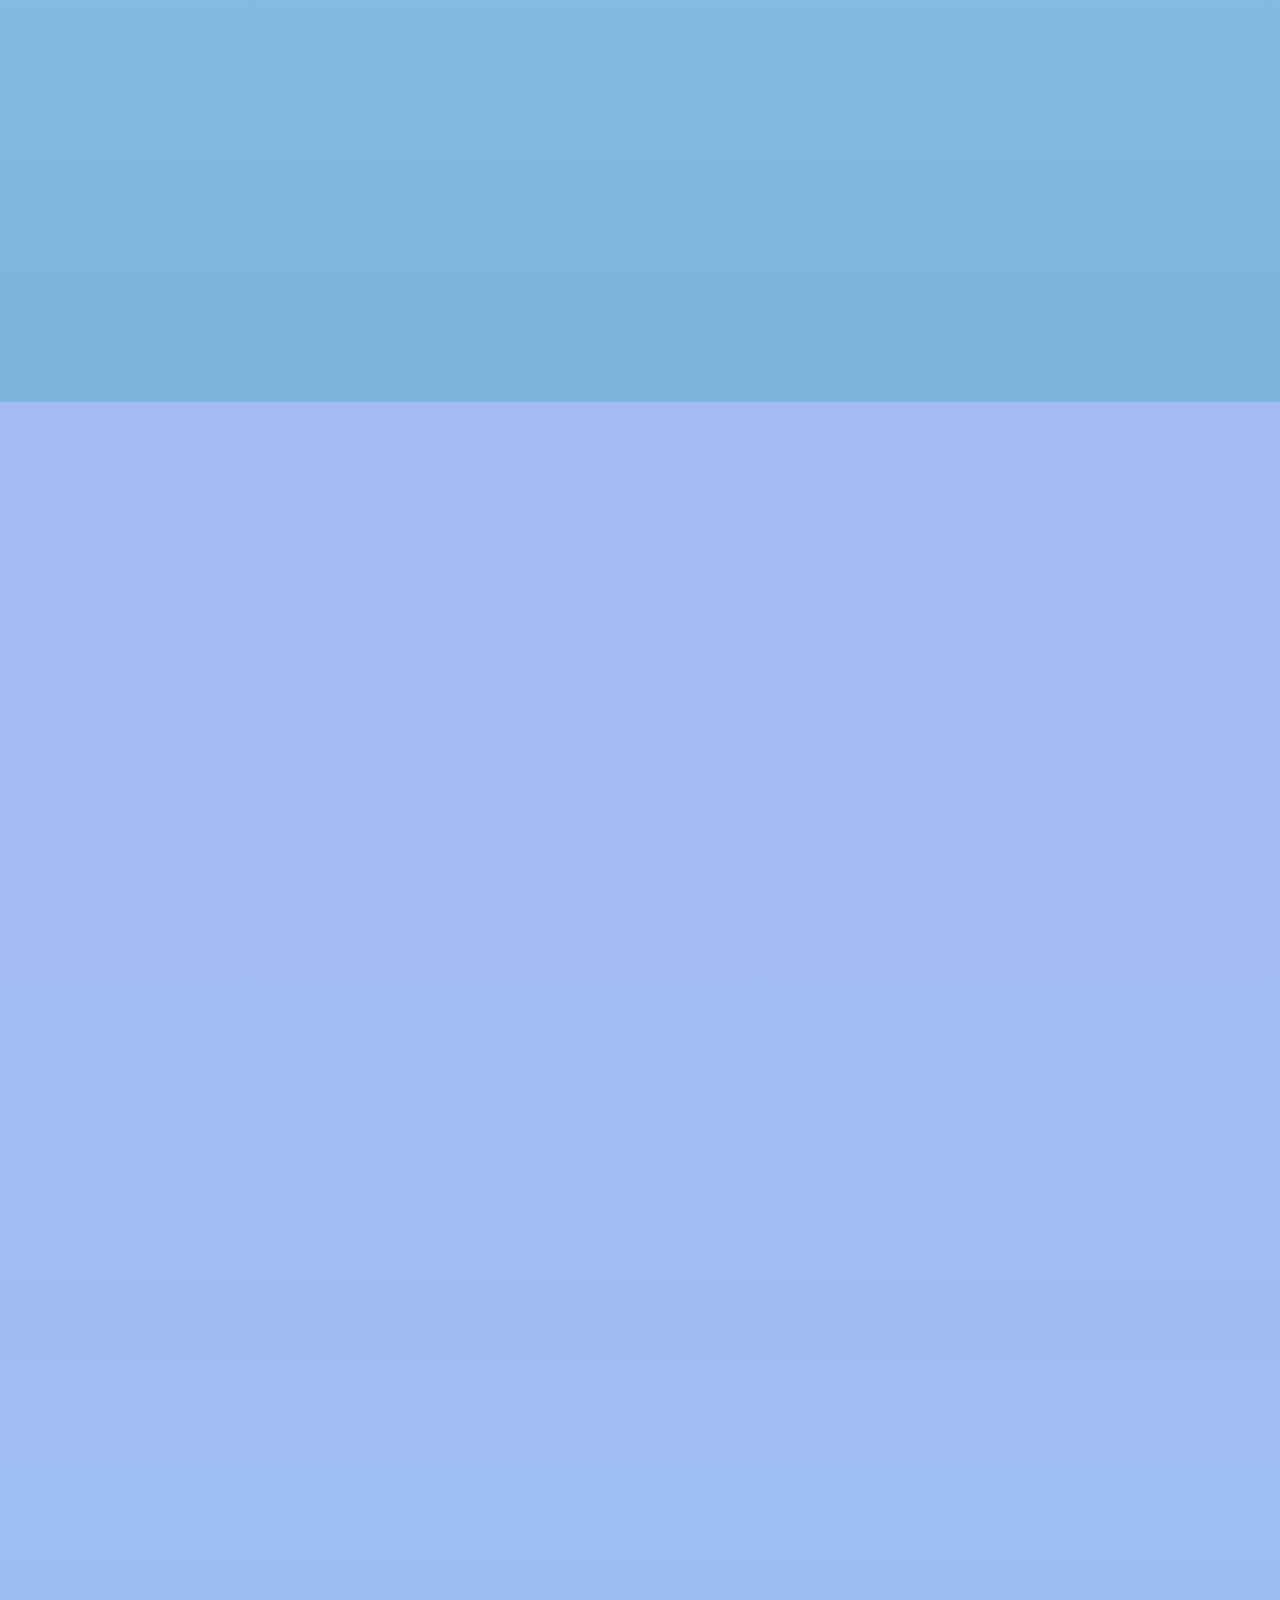
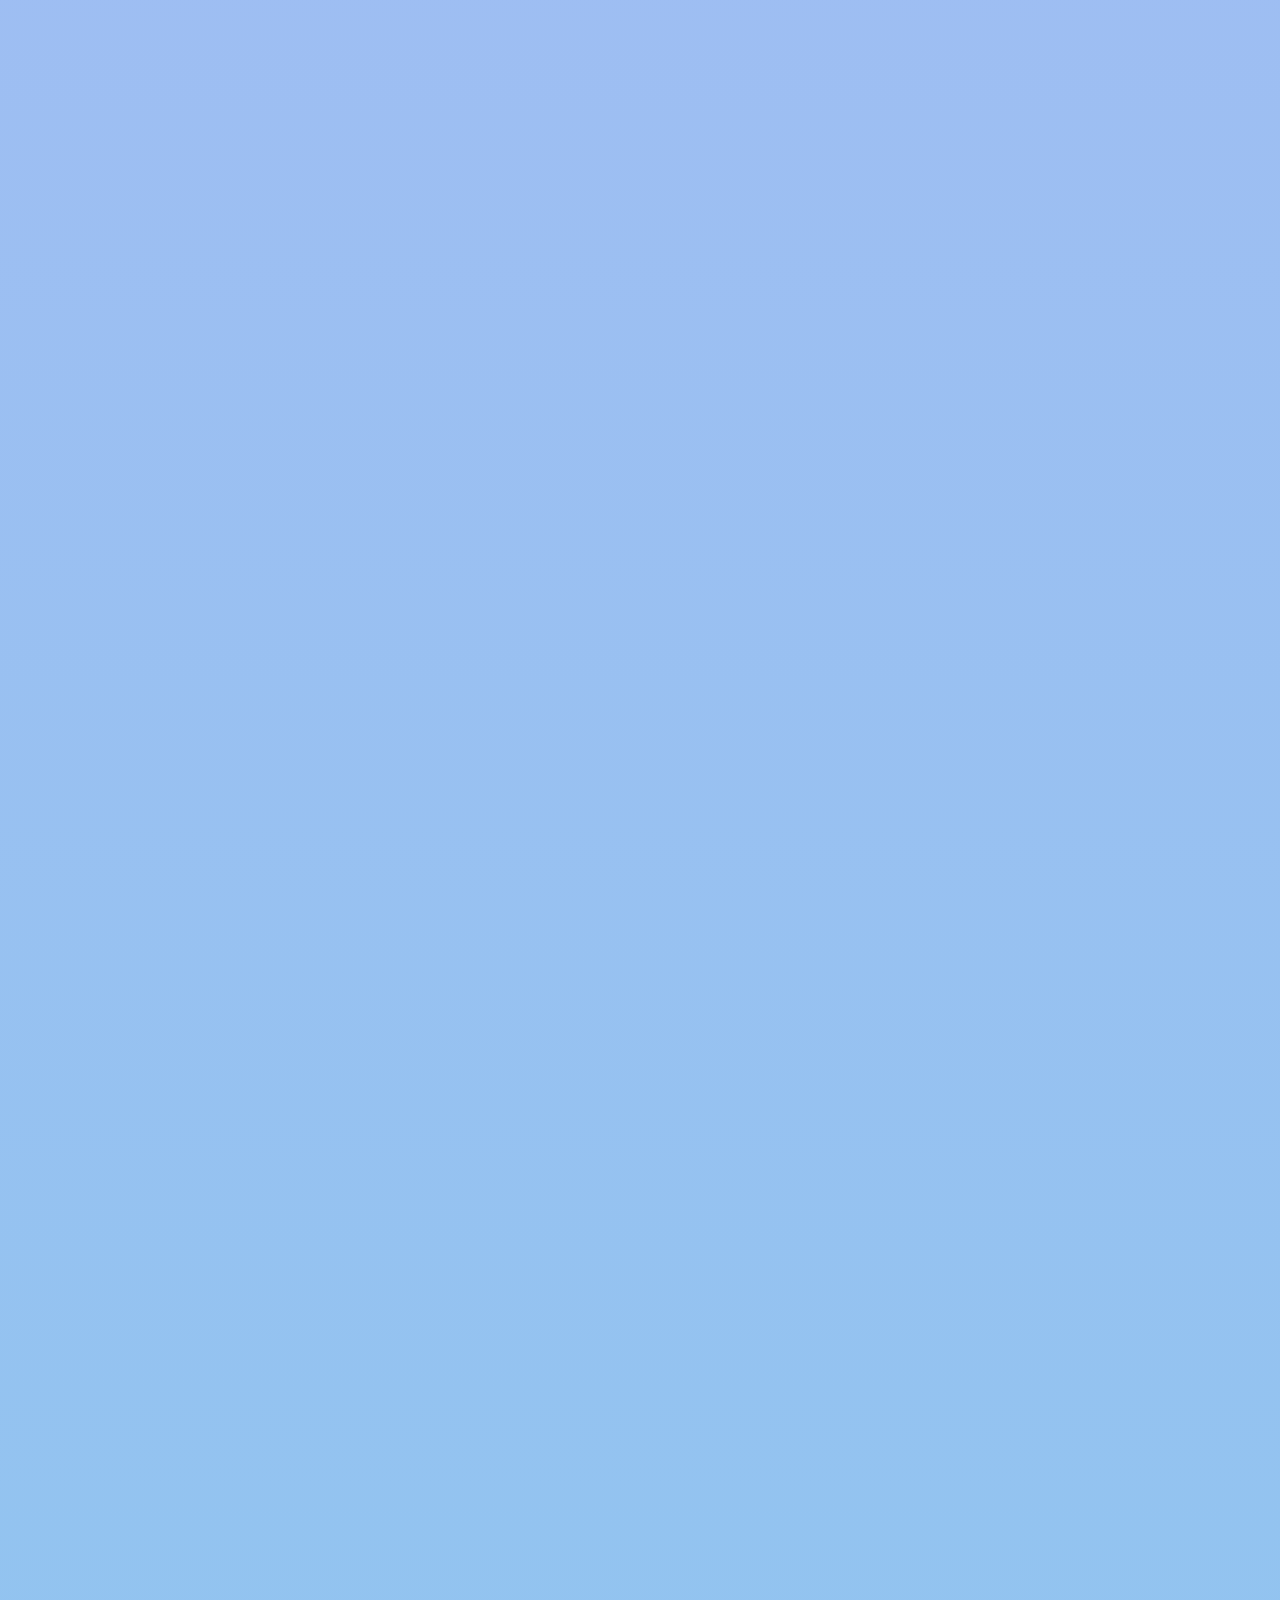
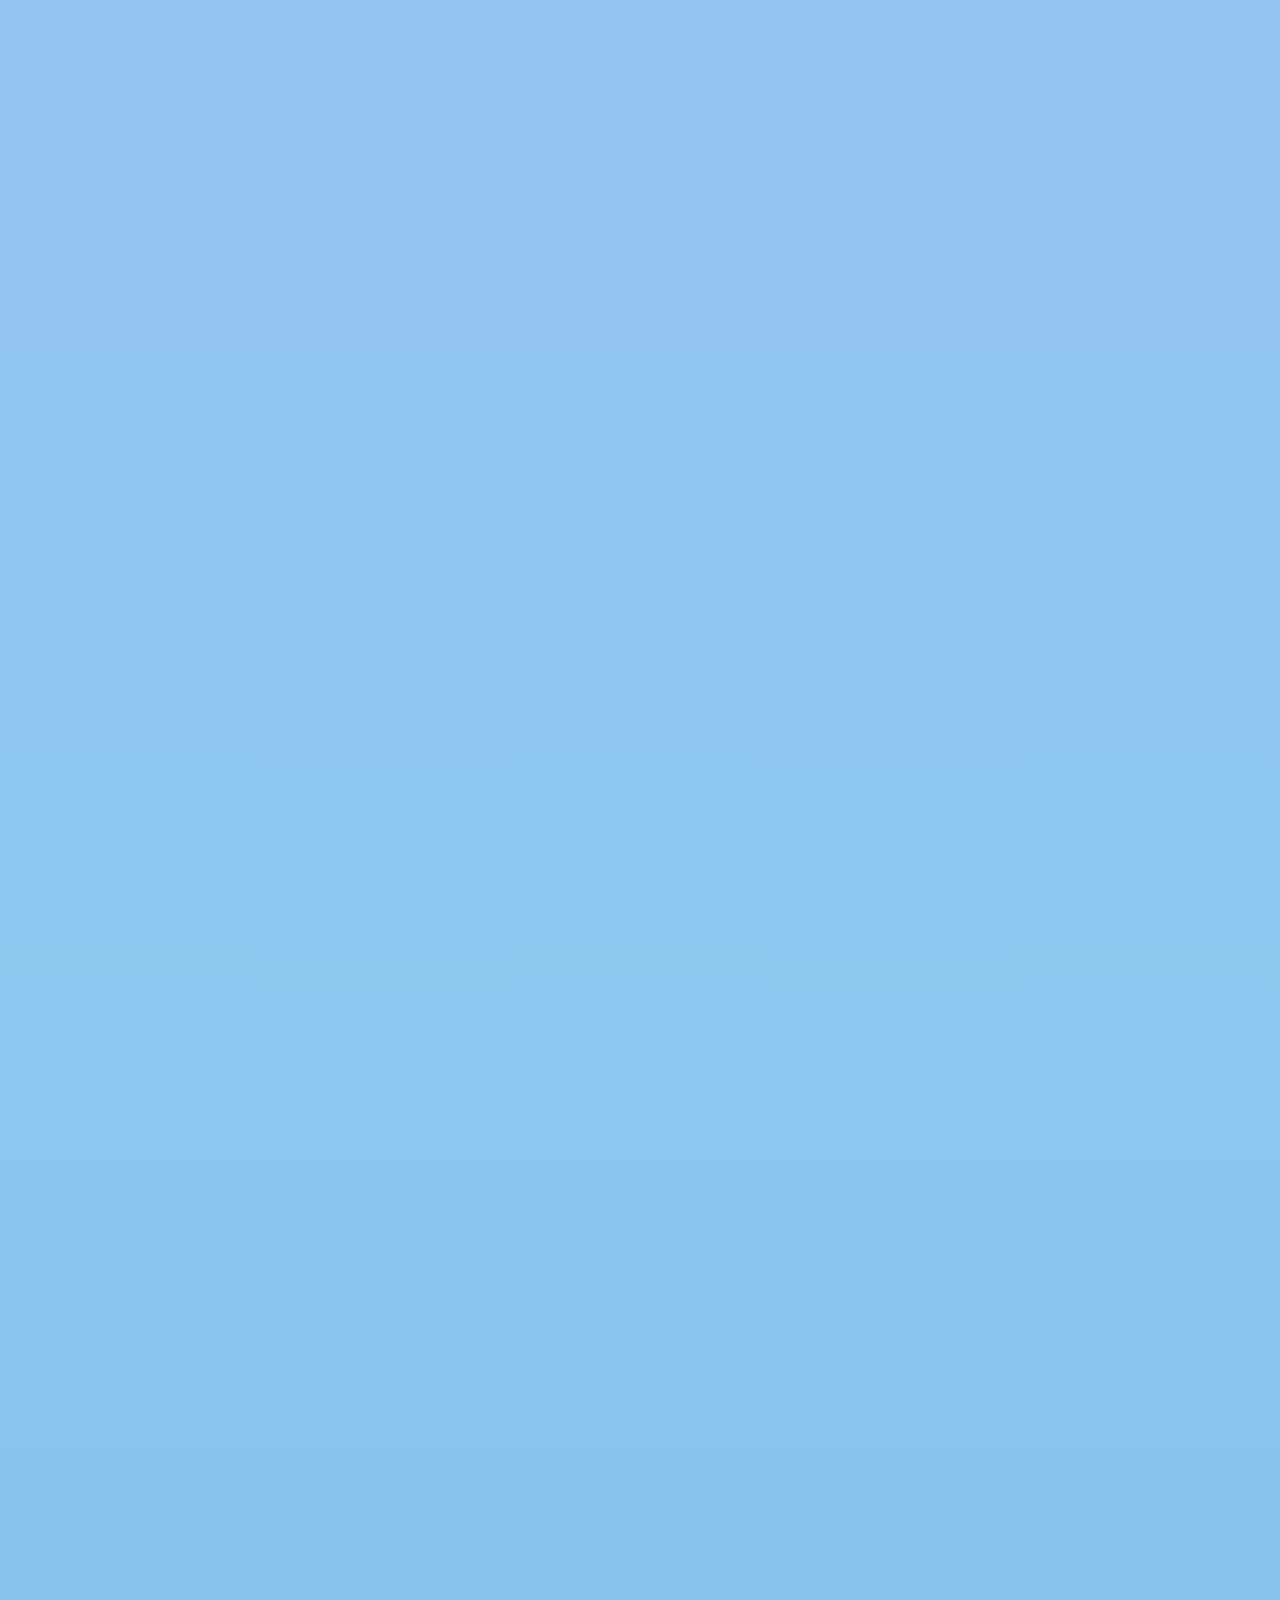
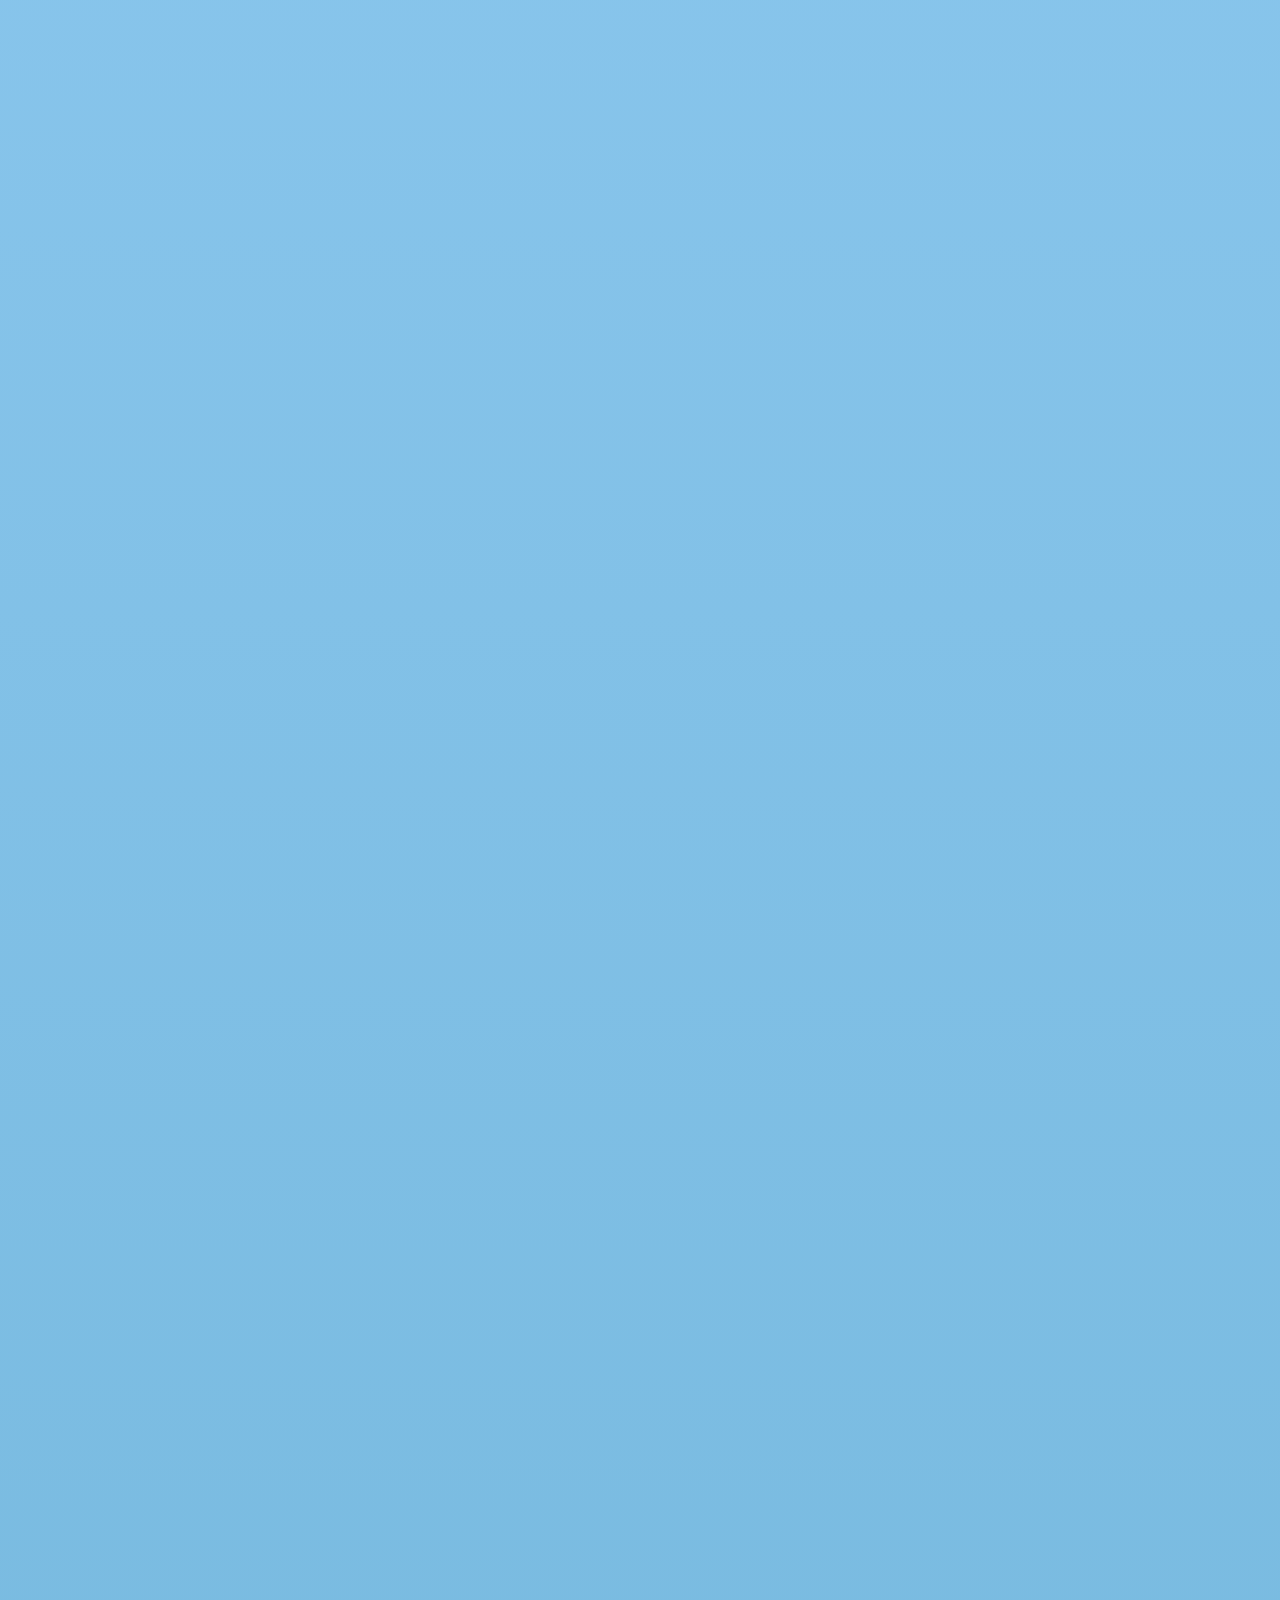
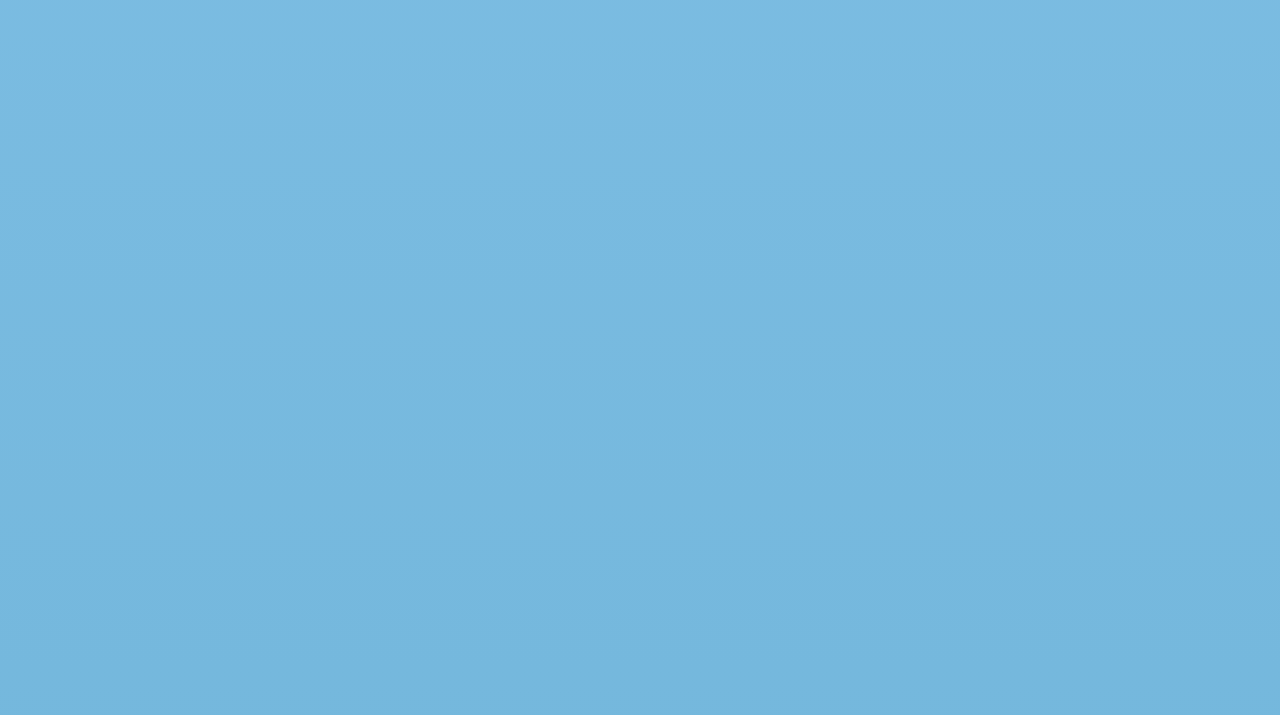
==== commit 5f6d738f: "content: the other machines, and stop lying about the rice added a fourth card to the kernel section" ====
--- a/index.html
+++ b/index.html
@@ -230,47 +230,54 @@
           <div class="glass-panel">
             <h3>Compiled here, all of it WAW</h3>
             <p>
-              Gentoo builds from source, so basically nothing on this machine arrived
-              as somebody else's binary. 1259 packages, every one of them compiled
-              on this desk against this exact cpu.
+              gentoo builds everything from source, so almost nothing on this box
+              showed up as somebody else's binary. 1259 packages, all of them built
+              right here against this exact cpu.
             </p>
             <ul class="feature-list">
-              <li><svg class="li-arrow"><use href="#aero-arrow"/></svg><code>-march=native -O2 -pipe</code> — built for a 9800X3D, portable to nothing &lt;3</li>
+              <li><svg class="li-arrow"><use href="#aero-arrow"/></svg><code>-march=native -O2 -pipe</code>, so it runs great here and would probably explode anywhere else &lt;3</li>
               <li><svg class="li-arrow"><use href="#aero-arrow"/></svg><code>desktop/plasma</code> profile, gcc 15.3.0</li>
-              <li><svg class="li-arrow"><use href="#aero-arrow"/></svg>OpenRC, no systemd. shell scripts i can actually read</li>
-              <li><svg class="li-arrow"><use href="#aero-arrow"/></svg>USE flags decide what gets compiled IN, so unused features never ship</li>
-              <li><svg class="li-arrow"><use href="#aero-arrow"/></svg>a big update is a couple of hours of fans. that's the rent</li>
+              <li><svg class="li-arrow"><use href="#aero-arrow"/></svg>openrc, no systemd. i can read the init scripts, that's the whole reason</li>
+              <li><svg class="li-arrow"><use href="#aero-arrow"/></svg>USE flags pick what gets compiled in, so stuff i don't use never gets built</li>
+              <li><svg class="li-arrow"><use href="#aero-arrow"/></svg>a big update is two hours of fan noise. that's the deal you sign lol</li>
             </ul>
           </div>
           <div class="glass-panel">
             <h3>The kernel: distribution, on purpose</h3>
             <p>
-              I run <code>gentoo-kernel</code> — still compiled from source locally, just
-              configured by people smarter than me. I keep <code>gentoo-sources</code>
-              around for poking at, but it isn't what boots.
-            </p>
-            <p>
-              Hand-rolling a <code>.config</code> sounds cooler right up until the nvidia
-              module. it lives outside the tree and has to be rebuilt against every
-              single kernel bump, and a custom config turns each bump into a debugging
-              night instead of a reboot. i'd rather spend that time on things that
-              aren't yak shaving xD
+              i run <code>gentoo-kernel</code>. still compiled here, just configured
+              by people who know more than me. <code>gentoo-sources</code> is installed
+              for poking at but it's not what boots.
+            </p>
+            <p>
+              hand-rolling a config sounds way cooler until nvidia. that module sits
+              outside the tree and has to be rebuilt every single kernel bump, and a
+              custom config turns each one into a whole evening. i'd rather do
+              literally anything else xD
             </p>
           </div>
           <div class="glass-panel">
             <h3>What it actually taught me</h3>
             <p>
-              The useful lessons weren't the compiling. they were the times it broke:
+              none of the useful stuff came from compiling. it came from breaking it:
             </p>
             <ul class="feature-list">
-              <li><svg class="li-arrow"><use href="#aero-arrow"/></svg>a box with no syslog can't tell you why it froze. i ran without one for
-                months and every crash was a mystery until i fixed that</li>
-              <li><svg class="li-arrow"><use href="#aero-arrow"/></svg><code>vm.swappiness=180</code> is a tuning for machines with no ram. on 30GB it
-                just churns zram for nothing</li>
-              <li><svg class="li-arrow"><use href="#aero-arrow"/></svg><code>MAKEOPTS="-j16"</code> with <code>--jobs=4</code> is 64 compilers at once. that
-                is how you OOM your own desktop mid-update lol</li>
-              <li><svg class="li-arrow"><use href="#aero-arrow"/></svg>a black screen usually isn't the gpu dying, it's the desktop shell
-                having died and nothing bothering to restart it</li>
+              <li><svg class="li-arrow"><use href="#aero-arrow"/></svg>a box with no syslog can't tell you anything about why it froze. i went months like that debugging the same freeze over and over</li>
+              <li><svg class="li-arrow"><use href="#aero-arrow"/></svg><code>vm.swappiness=180</code> is advice for machines with no ram. i have 30GB. it was just churning zram for fun</li>
+              <li><svg class="li-arrow"><use href="#aero-arrow"/></svg><code>-j16</code> and <code>--jobs=4</code> is 64 compilers at the same time, which is a great way to OOM your own desktop mid-update lol</li>
+              <li><svg class="li-arrow"><use href="#aero-arrow"/></svg>black screen is almost never the gpu. it's plasmashell dying and nothing bringing it back</li>
+            </ul>
+          </div>
+          <div class="glass-panel">
+            <h3>The other machines</h3>
+            <p>
+              gentoo is the daily driver but it isn't the only thing running here.
+            </p>
+            <ul class="feature-list">
+              <li><svg class="li-arrow"><use href="#aero-arrow"/></svg>the thinkpad runs <strong>xubuntu</strong>. it's old and it has 6GB, so xfce over kde every time — plasma on that thing is just cruel</li>
+              <li><svg class="li-arrow"><use href="#aero-arrow"/></svg>the server is plain <strong>ubuntu</strong>. boring on purpose. it has one job and i don't want it to be interesting</li>
+              <li><svg class="li-arrow"><use href="#aero-arrow"/></svg>debian and arch in vms when i'm testing something i don't want near the real install</li>
+              <li><svg class="li-arrow"><use href="#aero-arrow"/></svg>funny how the more i tune gentoo the more i appreciate the ubuntu box just booting every time</li>
             </ul>
           </div>
         </div>
@@ -371,6 +378,19 @@
             </p>
             <div class="tags"><span>obsidian</span><span>syncthing</span><span>claude</span></div>
           </div>
+          <div class="glass-panel">
+            <h3>the rules it runs on</h3>
+            <p>
+              the ai side isn't just "chat with it". there's a layer of my own rules
+              underneath that i keep adding to whenever it gets something wrong.
+            </p>
+            <ul class="feature-list">
+              <li><svg class="li-arrow"><use href="#aero-arrow"/></svg>every message gets rewritten into a proper brief before the model sees it. i type four words, it gets a paragraph</li>
+              <li><svg class="li-arrow"><use href="#aero-arrow"/></svg>the memory is files in the vault, synced across all three machines, so it doesn't matter which one i'm sat at</li>
+              <li><svg class="li-arrow"><use href="#aero-arrow"/></svg>when it gets something wrong i write the correction down as a rule, so the same mistake doesn't come back next week</li>
+              <li><svg class="li-arrow"><use href="#aero-arrow"/></svg>hooks block it from finishing while work's still owed, which is very rude and very effective lol</li>
+            </ul>
+          </div>
         </div>
       </div>
     </section>
@@ -566,9 +586,9 @@
           <div class="glass-panel">
             <h3>current rice</h3>
             <ul class="rice-list">
-              <li>kde plasma on x11, breeze mixed with the <strong>Sweet</strong> theme</li>
-              <li>colloid icons (purple, obviously) + bibata ice cursors</li>
-              <li>animated wallpapers — wallpaper engine's linux port, plus xwinwrap for the stubborn stuff</li>
+              <li>kde plasma on x11, breeze <strong>dark</strong> with a custom <strong>MonoRice</strong> colour scheme</li>
+              <li>went full monochrome — Win11-black-dark icons, plain breeze cursors. the purple era is over, it was very purple for a while &lt;3</li>
+              <li>animated wallpapers through xwinwrap, which is held together with hope</li>
               <li>fastfetch tuned until the output looked right, then never touched again lol</li>
             </ul>
           </div>
@@ -579,7 +599,7 @@
               their best. most of the ricing energy goes into making all three feel like
               one coherent setup instead of three random screens xD
             </p>
-            <div class="tags rice-tags"><span>kde</span><span>x11</span><span>sweet</span><span>280hz</span></div>
+            <div class="tags rice-tags"><span>kde</span><span>x11</span><span>mono</span><span>280hz</span></div>
           </div>
         </div>
       </div>
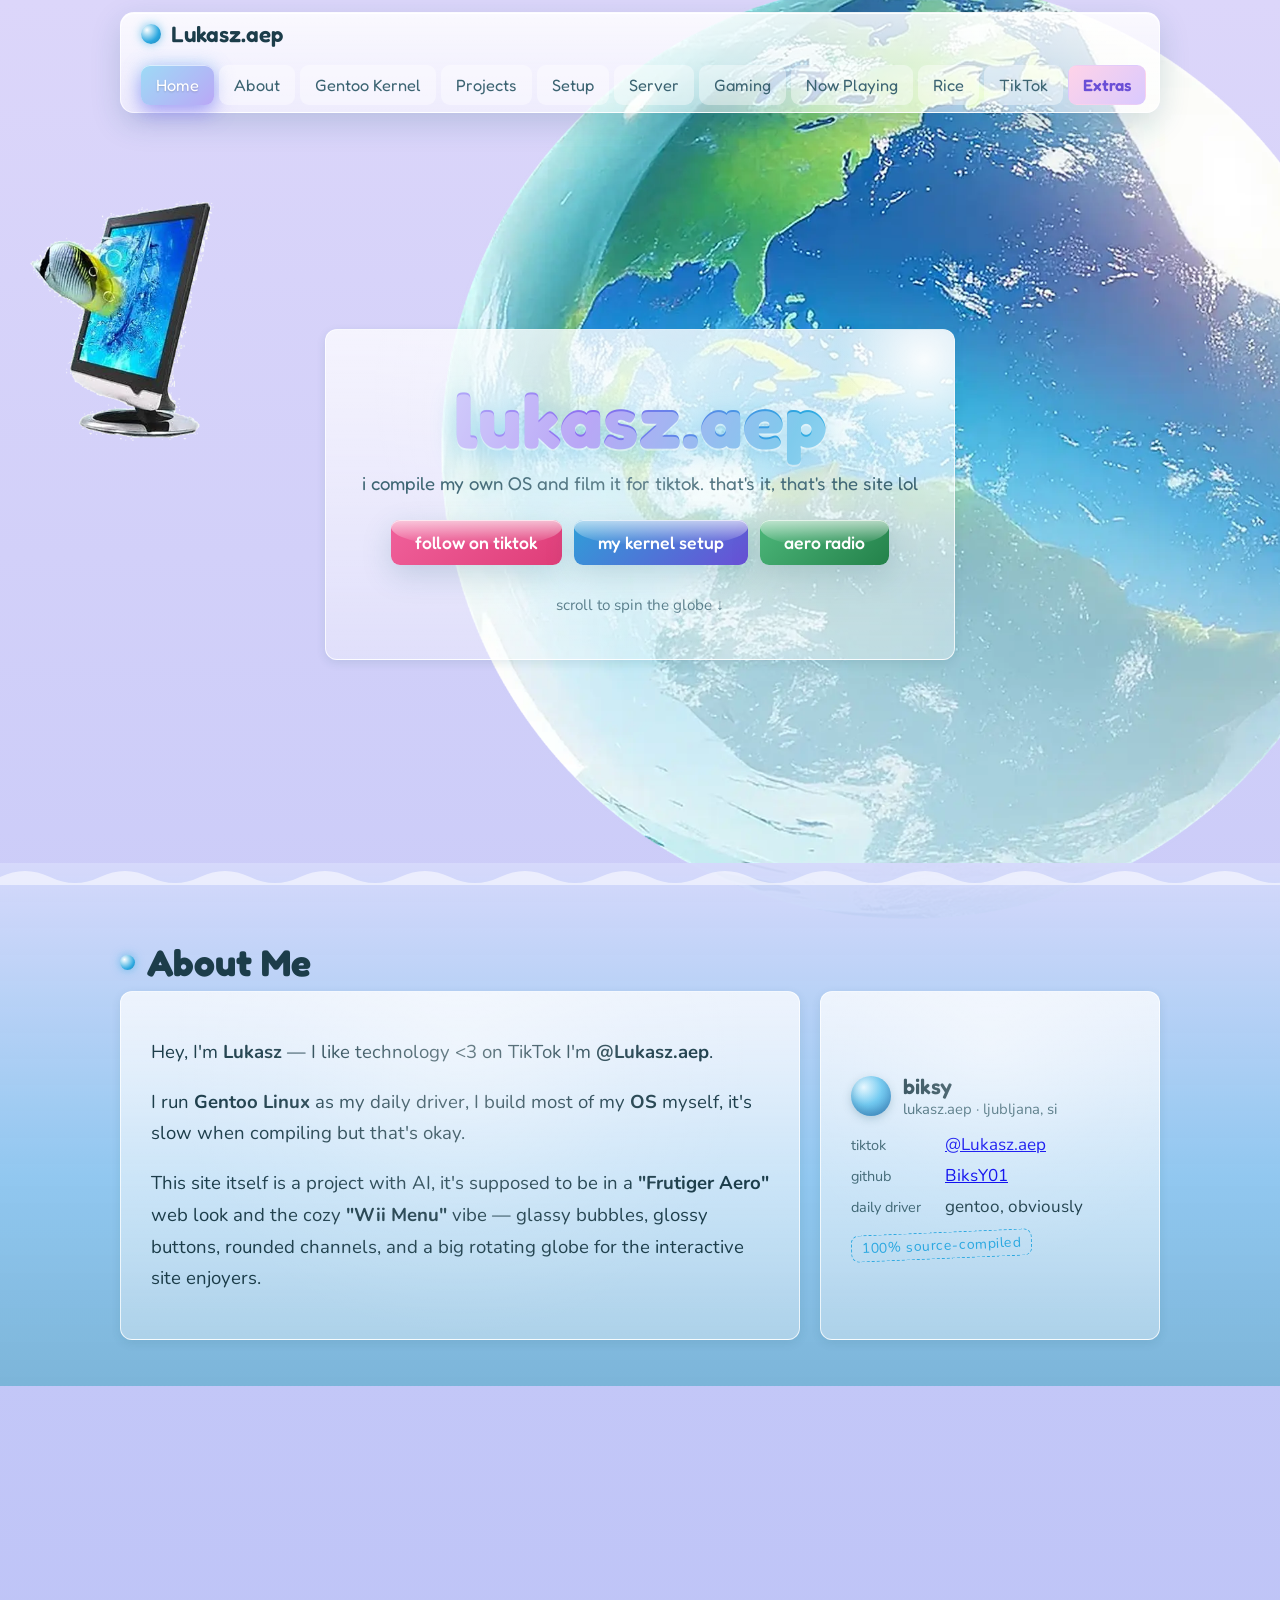
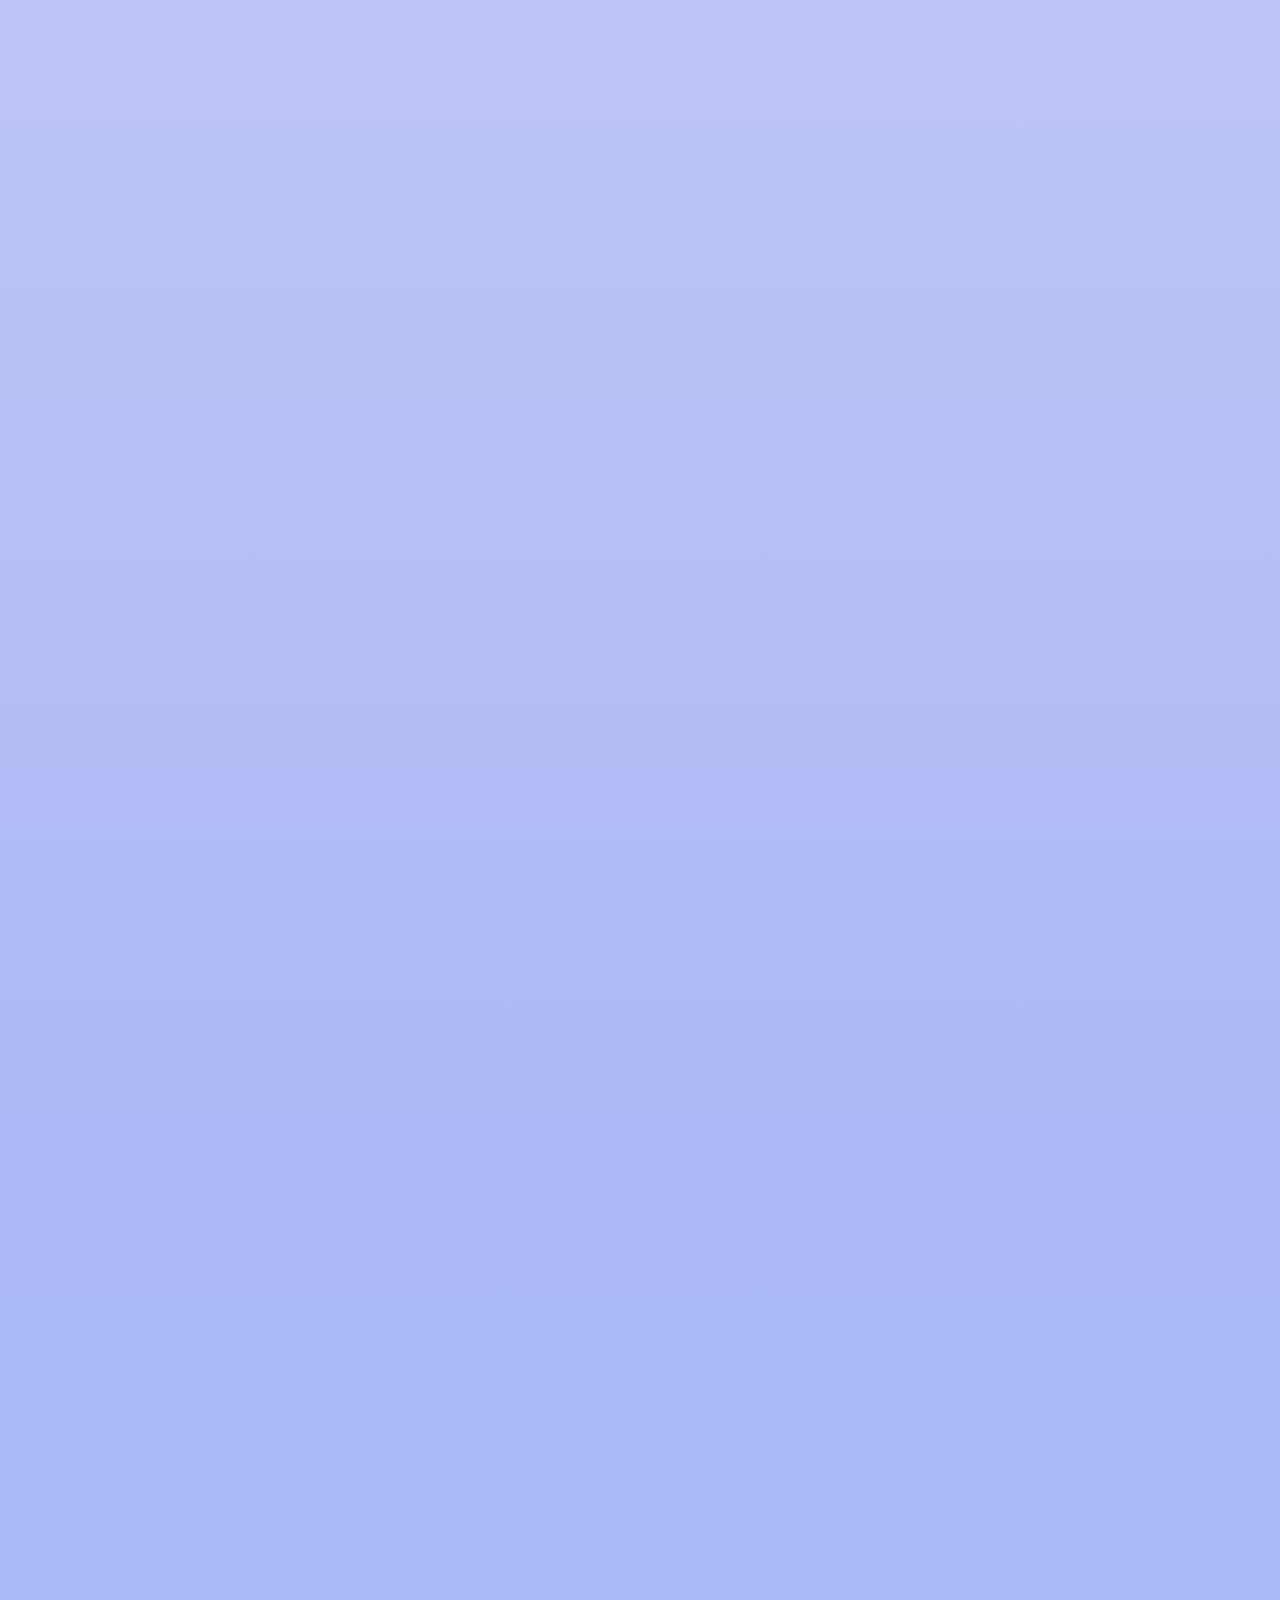
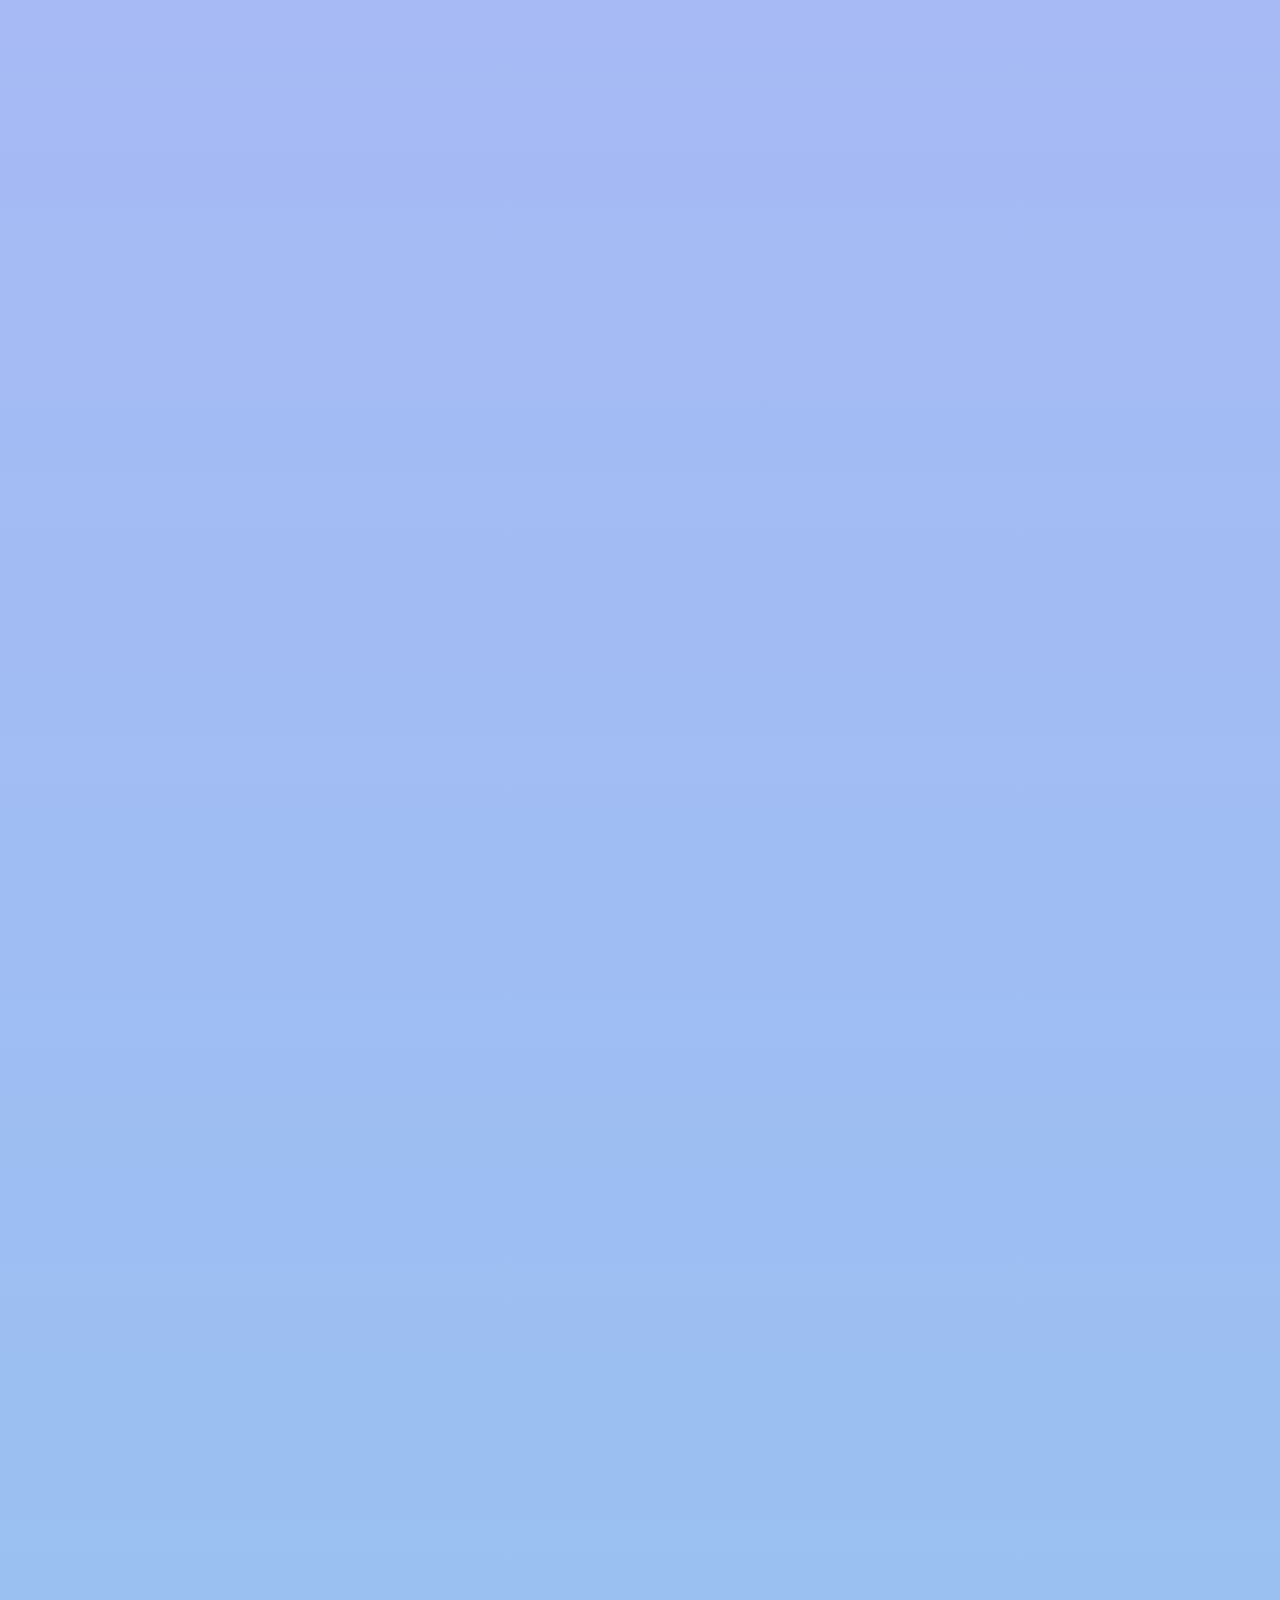
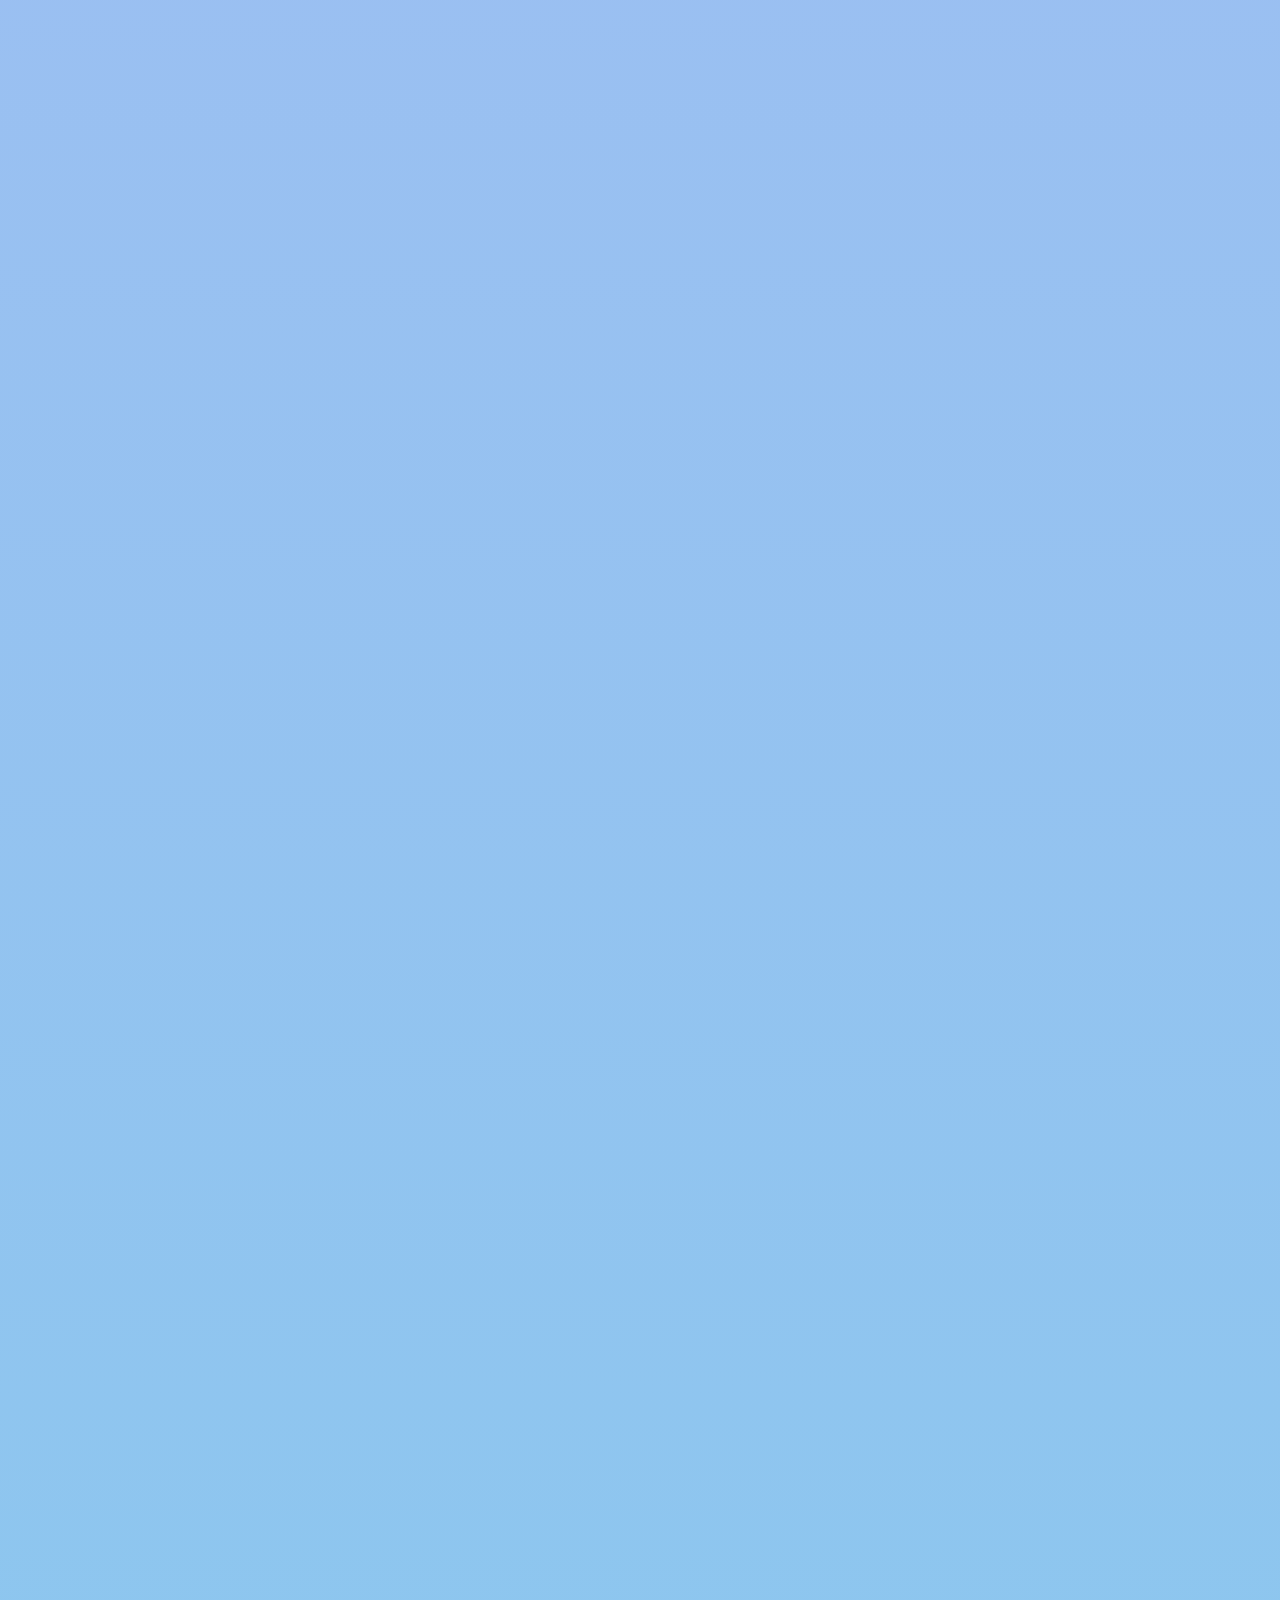
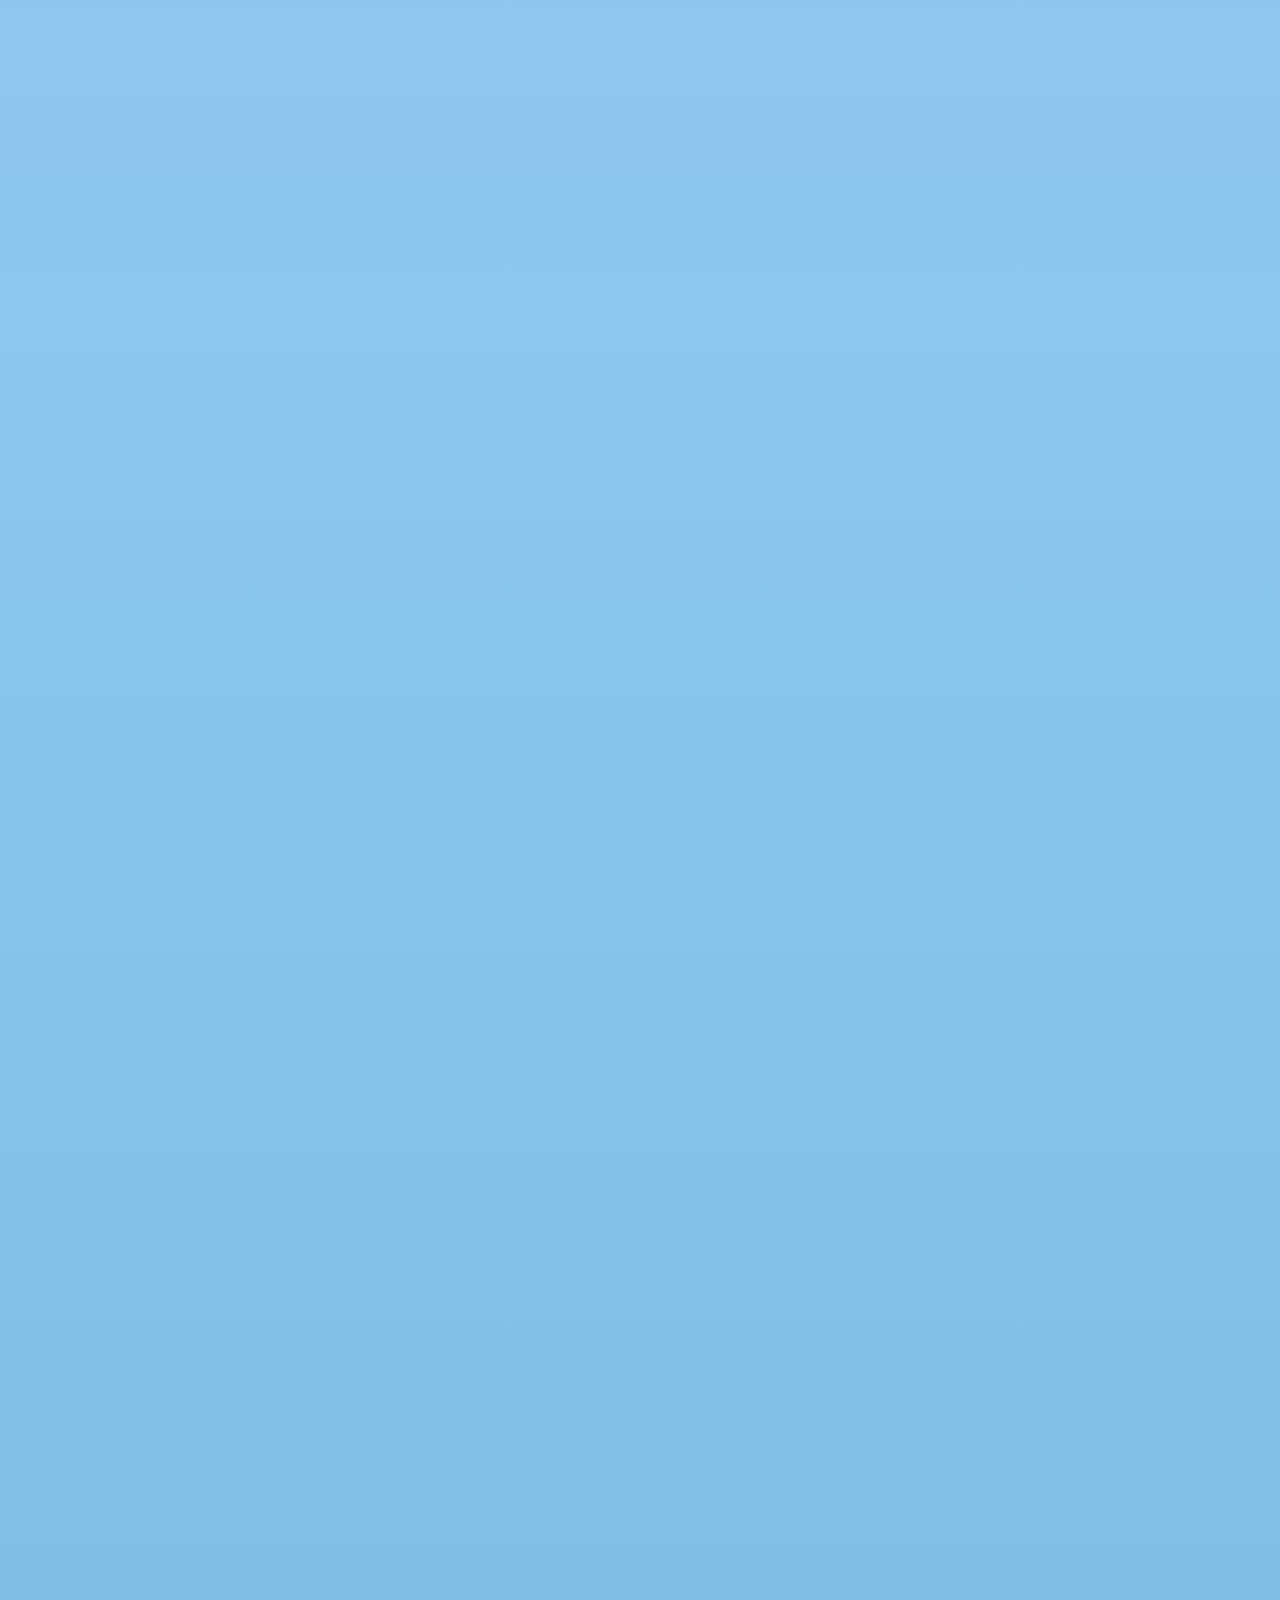
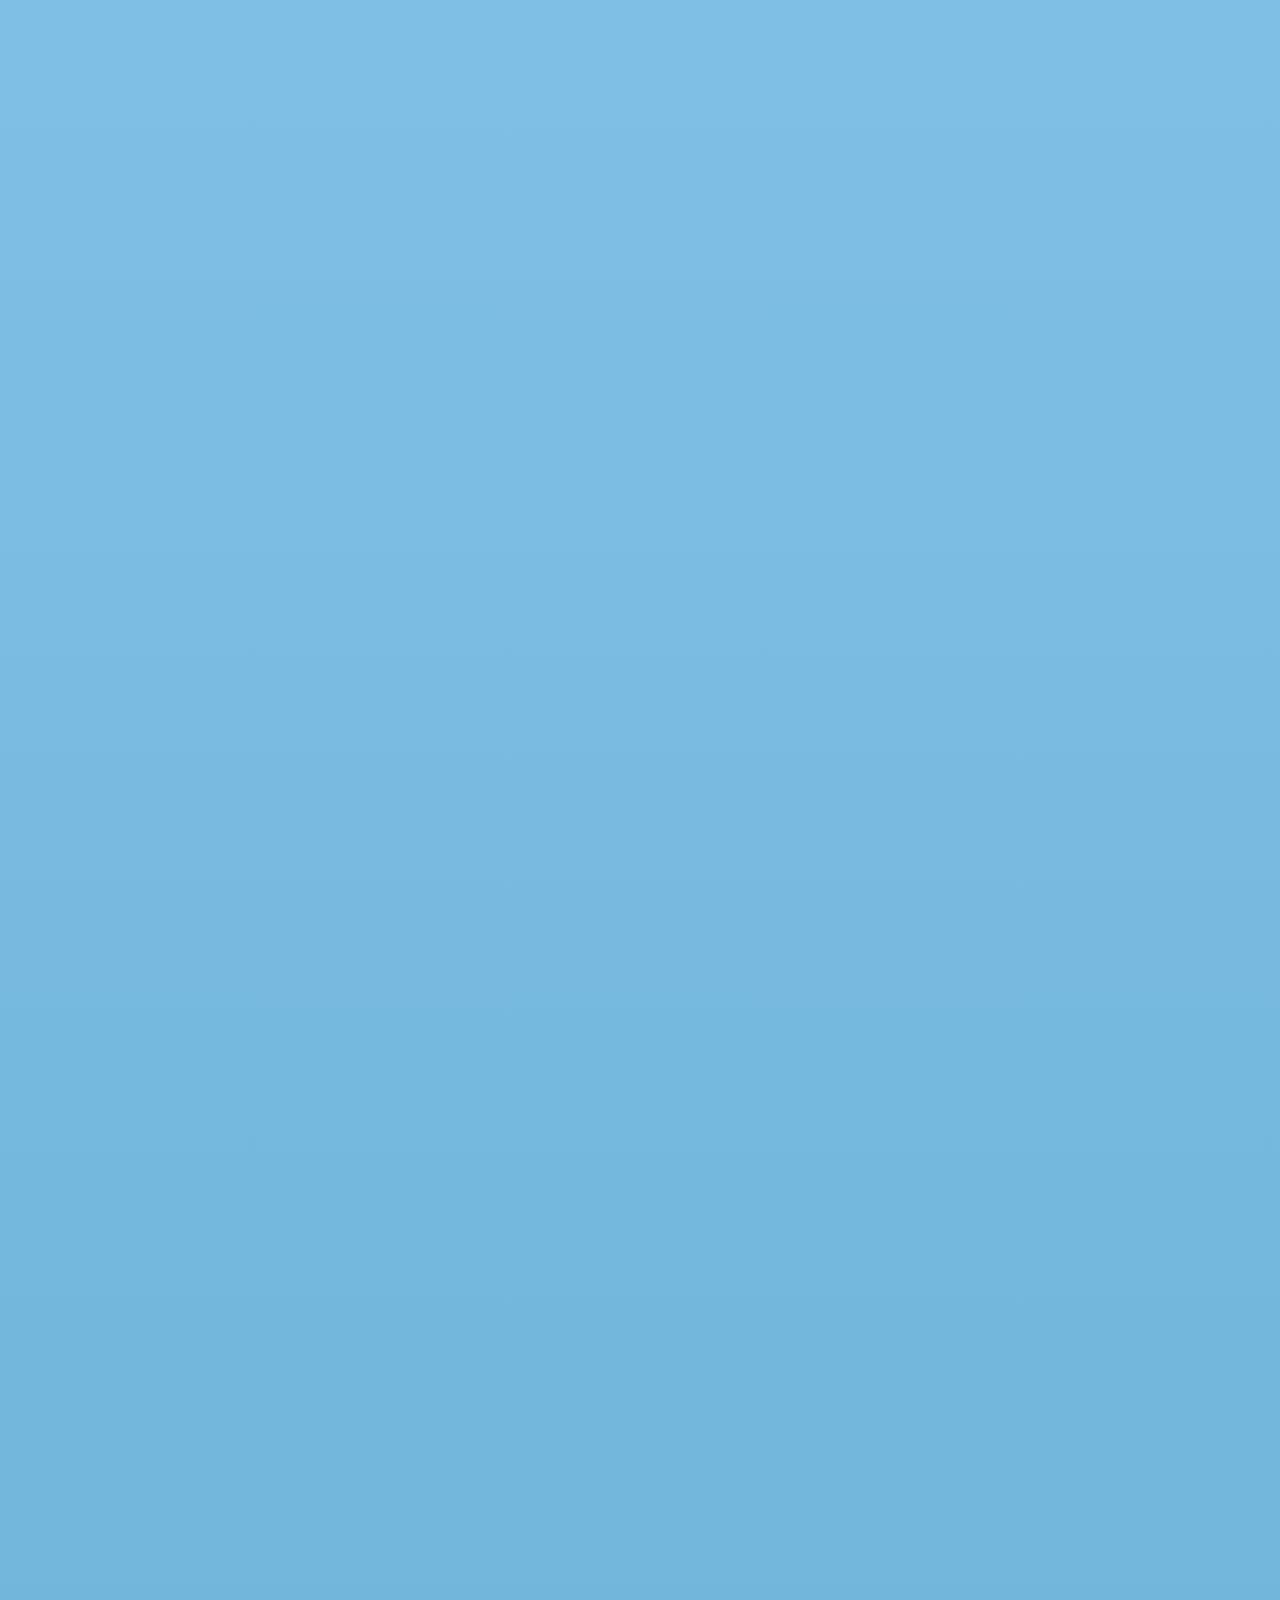
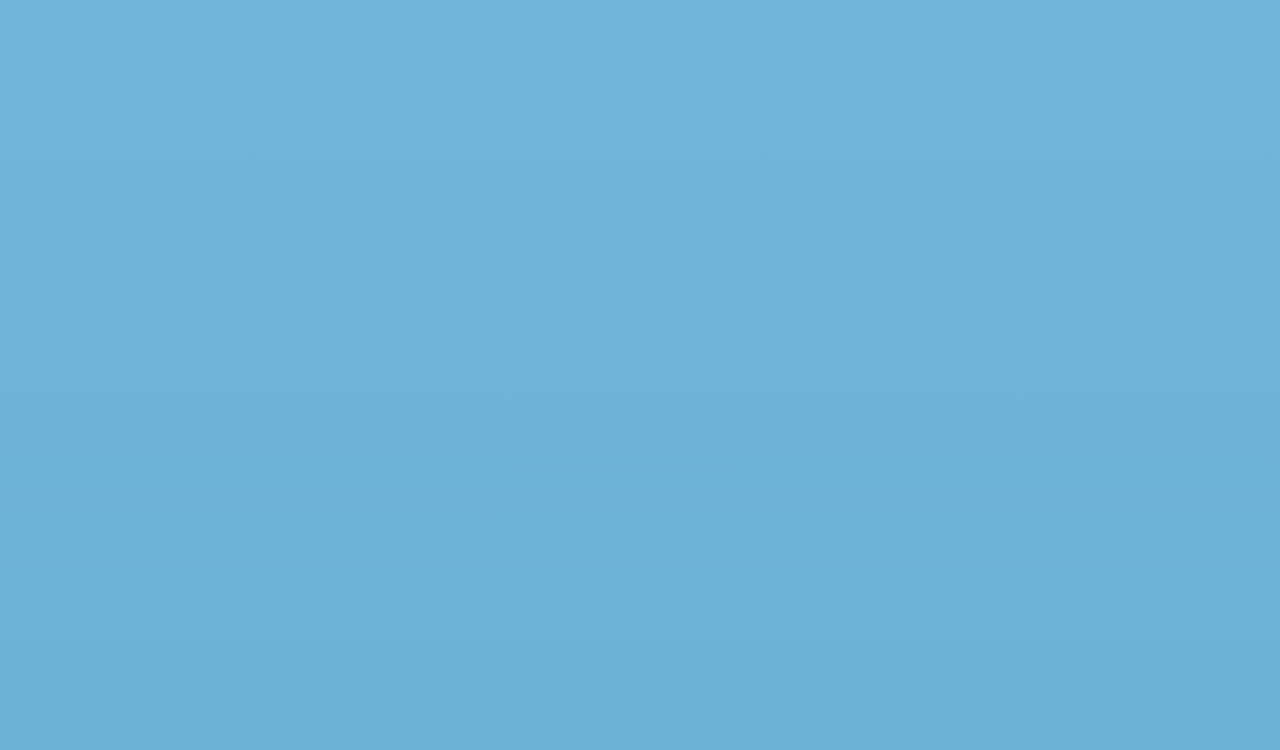
==== commit f955f997: "copy: that ubuntu line was an essay sentence, not mine "funny how the more i tune gentoo the more i " ====
--- a/index.html
+++ b/index.html
@@ -277,7 +277,7 @@
               <li><svg class="li-arrow"><use href="#aero-arrow"/></svg>the thinkpad runs <strong>xubuntu</strong>. it's old and it has 6GB, so xfce over kde every time — plasma on that thing is just cruel</li>
               <li><svg class="li-arrow"><use href="#aero-arrow"/></svg>the server is plain <strong>ubuntu</strong>. boring on purpose. it has one job and i don't want it to be interesting</li>
               <li><svg class="li-arrow"><use href="#aero-arrow"/></svg>debian and arch in vms when i'm testing something i don't want near the real install</li>
-              <li><svg class="li-arrow"><use href="#aero-arrow"/></svg>funny how the more i tune gentoo the more i appreciate the ubuntu box just booting every time</li>
+              <li><svg class="li-arrow"><use href="#aero-arrow"/></svg>the ubuntu box has never once made me open a terminal at 2am. gentoo manages that about monthly lol</li>
             </ul>
           </div>
         </div>
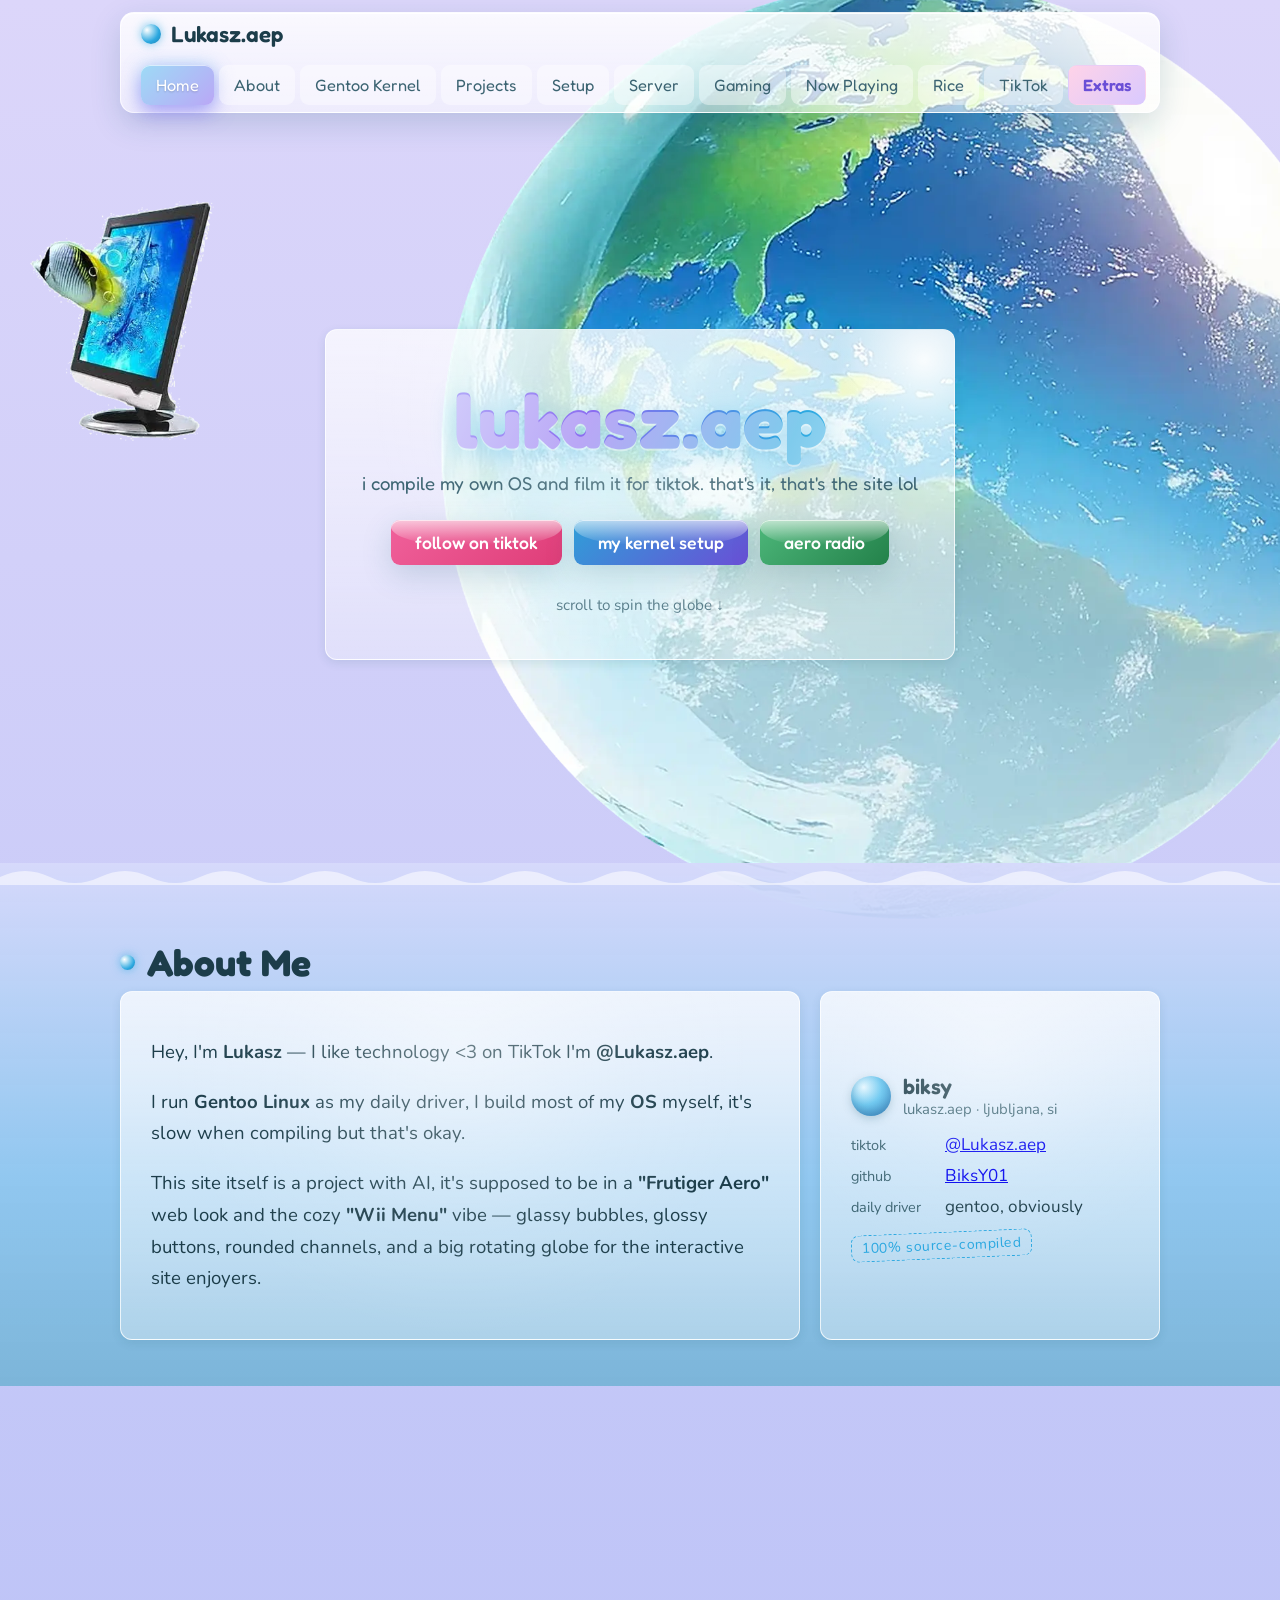
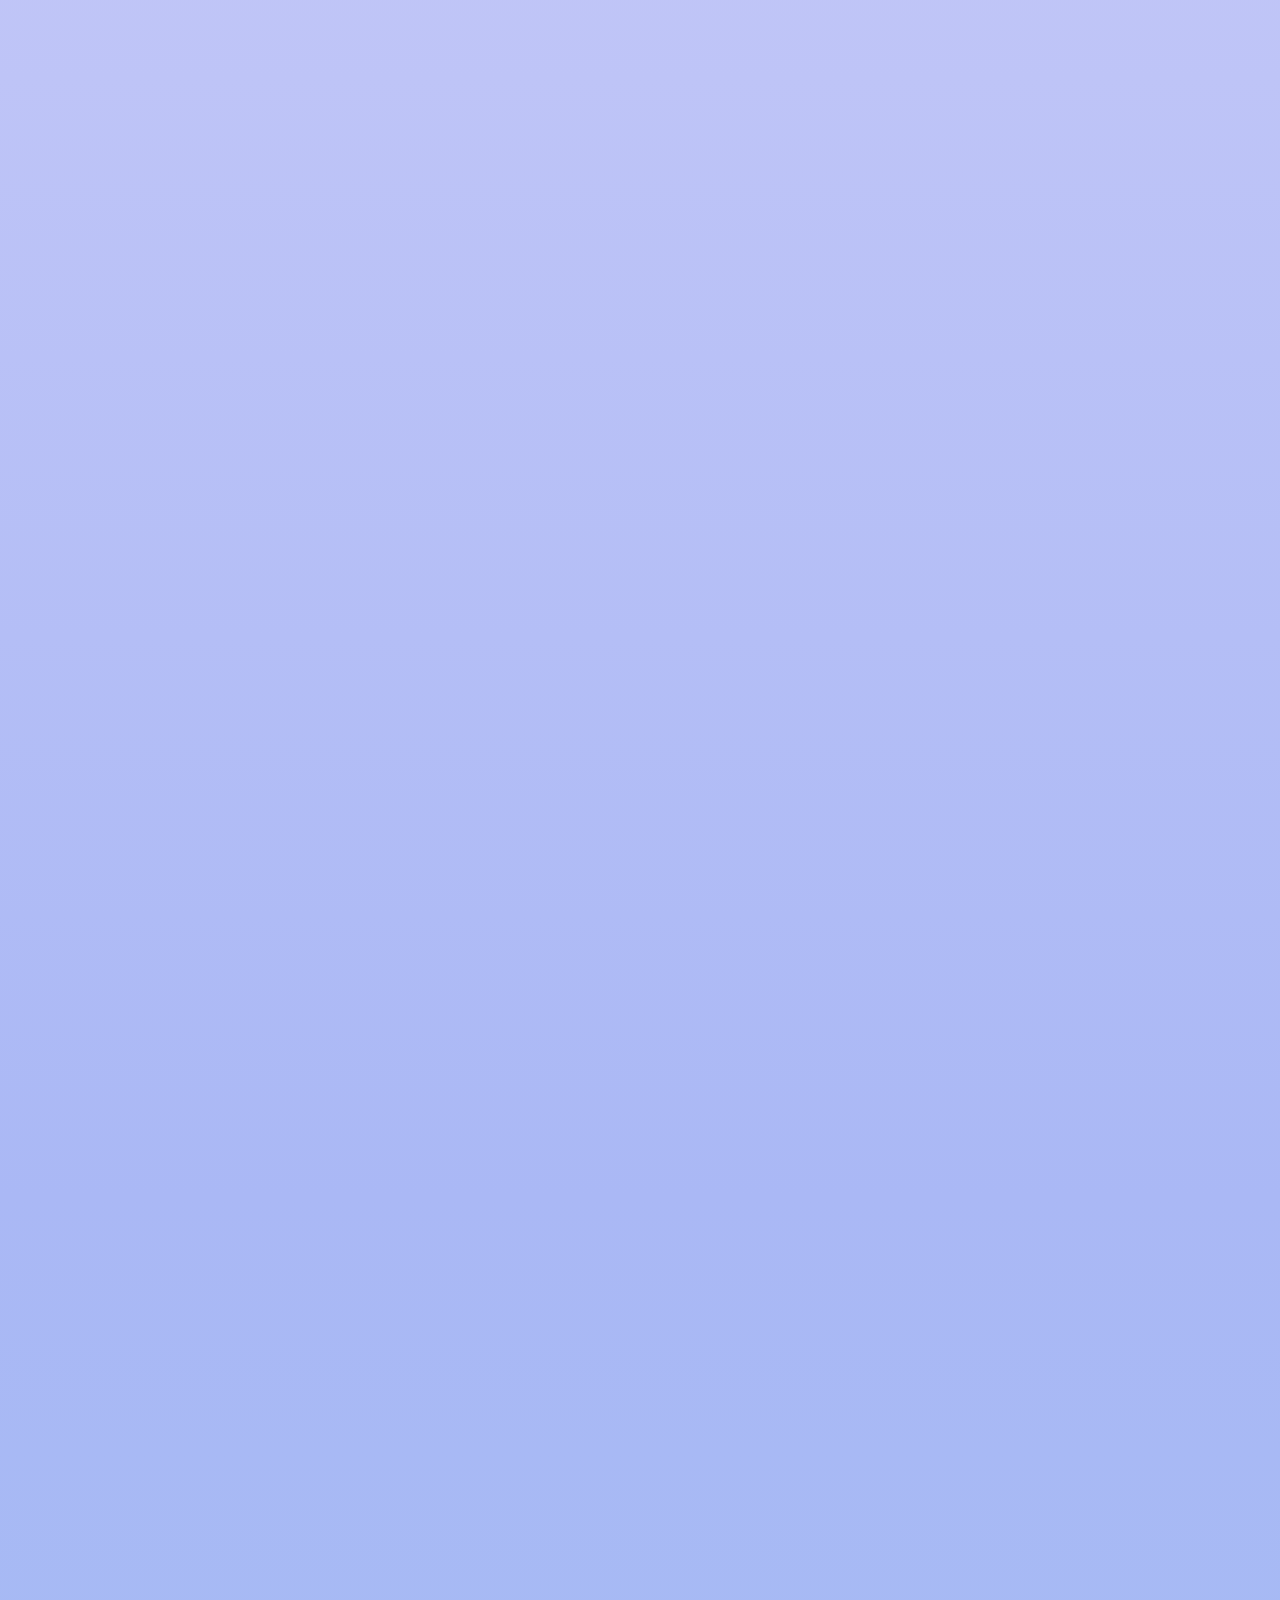
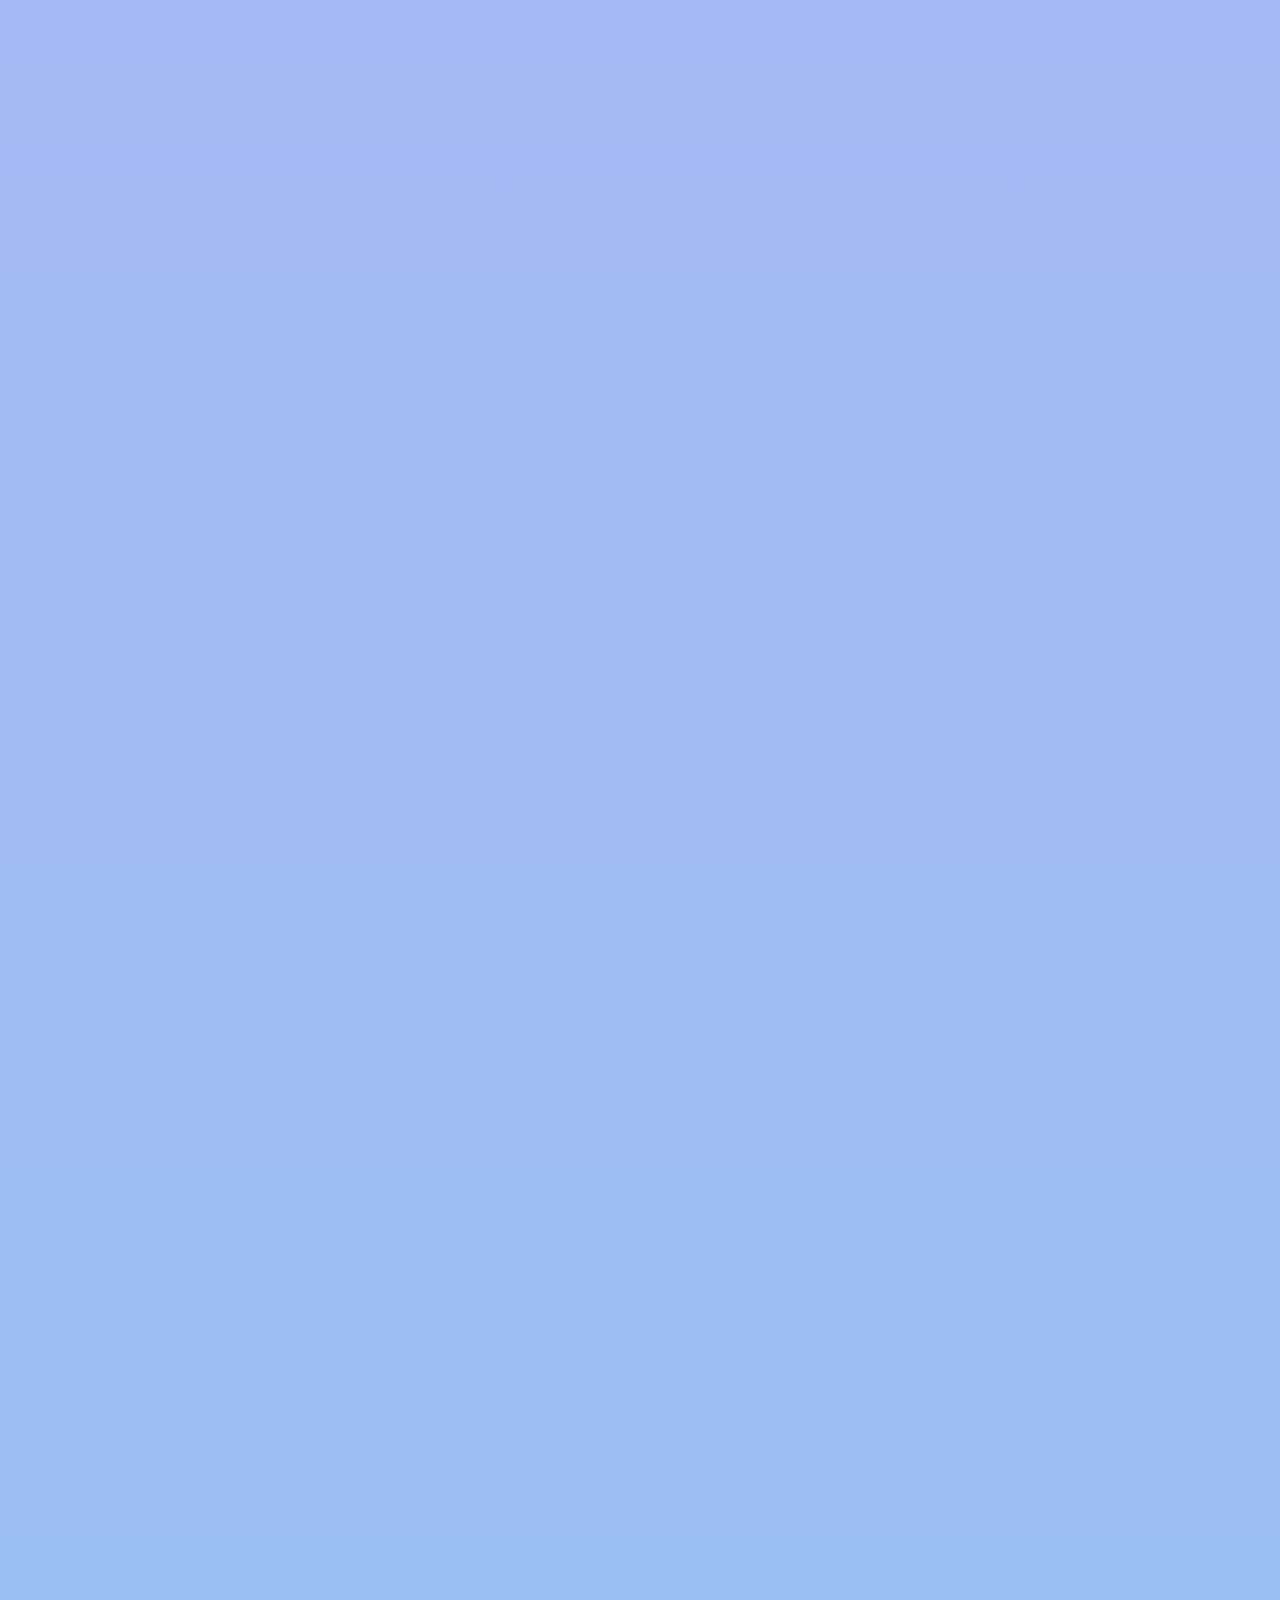
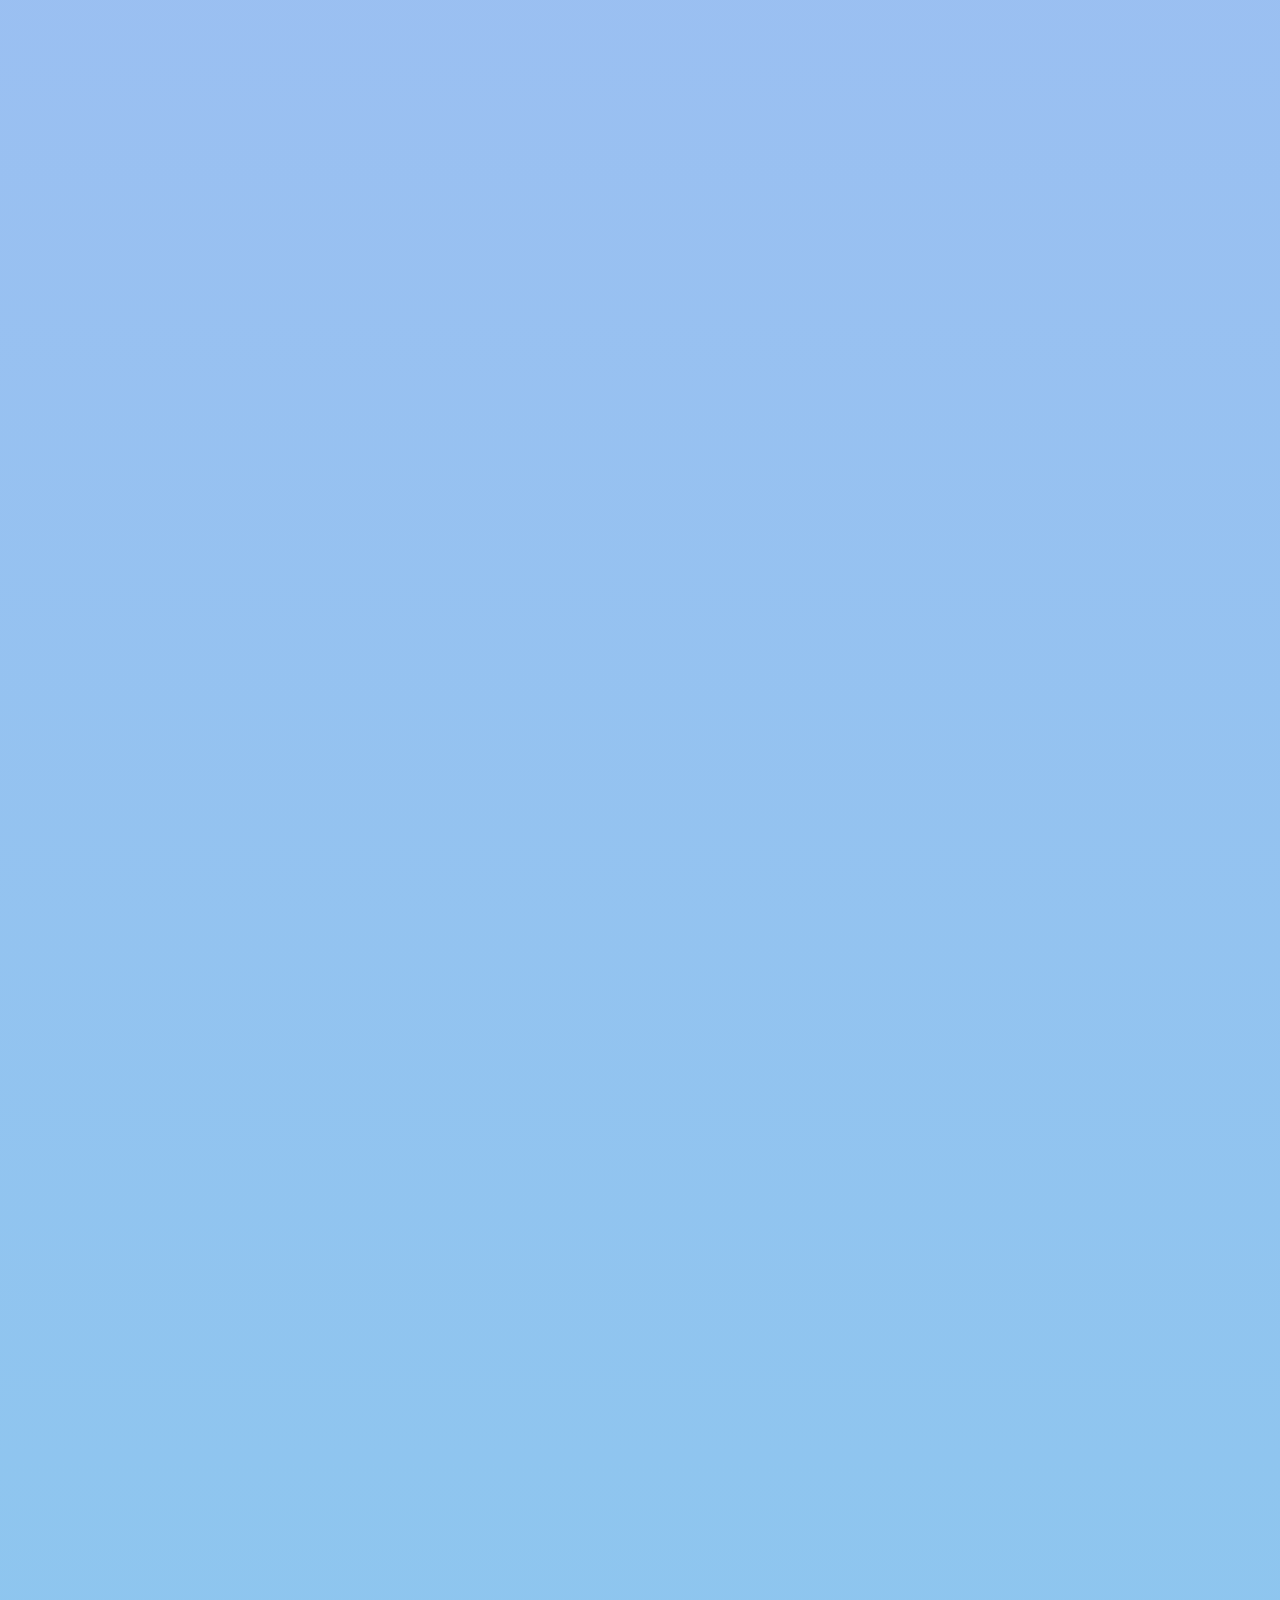
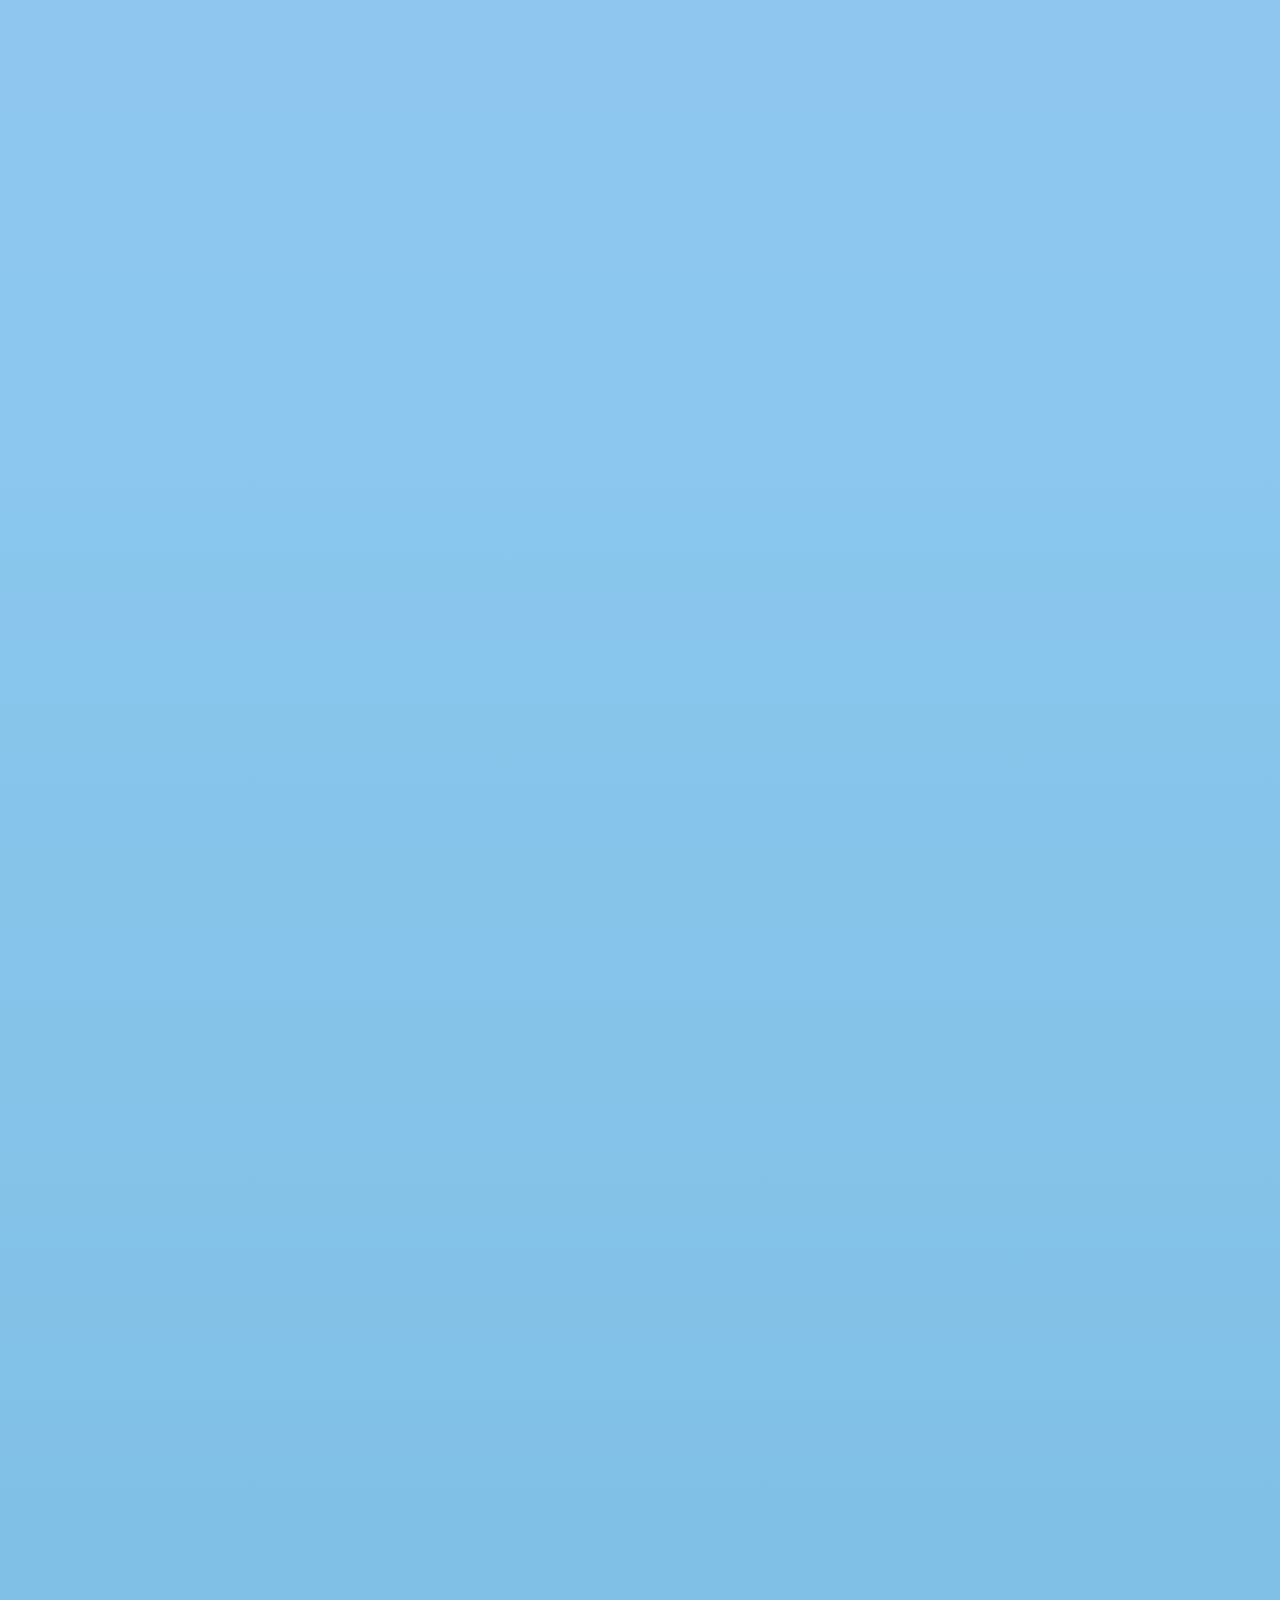
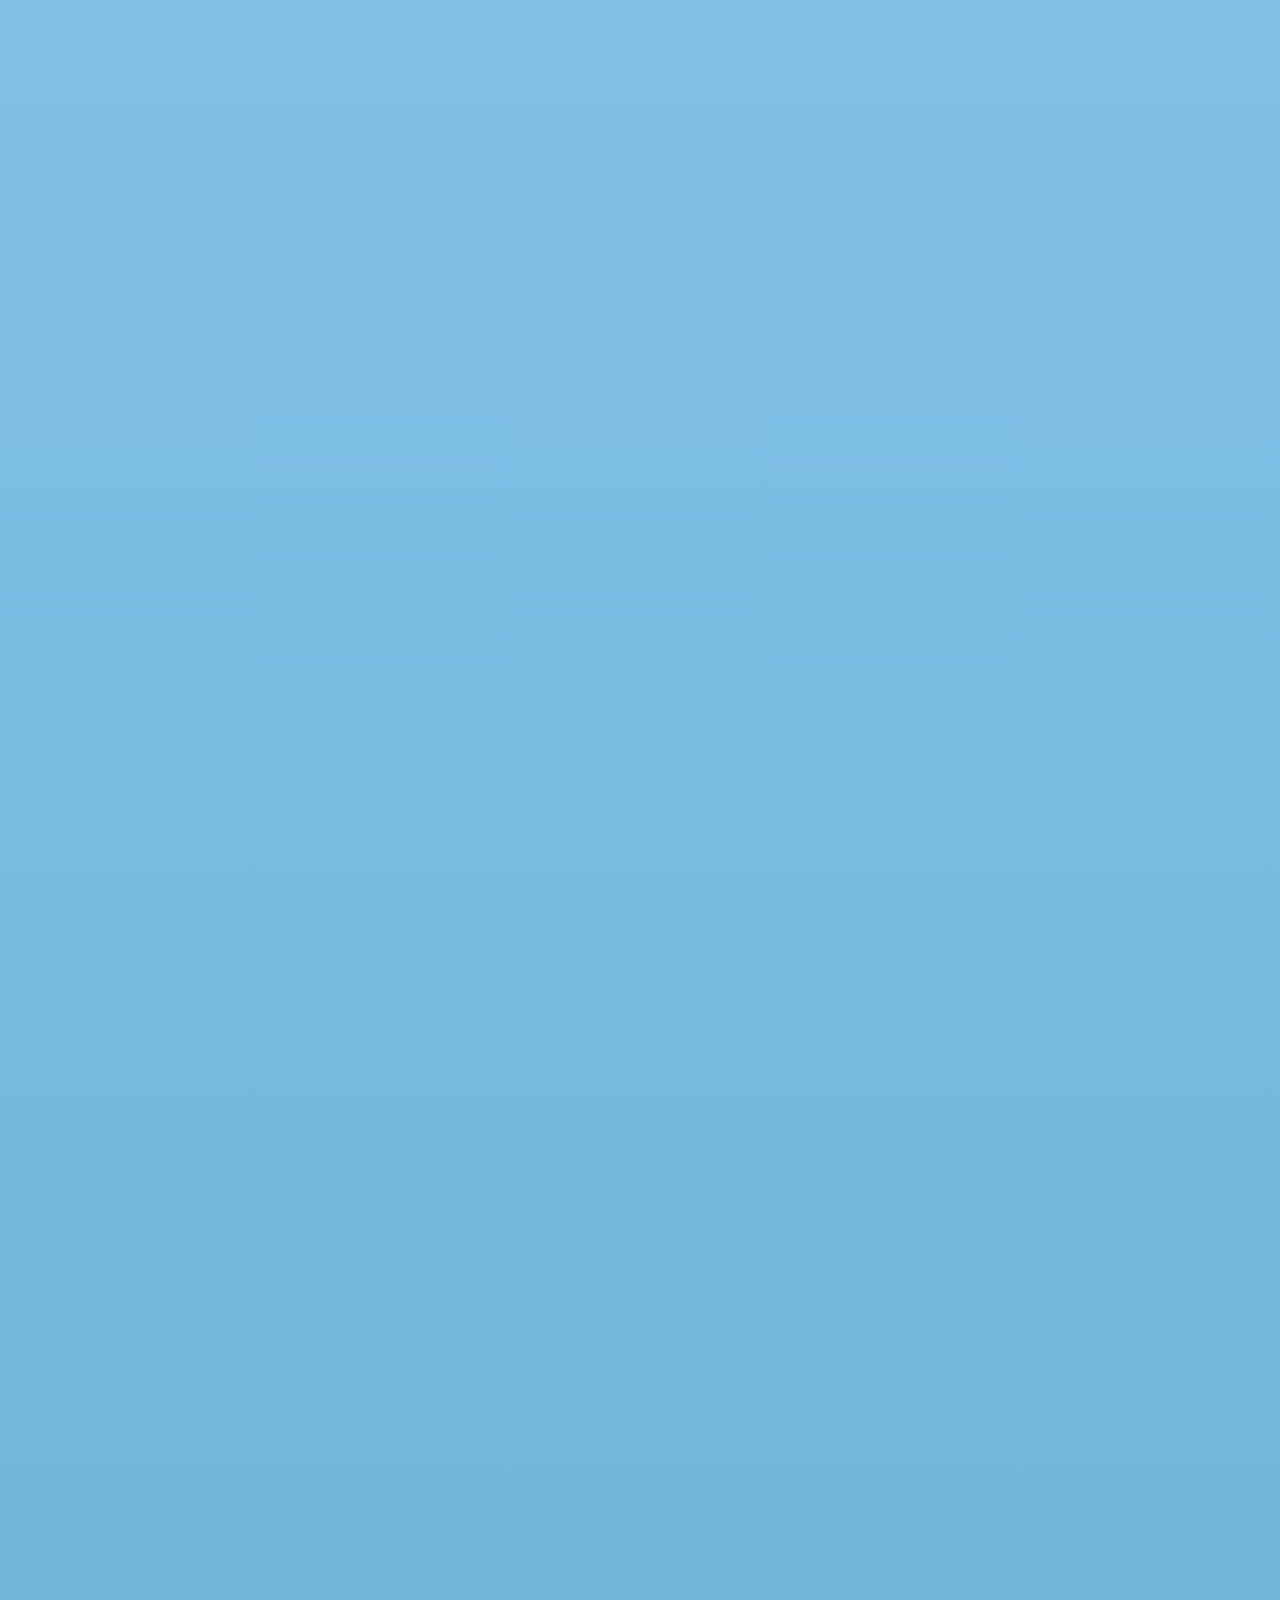
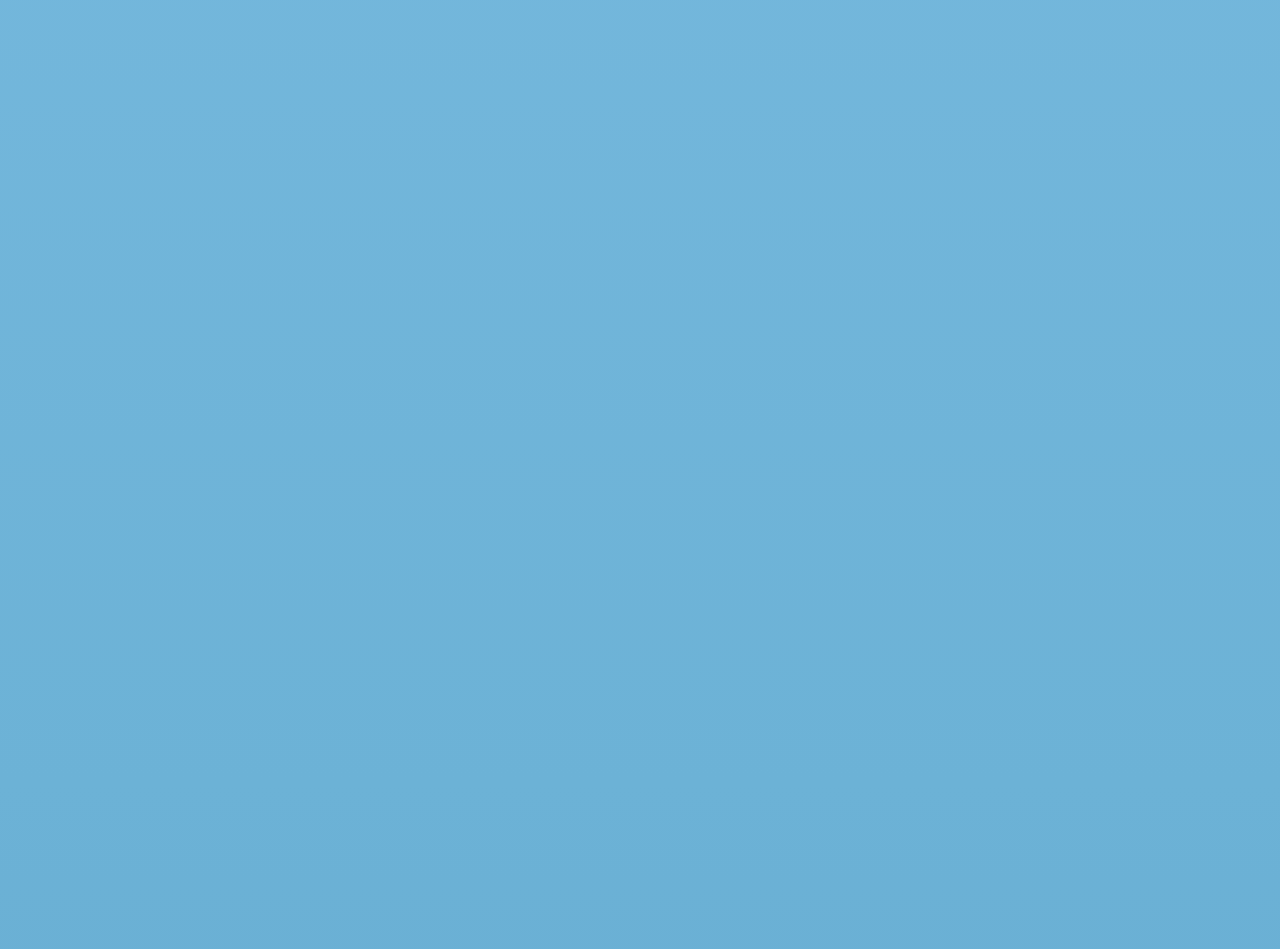
==== commit 13b1f4bc: "feat: give the radio a companion note, split the tiktok card the radio sat alone in the middle of it" ====
--- a/index.html
+++ b/index.html
@@ -3,7 +3,7 @@
 <head>
 <meta charset="UTF-8">
 <meta name="viewport" content="width=device-width, initial-scale=1.0, viewport-fit=cover">
-<meta name="description" content="Lukasz.aep — Gentoo tinkerer, kernel compiler, TikTok creator. A Frutiger Aero x Wii Menu style home channel.">
+<meta name="description" content="Lukasz.aep — Gentoo tinkerer, source-built desktop, TikTok creator. A Frutiger Aero x Wii Menu style home channel.">
 <meta name="theme-color" content="#a9b6f5">
 <meta name="author" content="Lukasz.aep">
 <title>Lukasz.aep — Home Channel</title>
@@ -13,13 +13,13 @@
 <meta property="og:type" content="website">
 <meta property="og:site_name" content="Lukasz.aep">
 <meta property="og:title" content="Lukasz.aep — Home Channel">
-<meta property="og:description" content="Gentoo tinkerer, kernel compiler, TikTok creator. A Frutiger Aero x Wii Menu style home channel.">
+<meta property="og:description" content="Gentoo tinkerer, source-built desktop, TikTok creator. A Frutiger Aero x Wii Menu style home channel.">
 <meta property="og:url" content="https://lukasz-aep.pages.dev/">
 <meta property="og:image" content="https://lukasz-aep.pages.dev/assets/img/mp3-player.webp">
 <meta property="og:image:width" content="1200">
 <meta property="og:image:height" content="900">
 <meta name="twitter:card" content="summary_large_image">
-<script type="application/ld+json">{"@context":"https://schema.org","@type":"Person","name":"Lukasz","alternateName":"Lukasz.aep","url":"https://lukasz-aep.pages.dev/","sameAs":["https://www.tiktok.com/@Lukasz.aep"],"description":"Gentoo tinkerer, kernel compiler, TikTok creator."}</script>
+<script type="application/ld+json">{"@context":"https://schema.org","@type":"Person","name":"Lukasz","alternateName":"Lukasz.aep","url":"https://lukasz-aep.pages.dev/","sameAs":["https://www.tiktok.com/@Lukasz.aep"],"description":"Gentoo tinkerer, source-built desktop, TikTok creator."}</script>
 <link rel="preload" href="assets/fonts/fredoka.woff2" as="font" type="font/woff2" crossorigin>
 <link rel="preload" href="assets/fonts/nunito.woff2" as="font" type="font/woff2" crossorigin>
 <link rel="preload" href="assets/img/globe-glass.webp" as="image" type="image/webp" media="(min-width: 701px)">
@@ -542,6 +542,7 @@
       <div class="channel-inner">
         <h2 class="section-title"><span class="title-orb title-orb-green"></span>Now Playing</h2>
         <p class="section-sub">aero songs from tiktok, plus one station generated live in js</p>
+        <div class="radio-row">
         <div class="player-wrap">
           <div class="player-glow"></div>
           <div class="radio">
@@ -573,6 +574,23 @@
           </div>
           <div class="notes" aria-hidden="true"><span>♪</span><span>♫</span><span>♪</span><span>♫</span></div>
         </div>
+
+        <aside class="glass-panel synth-note">
+          <h3>synth fm isn't a file</h3>
+          <p>
+            three of these are m4a files. the fourth doesn't exist until you
+            press play — the browser builds it live, every time.
+          </p>
+          <dl class="synth-specs">
+            <div><dt>tempo</dt><dd>126 bpm</dd></div>
+            <div><dt>chords</dt><dd>Am · F · C · G</dd></div>
+            <div><dt>parts</dt><dd>pad · bass · arp</dd></div>
+          </dl>
+          <p class="synth-tail">
+            no samples in it. sounds worse than the real songs and i like it more.
+          </p>
+        </aside>
+        </div>
       </div>
     </section>
 
@@ -610,13 +628,21 @@
     <section id="tiktok" class="channel">
       <div class="channel-inner tiktok-inner">
         <div class="glass-panel tiktok-card">
-          <div class="tiktok-orb" aria-hidden="true"></div>
-          <h2 class="section-title section-title-center">Find me on TikTok</h2>
-          <p class="tiktok-handle">@Lukasz.aep</p>
-          <p>Linux, Gentoo builds, kernel compiling, and whatever else ends up here it's all just slop anyways.</p>
-          <a href="https://www.tiktok.com/@Lukasz.aep" target="_blank" rel="noopener noreferrer" class="btn btn-pink btn-lg">
-            watch on tiktok
-          </a>
+          <div class="tiktok-lead">
+            <div class="tiktok-orb" aria-hidden="true"></div>
+            <h2 class="section-title">Find me on TikTok</h2>
+            <p class="tiktok-handle">@Lukasz.aep</p>
+            <p>linux, gentoo builds, and whatever else ends up here. it's all slop anyways lol</p>
+            <a href="https://www.tiktok.com/@Lukasz.aep" target="_blank" rel="noopener noreferrer" class="btn btn-pink btn-lg">
+              watch on tiktok
+            </a>
+          </div>
+          <ul class="tiktok-reel">
+            <li>gentoo compiling in the background of literally everything</li>
+            <li>rice screenshots nobody asked for</li>
+            <li>aero songs — half this site came out of that rabbit hole</li>
+            <li>occasionally something that actually works first try</li>
+          </ul>
         </div>
       </div>
     </section>
--- a/css/style.css
+++ b/css/style.css
@@ -894,12 +894,47 @@
 #rice .glass-panel{ --panel-edge: rgba(242,169,80,0.35); }
 
 /* ---------- 11. radio ---------- */
+/* the radio used to sit alone in the middle of the section, which looked like
+   a placeholder. the note beside it is narrower on purpose — off-centre reads
+   as arranged, dead-centre reads as default */
+.radio-row{
+  display: grid;
+  grid-template-columns: minmax(0, 540px) minmax(0, 330px);
+  gap: 30px;
+  align-items: start;
+  justify-content: center;
+}
 .player-wrap{
   position: relative;
   max-width: 540px;
-  margin: 0 auto;
   padding: 10px 0 20px;
 }
+/* sits a touch low on purpose — level with the radio's screen, not its lid */
+.synth-note{ margin-top: 34px; }
+.synth-note h3{ margin-bottom: 10px; }
+.synth-note p{ font-size: 0.94rem; line-height: 1.65; }
+/* the panel sits over the bright globe, so these rules are darker than the
+   usual white hairlines — white on white reads as nothing here */
+.synth-specs{
+  margin: 14px 0;
+  border-top: 1px solid rgba(28,61,74,0.18);
+}
+.synth-specs > div{
+  display: flex;
+  justify-content: space-between;
+  gap: 12px;
+  padding: 6px 0;
+  border-bottom: 1px solid rgba(28,61,74,0.12);
+  font-size: 0.88rem;
+}
+.synth-specs dt{ color: var(--text-mid); }
+.synth-specs dd{
+  font-family: var(--font-mono, monospace);
+  color: var(--text-dark);
+  font-weight: 600;
+  text-align: right;
+}
+.synth-tail{ opacity: 0.78; }
 .player-glow{
   position: absolute;
   inset: -6% 2%;
@@ -1171,10 +1206,43 @@
 
 /* ---------- 12. tiktok ---------- */
 .tiktok-inner{ display: flex; justify-content: center; }
-.tiktok-card{ max-width: 520px; text-align: center; }
+/* was a dead-centre card with a button under it, which is the shape every
+   template ships. split it instead, and let the two halves be uneven */
+.tiktok-card{
+  max-width: 840px;
+  display: grid;
+  grid-template-columns: 1.15fr 1fr;
+  gap: 34px;
+  align-items: start;
+}
+.tiktok-lead .btn{ margin-top: 18px; }
+.tiktok-reel{
+  list-style: none;
+  margin: 6px 0 0;
+  padding: 0;
+  align-self: center;
+}
+.tiktok-reel li{
+  padding: 9px 0 9px 20px;
+  position: relative;
+  font-size: 0.94rem;
+  line-height: 1.55;
+  opacity: 0.85;
+  border-bottom: 1px solid rgba(255,255,255,0.10);
+}
+.tiktok-reel li:last-child{ border-bottom: 0; }
+.tiktok-reel li::before{
+  content: "";
+  position: absolute;
+  left: 0; top: 1.05em;
+  width: 7px; height: 7px;
+  border-radius: 50%;
+  background: var(--aero-pink);
+  box-shadow: 0 0 8px rgba(255,111,165,0.6);
+}
 .tiktok-orb{
   width: 42px; height: 42px;
-  margin: 0 auto 4px;
+  margin: 0 0 4px;
   border-radius: 50%;
   background: radial-gradient(circle at 30% 30%, #fff, var(--aero-pink) 65%, #df3d78 100%);
   box-shadow: 0 0 14px rgba(255,111,165,0.55);
@@ -1484,6 +1552,9 @@
   .globe-wrap{ opacity: 0.9; width: 560px; height: 560px; right: -150px; }
   .globe-glow{ opacity: 0.7; width: 680px; height: 680px; right: -190px; }
   .card-grid, .setup-grid, .project-grid{ grid-template-columns: 1fr; }
+  .radio-row{ grid-template-columns: minmax(0, 540px); }
+  .synth-note{ align-self: auto; margin-bottom: 0; }
+  .tiktok-card{ grid-template-columns: 1fr; gap: 20px; }
   .wii-cursor{ display: none; }
   body, a, button, .tab, .btn, .project-card{ cursor: auto; }
 }
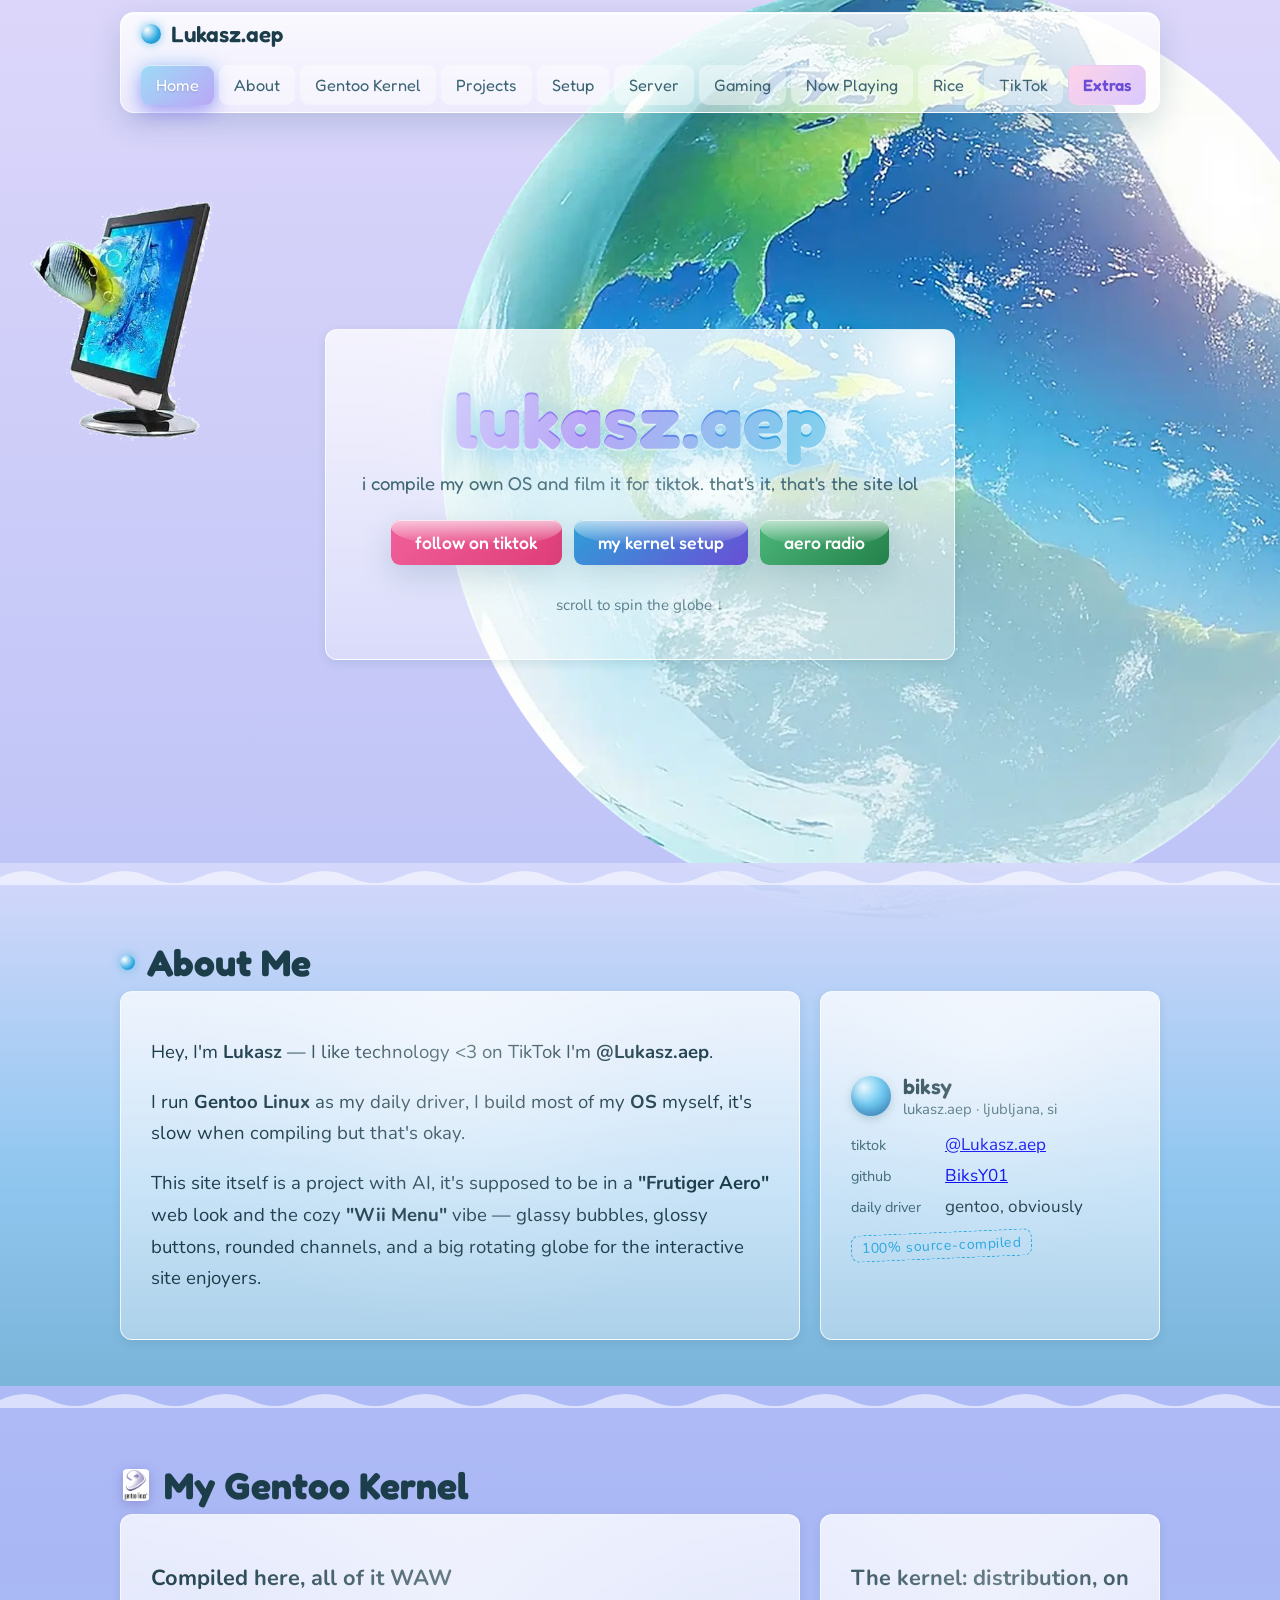
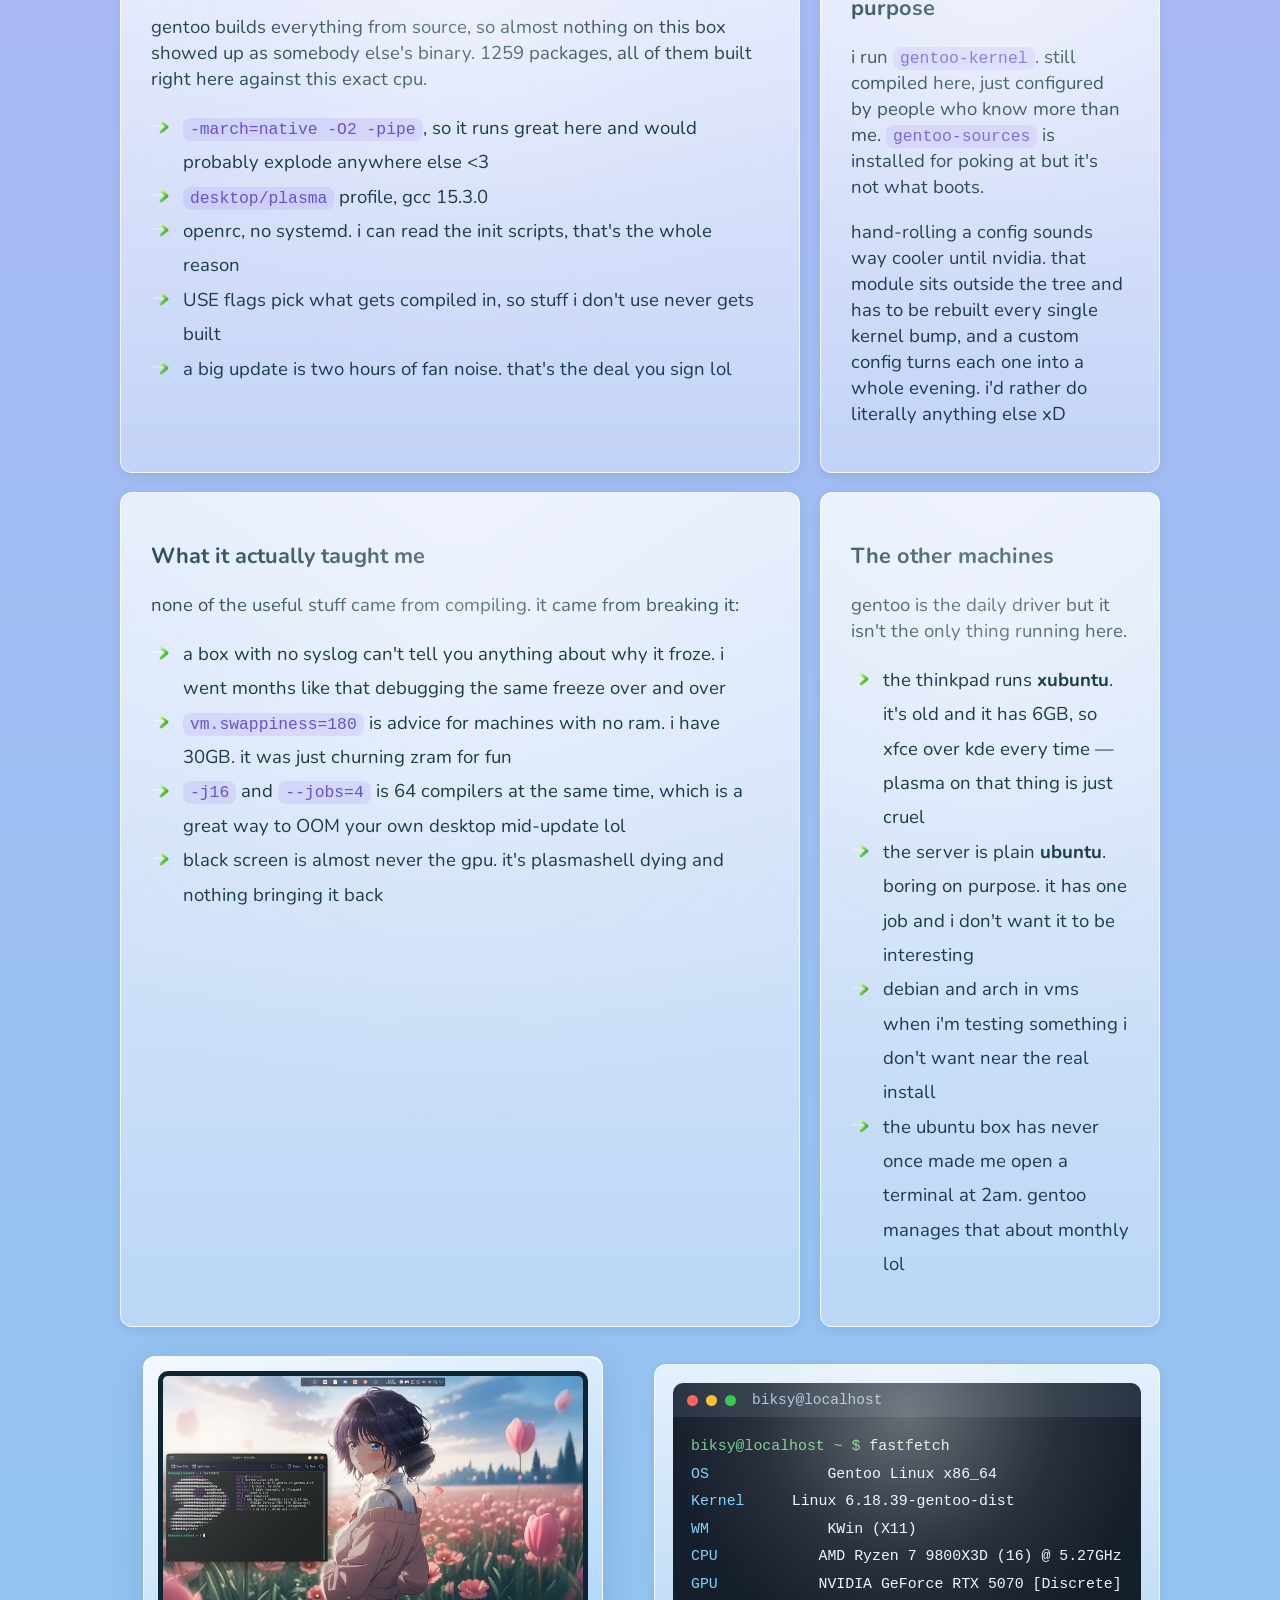
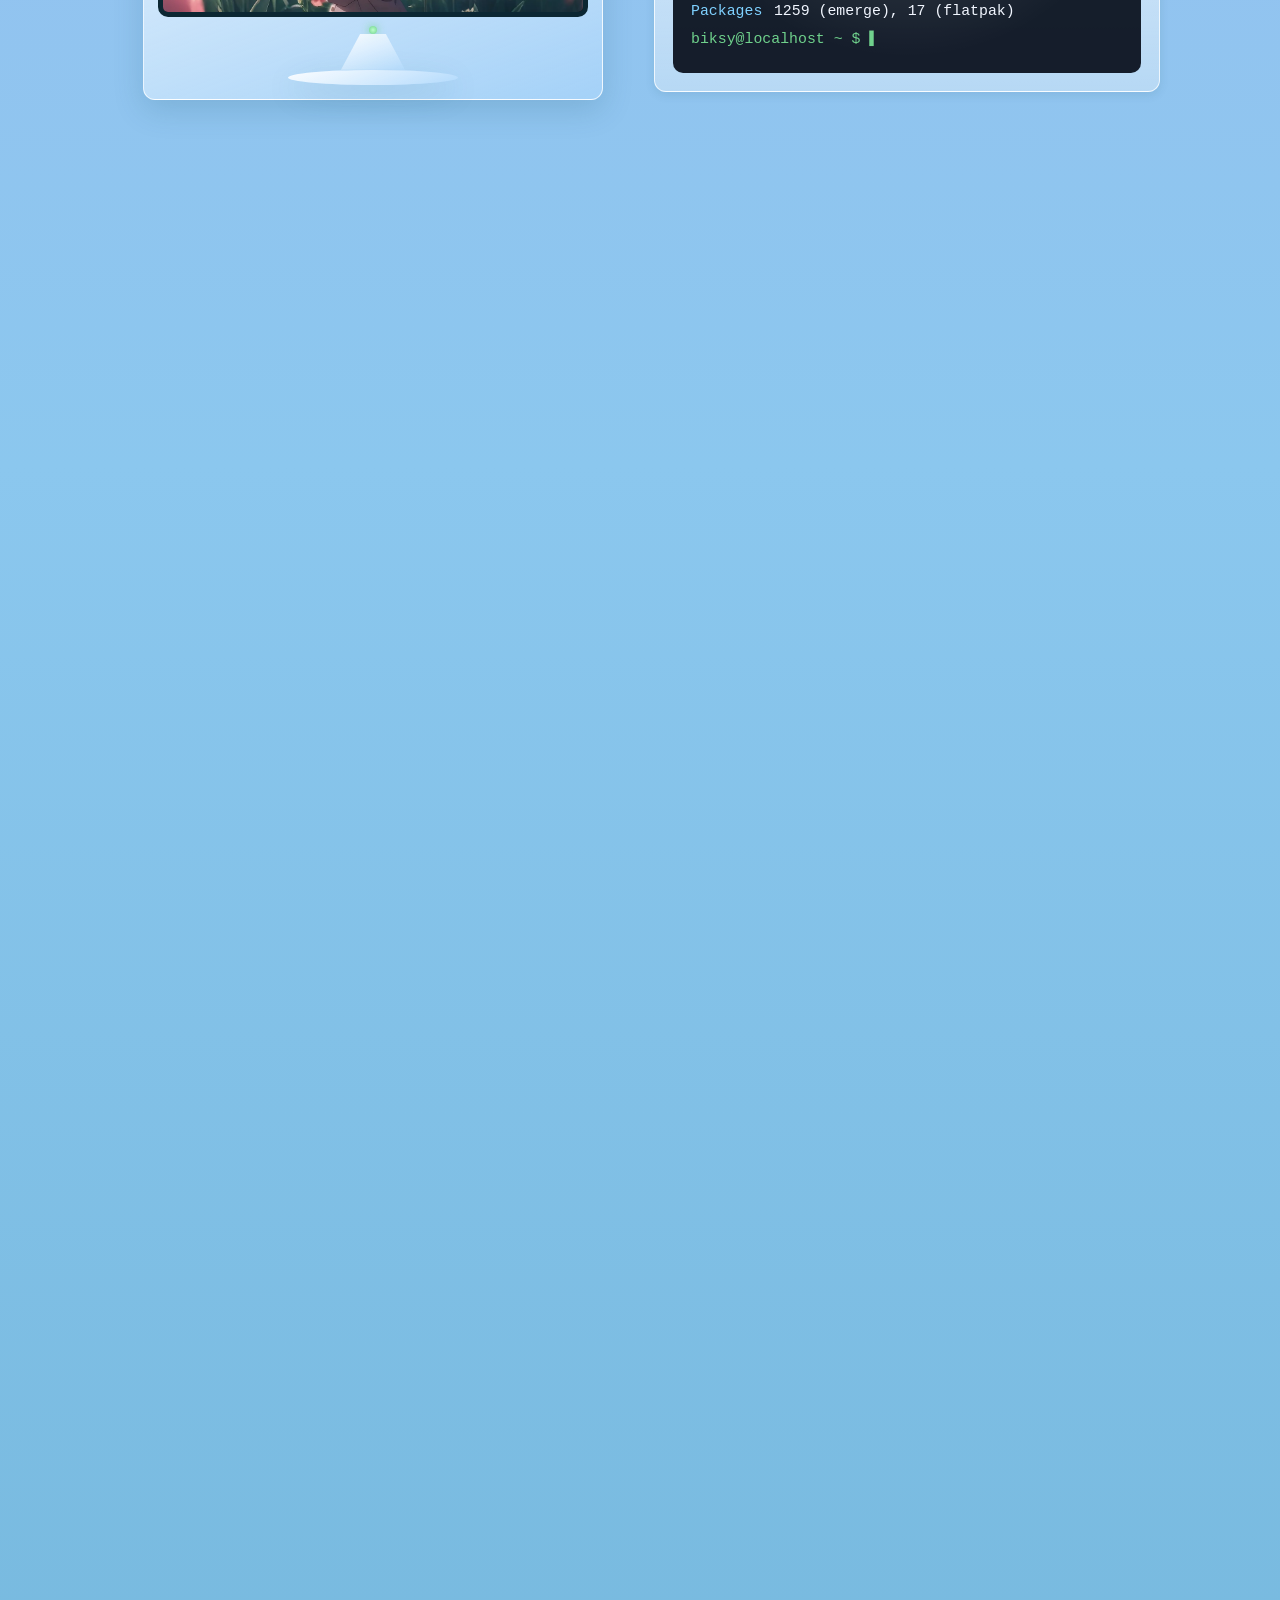
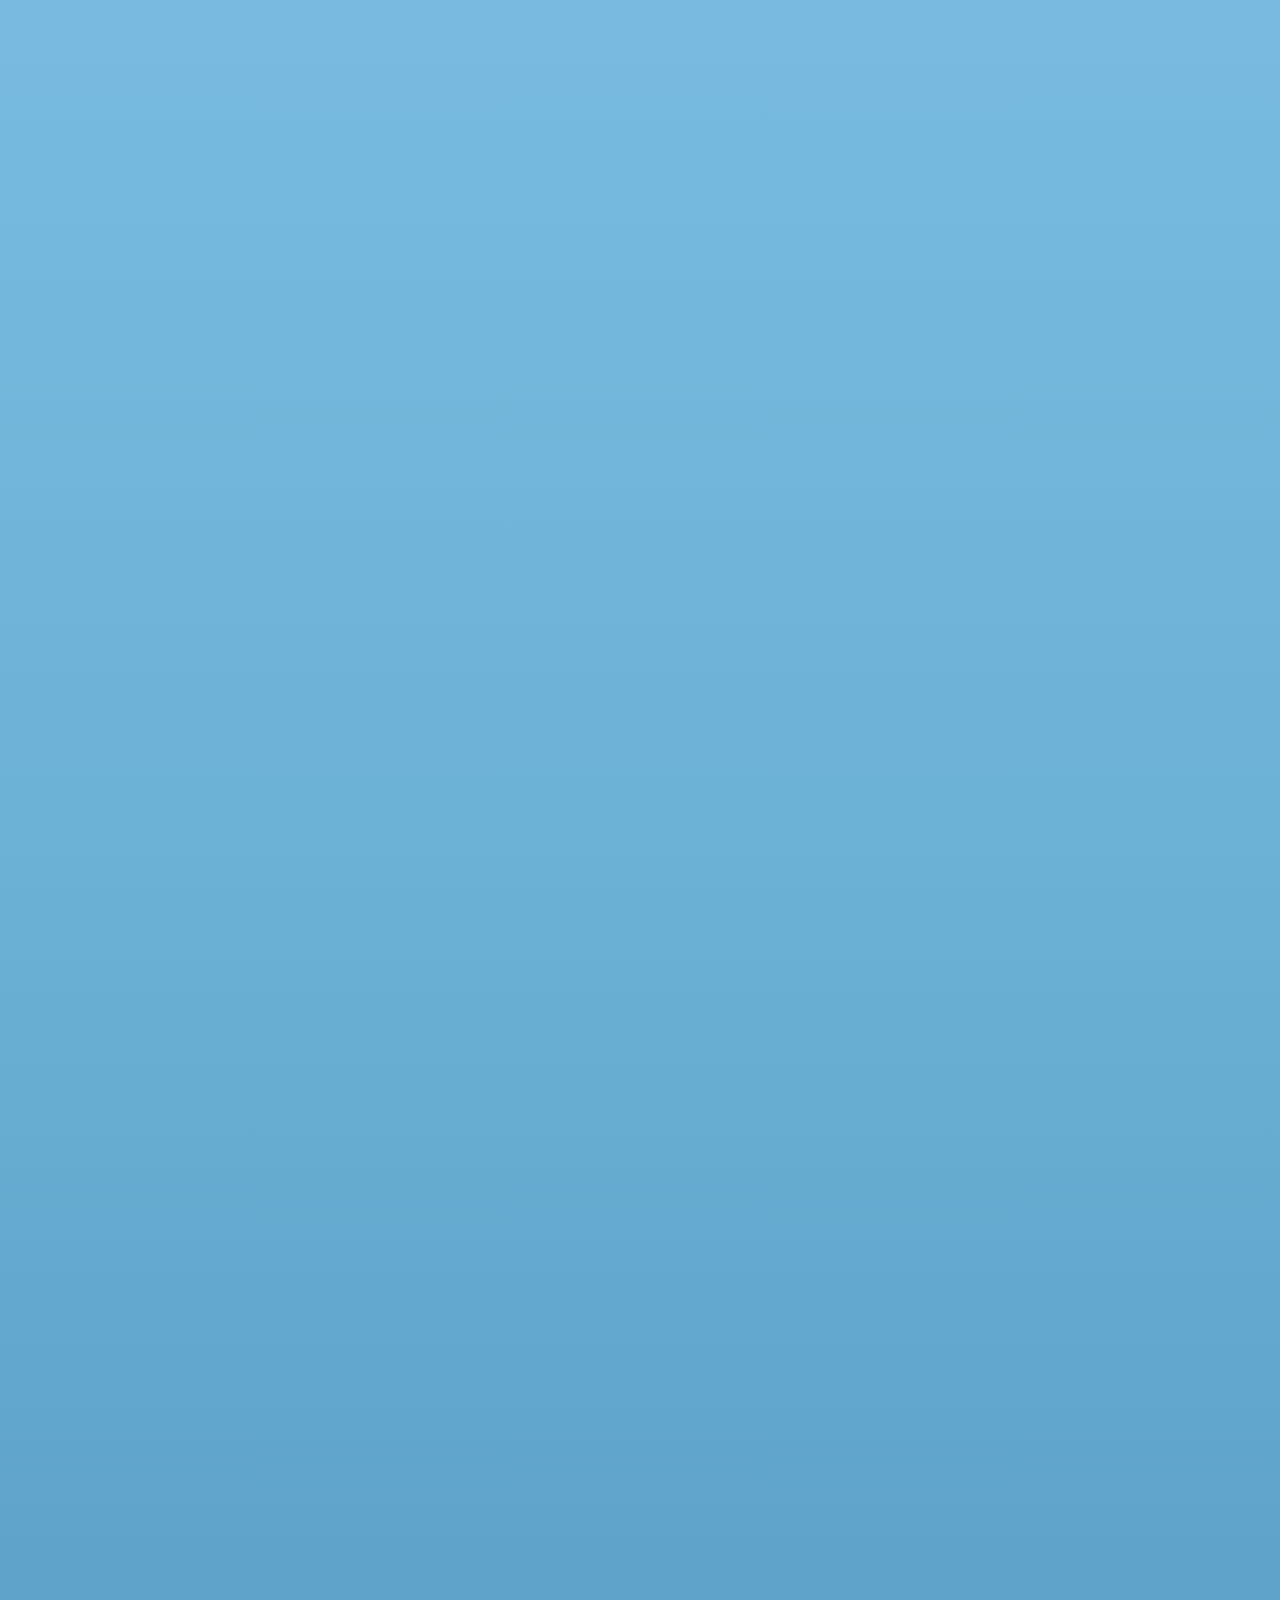
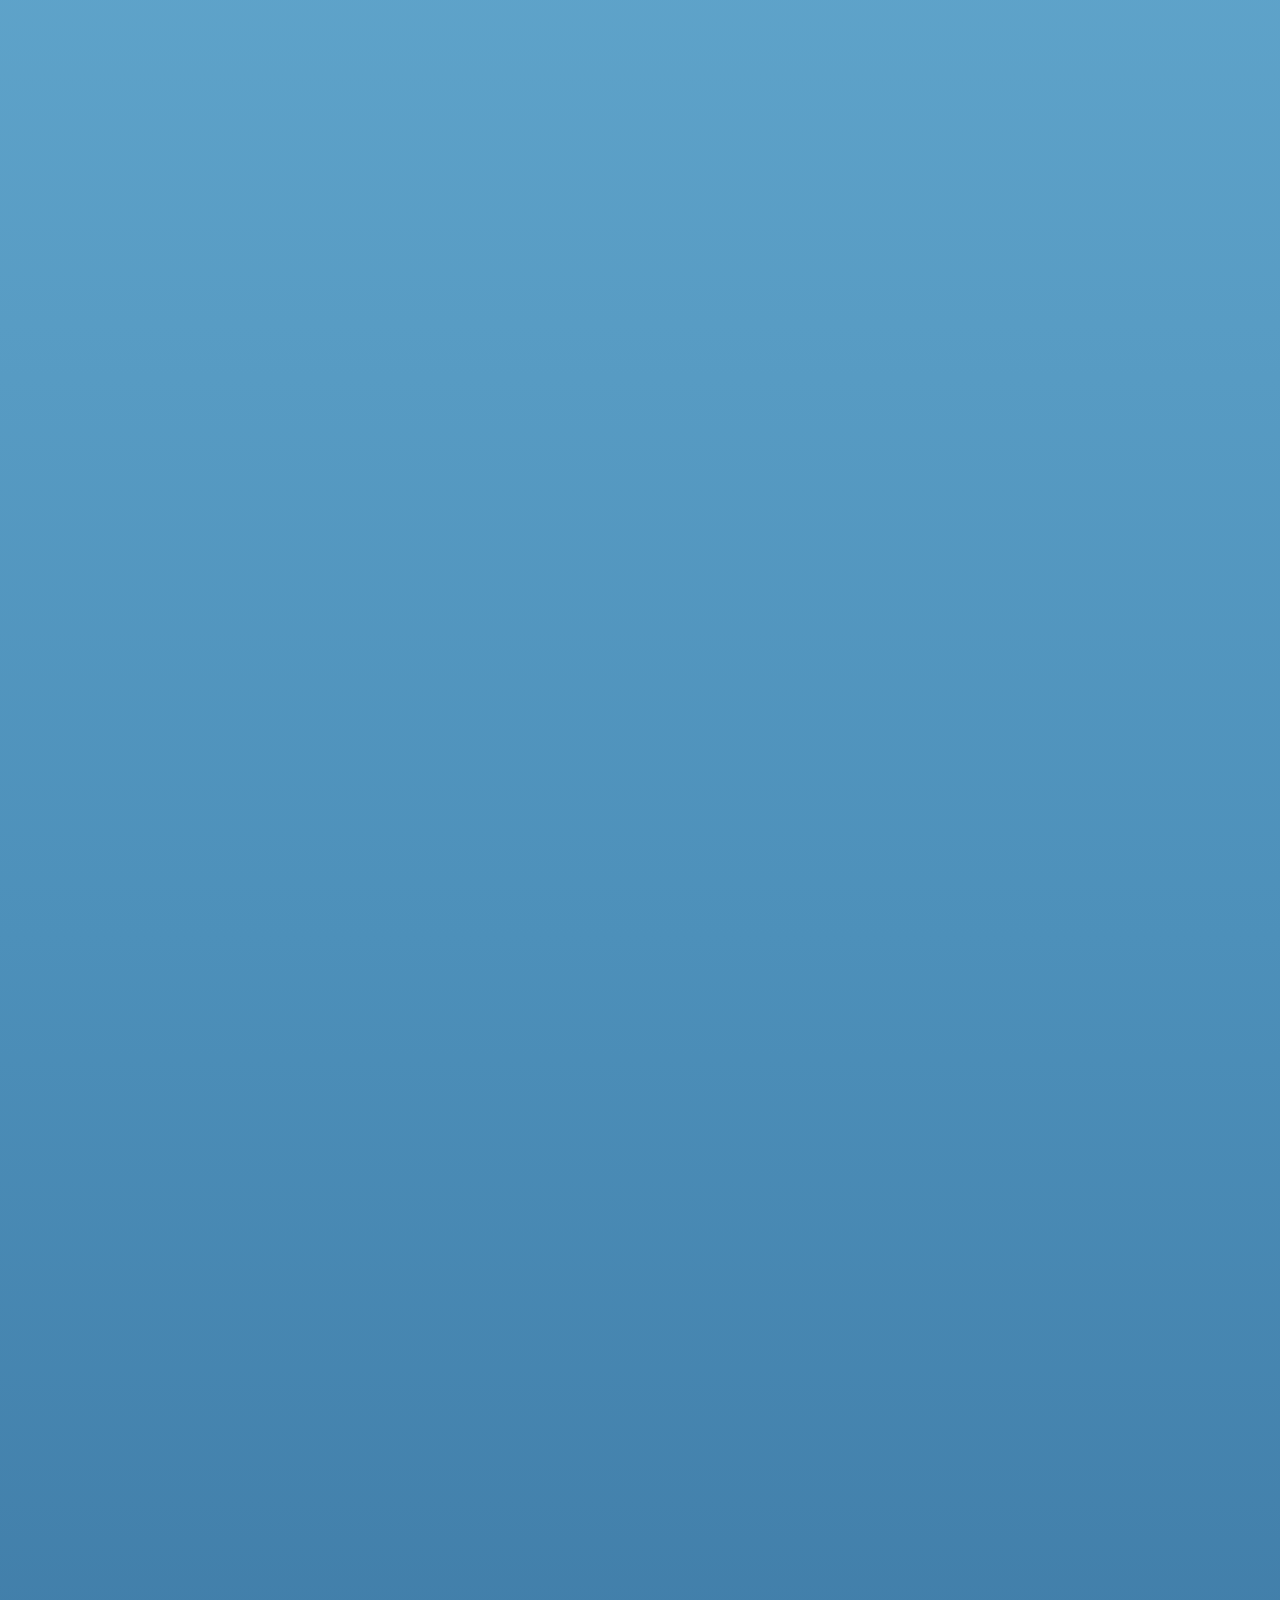
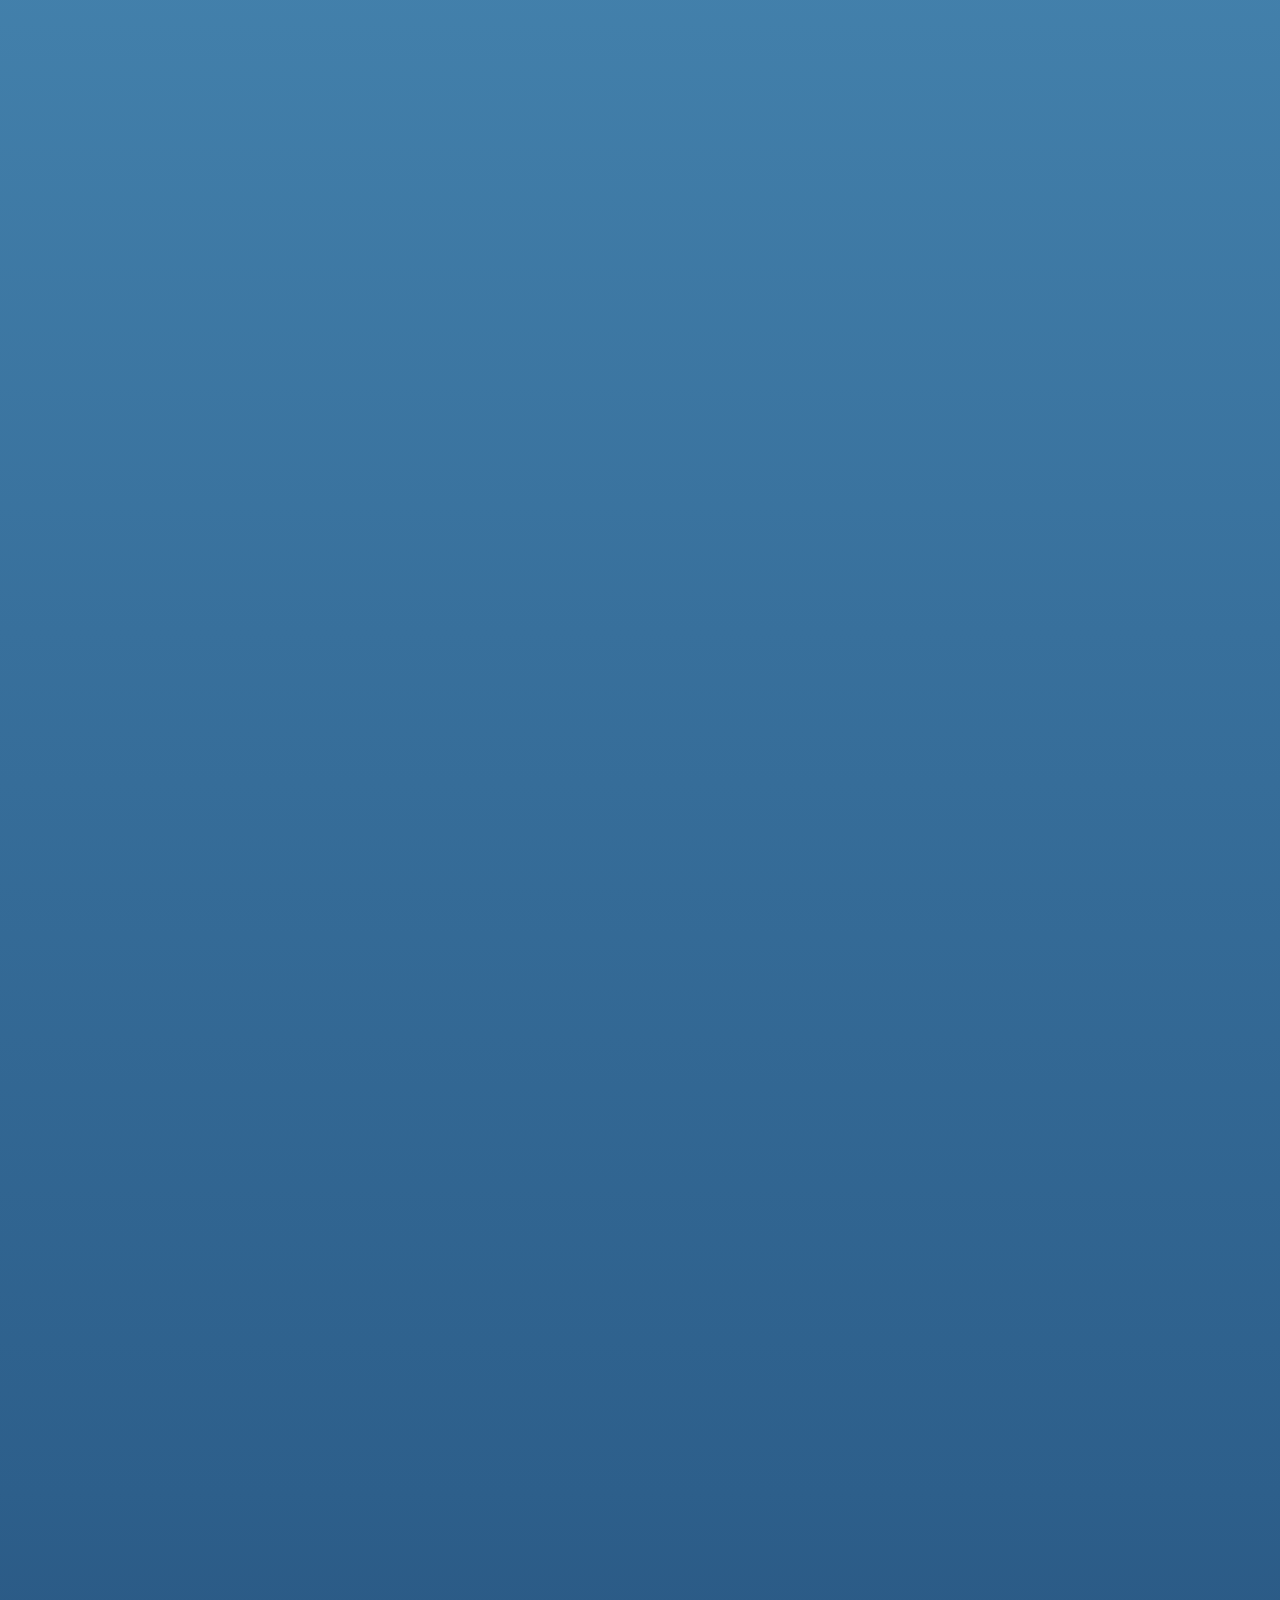
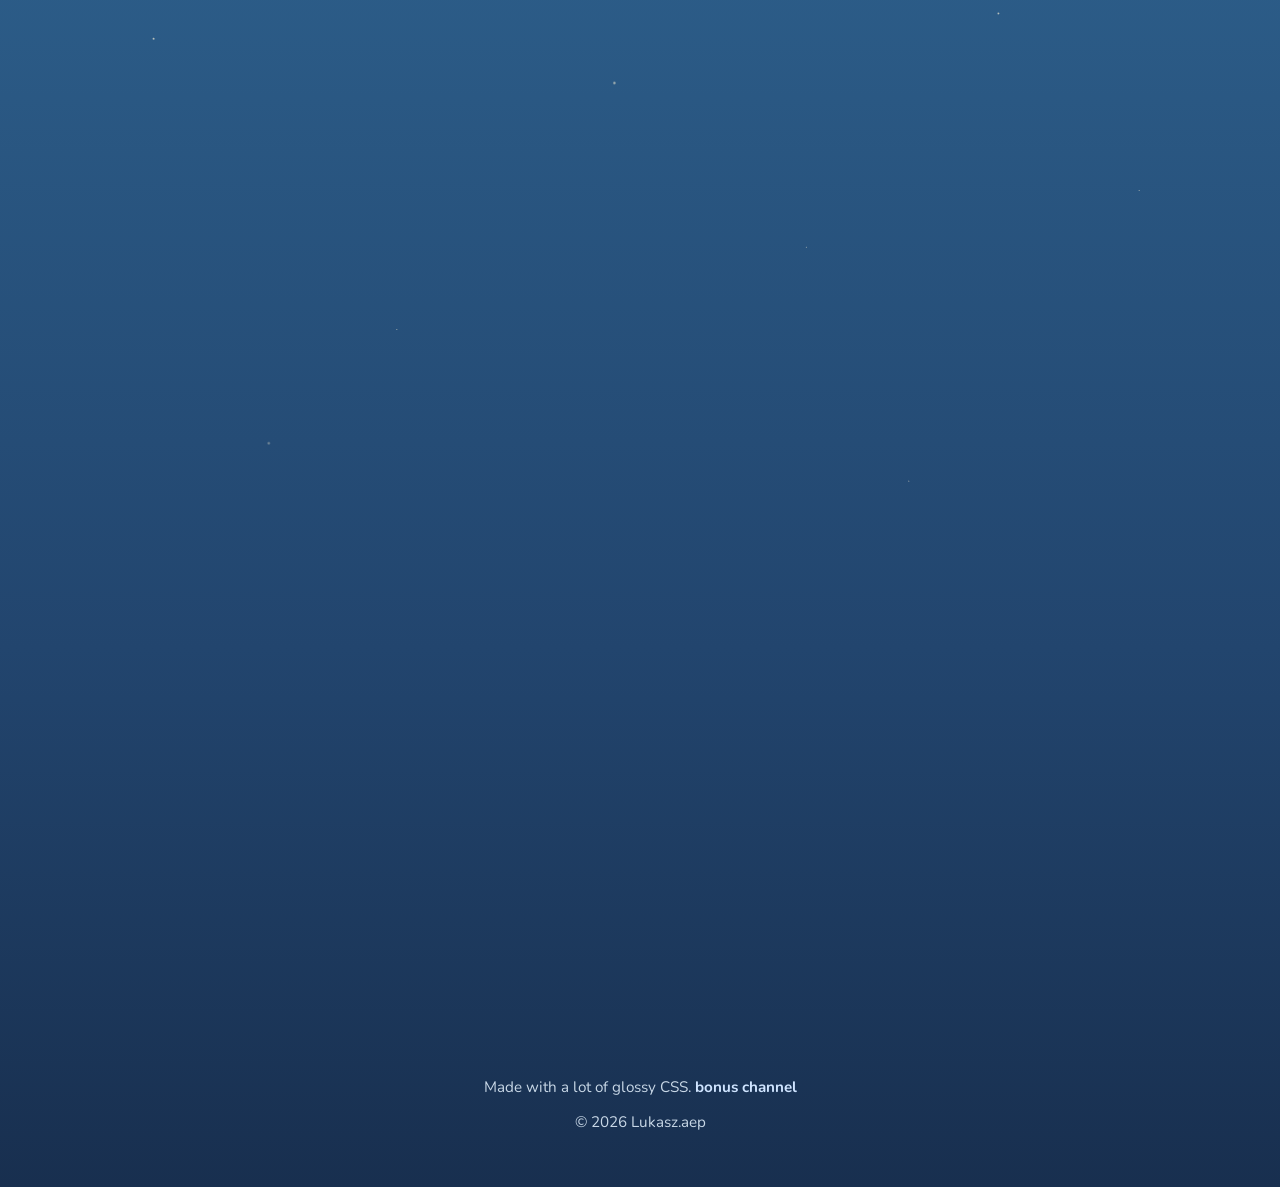
==== commit c8f5b6a3: "fix: stack Now Playing on one axis, fill the vault grid hole the note beside the radio was a 330px s" ====
--- a/index.html
+++ b/index.html
@@ -391,6 +391,20 @@
               <li><svg class="li-arrow"><use href="#aero-arrow"/></svg>hooks block it from finishing while work's still owed, which is very rude and very effective lol</li>
             </ul>
           </div>
+          <div class="glass-panel">
+            <h3>rules that can fail</h3>
+            <p>
+              the thing i got wrong for ages: a rule written in a doc gets read once and
+              then quietly ignored. the ones that actually stick are little scripts that
+              measure the real thing — the rendered page, the finished file — and refuse
+              to carry on when the number's wrong.
+            </p>
+            <p>
+              it's just tests, pointed at layouts and renders instead of functions. turns
+              out "this looks off" is usually a number you can go and check.
+            </p>
+            <div class="tags"><span>gates</span><span>measure it</span></div>
+          </div>
         </div>
       </div>
     </section>
--- a/css/style.css
+++ b/css/style.css
@@ -894,45 +894,56 @@
 #rice .glass-panel{ --panel-edge: rgba(242,169,80,0.35); }
 
 /* ---------- 11. radio ---------- */
-/* the radio used to sit alone in the middle of the section, which looked like
-   a placeholder. the note beside it is narrower on purpose — off-centre reads
-   as arranged, dead-centre reads as default */
+/* Radio centred, note directly below it at the SAME width. The previous version
+   put the note in a narrow column beside the radio, where a 330px sidebar ran
+   taller than the 339px radio it was annotating — the note dwarfed its subject
+   and the two edges lined up with nothing. Stacking them at one width means
+   there is exactly one vertical axis in this section instead of two competing
+   ones, which is what he asked for. */
 .radio-row{
-  display: grid;
-  grid-template-columns: minmax(0, 540px) minmax(0, 330px);
-  gap: 30px;
-  align-items: start;
-  justify-content: center;
+  display: flex;
+  flex-direction: column;
+  align-items: center;
+  gap: 22px;
 }
 .player-wrap{
   position: relative;
+  width: 100%;
   max-width: 540px;
-  padding: 10px 0 20px;
-}
-/* sits a touch low on purpose — level with the radio's screen, not its lid */
-.synth-note{ margin-top: 34px; }
-.synth-note h3{ margin-bottom: 10px; }
-.synth-note p{ font-size: 0.94rem; line-height: 1.65; }
-/* the panel sits over the bright globe, so these rules are darker than the
-   usual white hairlines — white on white reads as nothing here */
+  padding: 10px 0 4px;
+}
+.synth-note{ width: 100%; max-width: 540px; }
+.synth-note h3{ margin-bottom: 8px; }
+.synth-note p{ font-size: 0.94rem; line-height: 1.6; }
+/* HORIZONTAL, not a stacked list — the vertical version was what made the note
+   tall enough to overpower the radio. Three specs side by side read as a strip
+   of readings off a device, which is also what they are.
+   Rules are darker than the usual white hairlines because this panel sits over
+   the bright globe, where white on white reads as nothing. */
 .synth-specs{
-  margin: 14px 0;
+  display: flex;
+  margin: 14px 0 12px;
   border-top: 1px solid rgba(28,61,74,0.18);
+  border-bottom: 1px solid rgba(28,61,74,0.12);
 }
 .synth-specs > div{
-  display: flex;
-  justify-content: space-between;
-  gap: 12px;
-  padding: 6px 0;
-  border-bottom: 1px solid rgba(28,61,74,0.12);
-  font-size: 0.88rem;
-}
-.synth-specs dt{ color: var(--text-mid); }
+  flex: 1;
+  display: flex;
+  flex-direction: column;
+  gap: 3px;
+  padding: 10px 12px;
+  min-width: 0;
+}
+.synth-specs > div + div{ border-left: 1px solid rgba(28,61,74,0.12); }
+.synth-specs dt{ color: var(--text-mid); font-size: 0.76rem; }
 .synth-specs dd{
   font-family: var(--font-mono, monospace);
   color: var(--text-dark);
   font-weight: 600;
-  text-align: right;
+  font-size: 0.82rem;
+  /* "Am · F · C · G" broke over two lines and "pad · bass · arp" over three,
+     which made a strip meant to read as one row of readings look like a list */
+  white-space: nowrap;
 }
 .synth-tail{ opacity: 0.78; }
 .player-glow{
@@ -1552,8 +1563,12 @@
   .globe-wrap{ opacity: 0.9; width: 560px; height: 560px; right: -150px; }
   .globe-glow{ opacity: 0.7; width: 680px; height: 680px; right: -190px; }
   .card-grid, .setup-grid, .project-grid{ grid-template-columns: 1fr; }
-  .radio-row{ grid-template-columns: minmax(0, 540px); }
-  .synth-note{ align-self: auto; margin-bottom: 0; }
+  /* .radio-row is a centred column at every width now, so it needs no override.
+     The specs strip is the only thing that has to change: three columns at
+     0.88rem inside a 340px phone would set 8-character words on two lines each. */
+  .synth-specs{ flex-direction: column; }
+  .synth-specs > div{ flex-direction: row; justify-content: space-between; padding: 8px 12px; }
+  .synth-specs > div + div{ border-left: 0; border-top: 1px solid rgba(28,61,74,0.12); }
   .tiktok-card{ grid-template-columns: 1fr; gap: 20px; }
   .wii-cursor{ display: none; }
   body, a, button, .tab, .btn, .project-card{ cursor: auto; }
